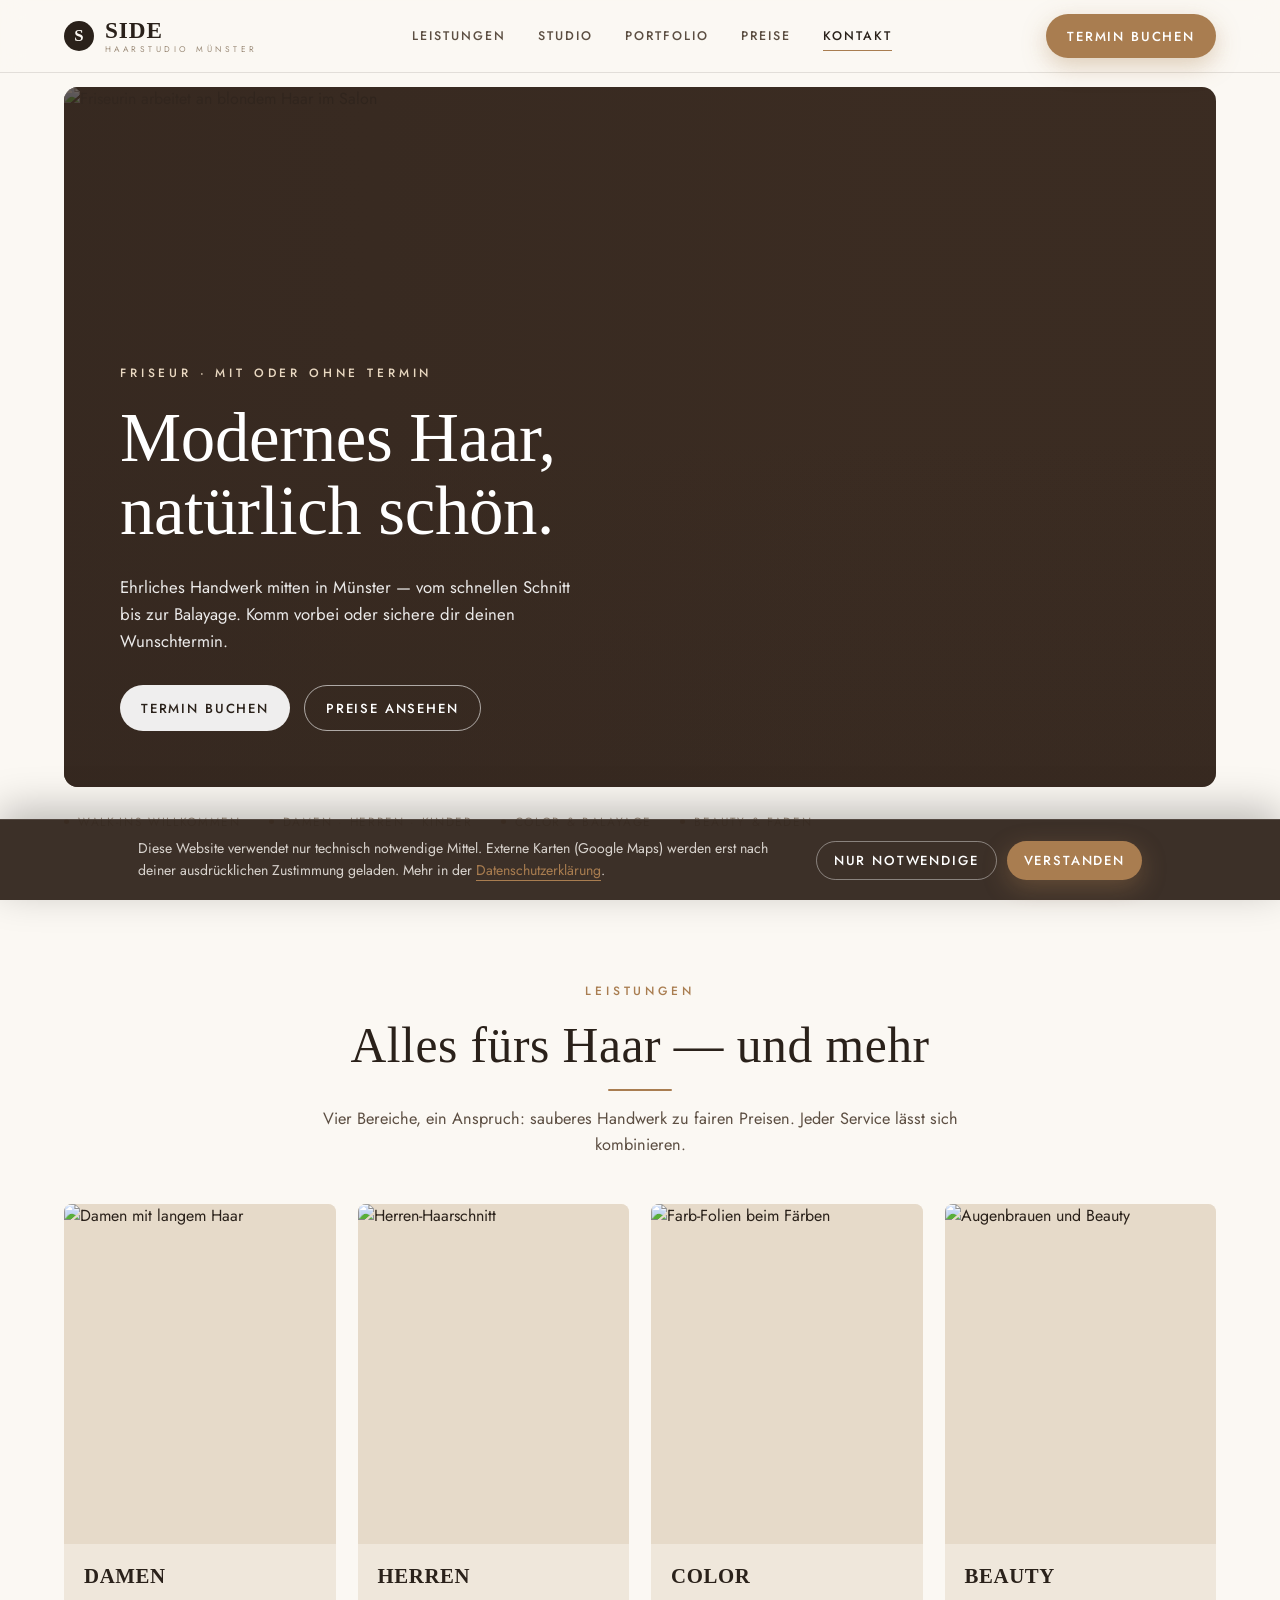
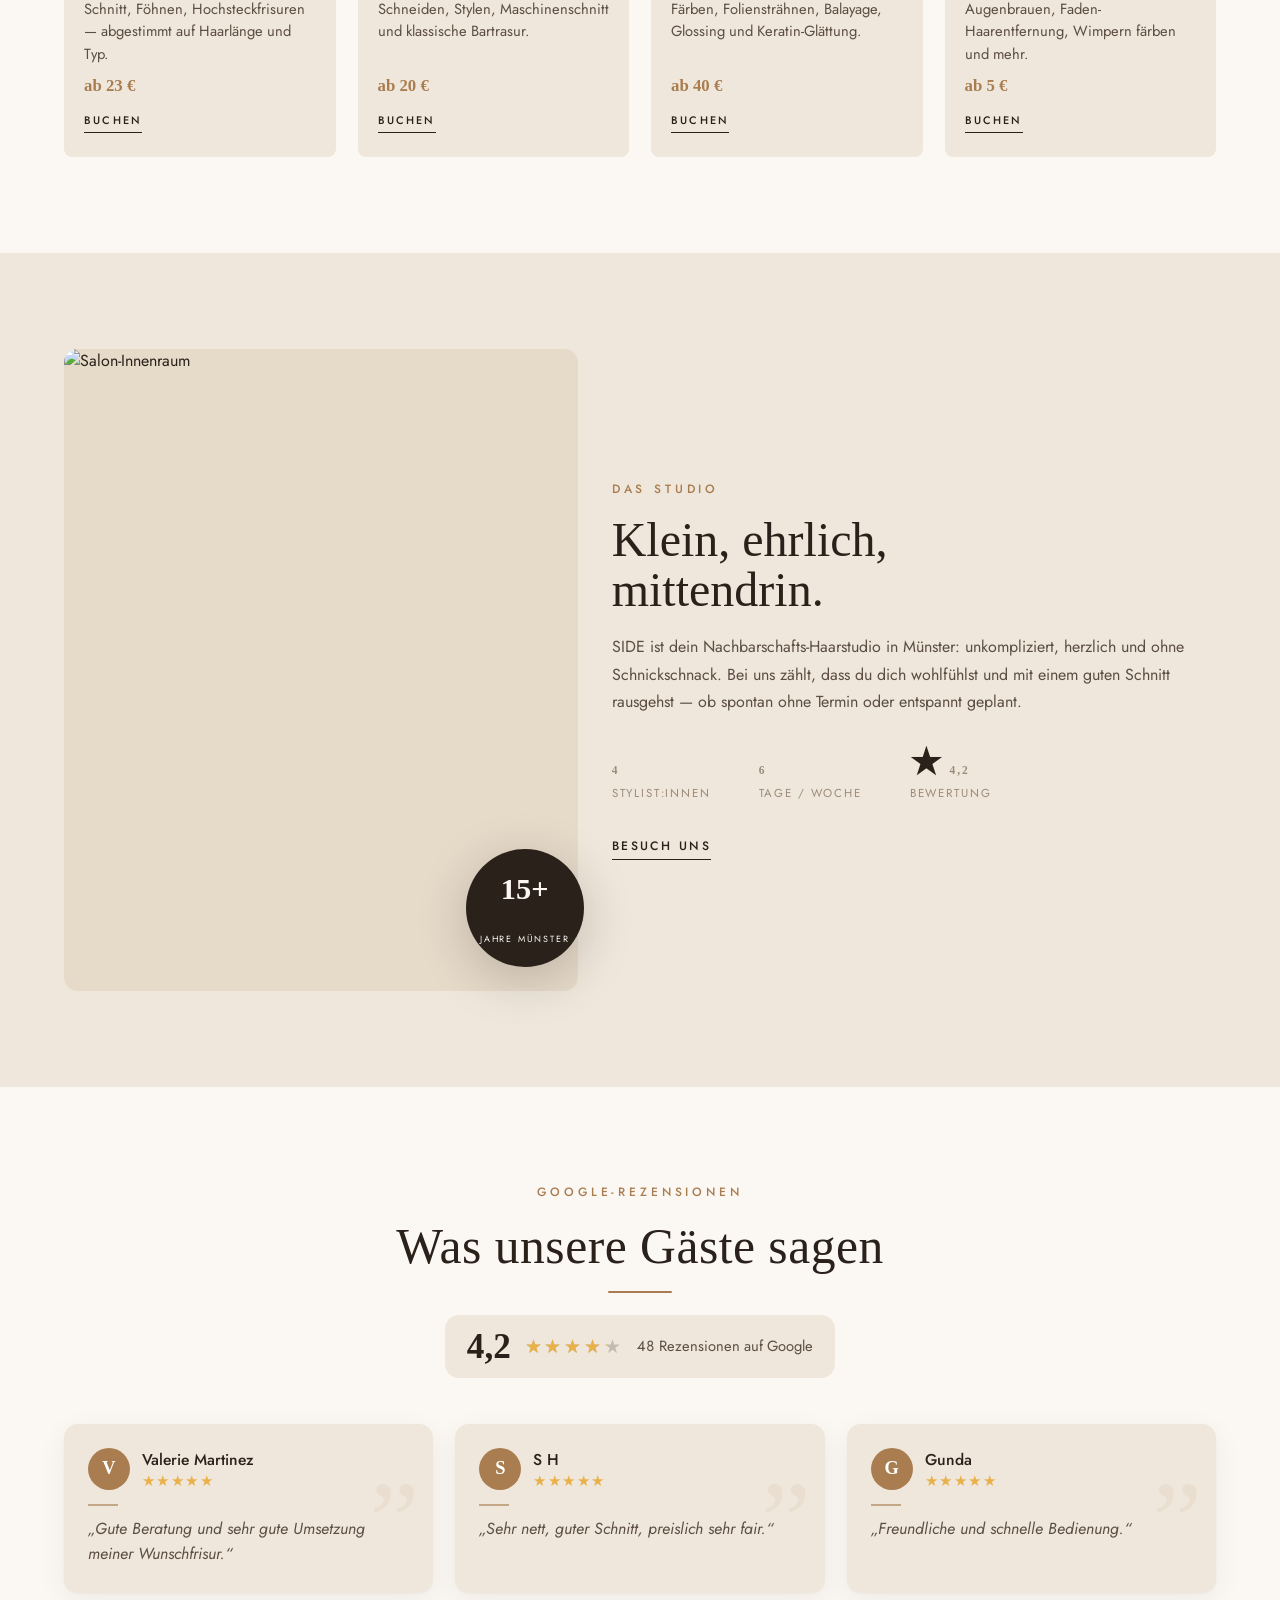
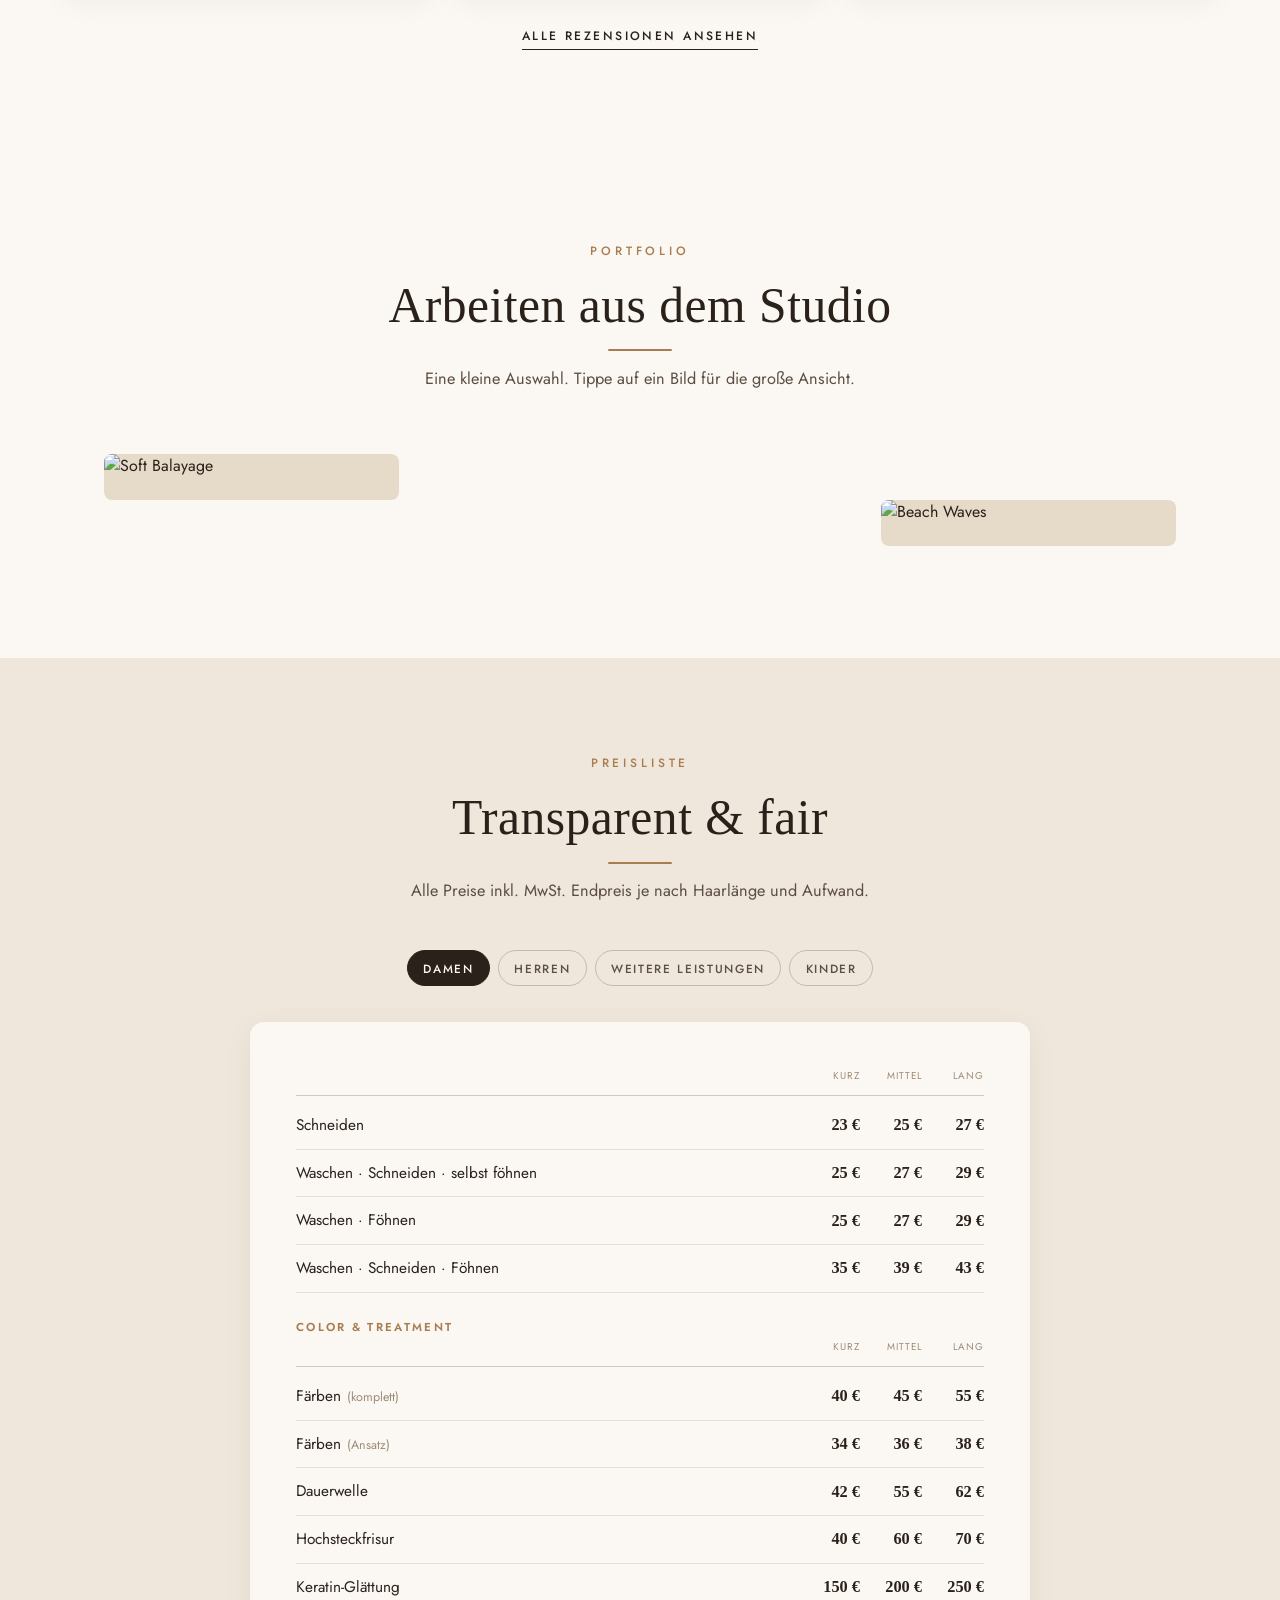
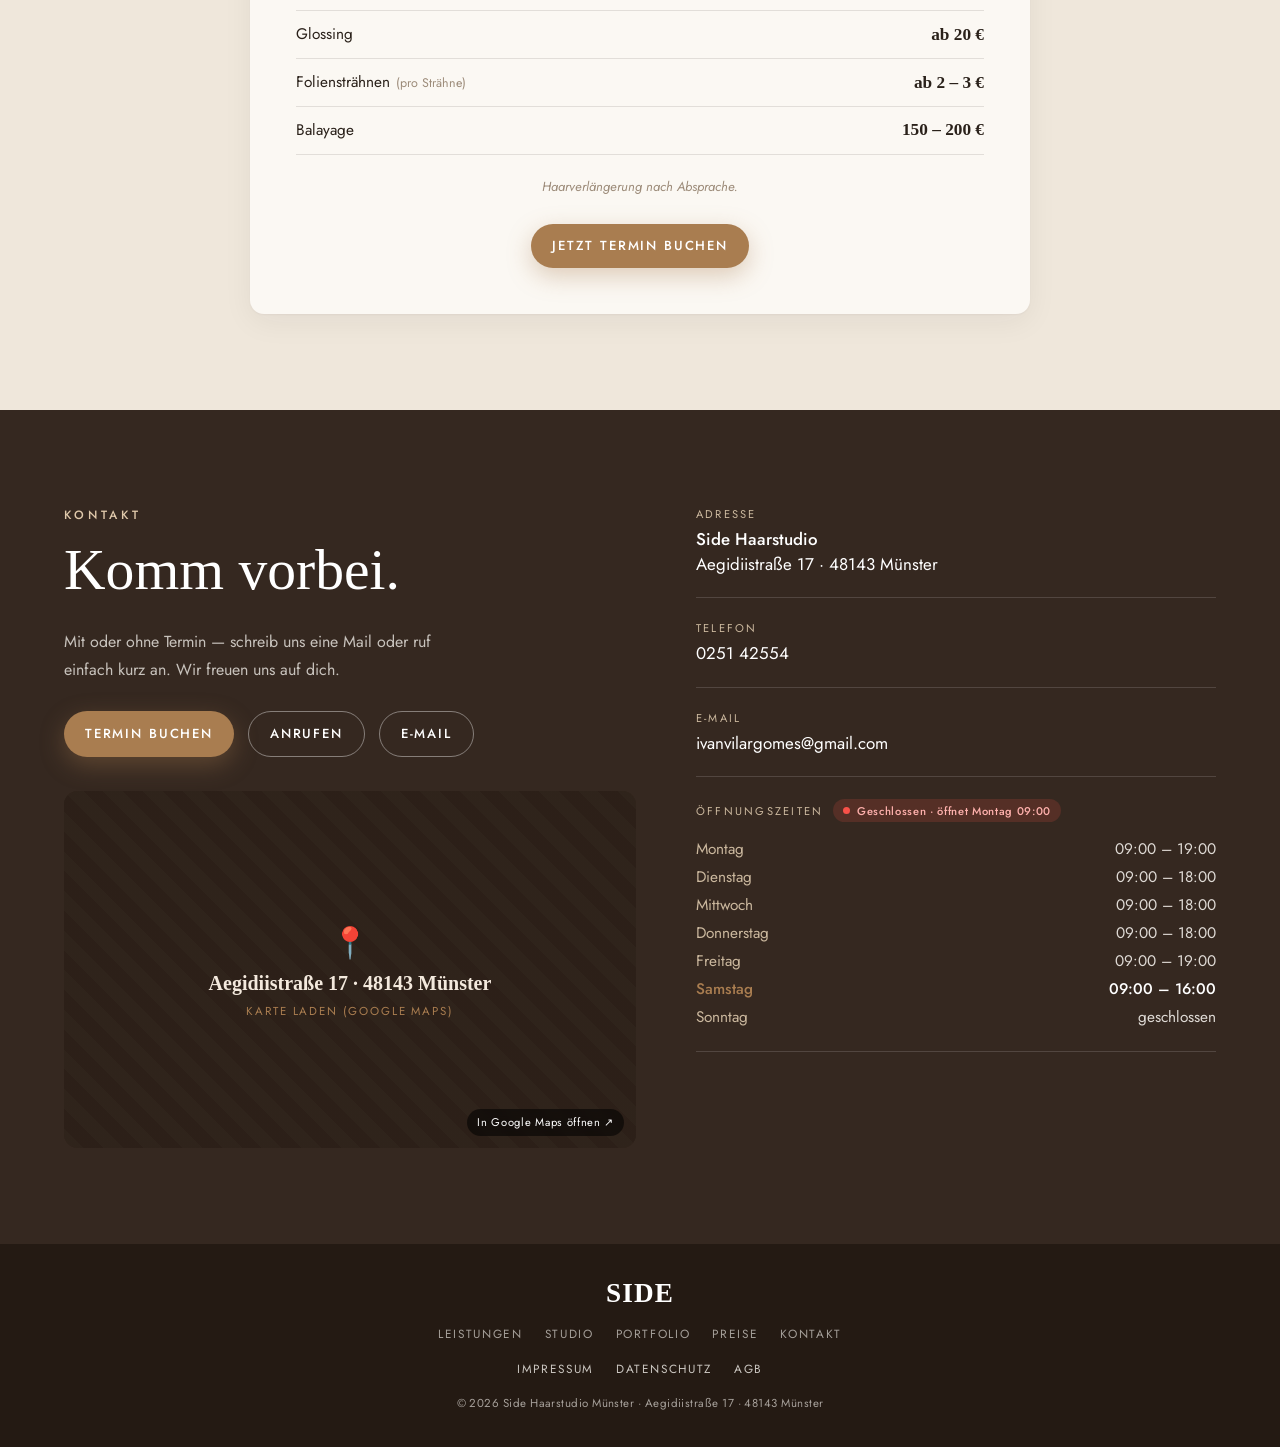
==== index.html @ 624b102f "Add AGB page, link it in footer, sharpen AVV note in privacy policy - New agb.html (Allgemeine Gesch" ====
<!DOCTYPE html>
<html lang="de">
<head>
<meta charset="UTF-8">
<meta name="viewport" content="width=device-width, initial-scale=1.0">
<title>SIDE Haarstudio Münster — Friseur mit oder ohne Termin</title>
<meta name="description" content="SIDE Haarstudio Münster — ehrliches Friseurhandwerk mitten in Münster. Damen, Herren, Kinder, Color & Balayage, Beauty & Faden. Mit oder ohne Termin.">
<link rel="icon" href="favicon.svg" type="image/svg+xml">
<link rel="apple-touch-icon" href="favicon.svg">
<!-- Schriften via Bunny Fonts (DSGVO-konform, EU, kein Tracking / keine IP-Protokollierung – Google-Fonts-Ersatz) -->
<link rel="preconnect" href="https://fonts.bunny.net" crossorigin>
<link rel="stylesheet" href="https://fonts.bunny.net/css?family=cormorant-garamond:400,500,600,700|jost:300,400,500,600">
<link rel="stylesheet" href="styles.css">
<link rel="stylesheet" href="booking.css">
</head>
<body>
<div class="scroller" id="scroller">

  <!-- ============================ HEADER ============================ -->
  <header class="site-header">
    <div class="wrap header-inner">
      <a class="brand" href="#top">
        <span class="brand-mark">S</span>
        <span class="brand-name">SIDE<small>Haarstudio Münster</small></span>
      </a>
      <nav class="nav" id="nav">
        <a href="#leistungen" data-nav="leistungen">Leistungen</a>
        <a href="#studio" data-nav="studio">Studio</a>
        <a href="#portfolio" data-nav="portfolio">Portfolio</a>
        <a href="#preise" data-nav="preise">Preise</a>
        <a href="#kontakt" data-nav="kontakt">Kontakt</a>
      </nav>
      <button class="btn btn-solid header-cta" data-book>Termin buchen</button>
      <button class="burger" id="burger" aria-label="Menü" aria-expanded="false">
        <span></span><span></span><span></span>
      </button>
    </div>
    <div class="mobile-menu" id="mobileMenu" hidden>
      <a href="#leistungen">Leistungen</a>
      <a href="#studio">Studio</a>
      <a href="#portfolio">Portfolio</a>
      <a href="#preise">Preise</a>
      <a href="#kontakt">Kontakt</a>
      <button class="btn btn-solid" data-book>Termin buchen</button>
    </div>
  </header>

  <main>

    <!-- ============================ HERO ============================ -->
    <section class="hero" data-layout="image" id="top">
      <div class="wrap">
        <div class="hero-stage">
          <div class="hero-media">
            <img src="https://images.unsplash.com/photo-1560869713-7d0a29430803?auto=format&fit=crop&w=1600&h=1300&q=80" alt="Friseurin arbeitet an blondem Haar im Salon">
            <div class="hero-copy">
              <div class="eyebrow">Friseur · mit oder ohne Termin</div>
              <h1>Modernes Haar,<br>natürlich&nbsp;schön.</h1>
              <p class="hero-sub">
                Ehrliches Handwerk mitten in Münster — vom schnellen Schnitt bis zur
                Balayage. Komm vorbei oder sichere dir deinen Wunschtermin.
              </p>
              <div class="hero-actions">
                <button class="btn btn-light" data-book>Termin buchen</button>
                <a class="btn btn-ghost" href="#preise">Preise ansehen</a>
              </div>
            </div>
          </div>
        </div>
        <div class="hero-strip">
          <span>Walk-ins willkommen</span>
          <span>Damen · Herren · Kinder</span>
          <span>Color &amp; Balayage</span>
          <span>Beauty &amp; Faden</span>
        </div>
      </div>
    </section>

    <!-- ============================ SERVICES ============================ -->
    <section class="section services" id="leistungen">
      <div class="wrap">
        <div class="section-head reveal">
          <div class="eyebrow">Leistungen</div>
          <h2 class="section-title">Alles fürs Haar — und mehr</h2>
          <p>Vier Bereiche, ein Anspruch: sauberes Handwerk zu fairen Preisen.
             Jeder Service lässt sich kombinieren.</p>
        </div>
        <div class="svc-grid">

          <article class="svc-card reveal" data-book>
            <div class="media"><img src="https://images.unsplash.com/photo-1522337360788-8b13dee7a37e?auto=format&fit=crop&w=700&h=900&q=80" alt="Damen mit langem Haar"></div>
            <div class="svc-body">
              <h3>Damen</h3>
              <p>Schnitt, Föhnen, Hochsteckfrisuren — abgestimmt auf Haarlänge und Typ.</p>
              <span class="svc-price">ab 23 €</span>
              <span class="link-underline">Buchen</span>
            </div>
          </article>

          <article class="svc-card reveal" data-book>
            <div class="media"><img src="https://images.unsplash.com/photo-1599351431202-1e0f0137899a?auto=format&fit=crop&w=700&h=900&q=80" alt="Herren-Haarschnitt"></div>
            <div class="svc-body">
              <h3>Herren</h3>
              <p>Schneiden, Stylen, Maschinenschnitt und klassische Bartrasur.</p>
              <span class="svc-price">ab 20 €</span>
              <span class="link-underline">Buchen</span>
            </div>
          </article>

          <article class="svc-card reveal" data-book>
            <div class="media"><img src="https://images.unsplash.com/photo-1605497788044-5a32c7078486?auto=format&fit=crop&w=700&h=900&q=80" alt="Farb-Folien beim Färben"></div>
            <div class="svc-body">
              <h3>Color</h3>
              <p>Färben, Foliensträhnen, Balayage, Glossing und Keratin-Glättung.</p>
              <span class="svc-price">ab 40 €</span>
              <span class="link-underline">Buchen</span>
            </div>
          </article>

          <article class="svc-card reveal" data-book>
            <div class="media"><img src="https://images.unsplash.com/photo-1571646034647-52e6ea84b28c?auto=format&fit=crop&w=700&h=900&q=80" alt="Augenbrauen und Beauty"></div>
            <div class="svc-body">
              <h3>Beauty</h3>
              <p>Augenbrauen, Faden-Haarentfernung, Wimpern färben und mehr.</p>
              <span class="svc-price">ab 5 €</span>
              <span class="link-underline">Buchen</span>
            </div>
          </article>

        </div>
      </div>
    </section>

    <!-- ============================ STUDIO ============================ -->
    <section class="section studio" id="studio">
      <div class="wrap">
        <div class="studio-grid">
          <div class="studio-media reveal">
            <div class="media"><img src="https://images.unsplash.com/photo-1521590832167-7bcbfaa6381f?auto=format&fit=crop&w=900&h=1100&q=80" alt="Salon-Innenraum"></div>
            <div class="badge"><b><span data-counter="15" data-counter-suffix="+">15+</span></b><small>Jahre Münster</small></div>
          </div>
          <div class="studio-copy reveal">
            <div class="eyebrow">Das Studio</div>
            <h2>Klein, ehrlich,<br>mittendrin.</h2>
            <p>
              SIDE ist dein Nachbarschafts-Haarstudio in Münster: unkompliziert,
              herzlich und ohne Schnickschnack. Bei uns zählt, dass du dich wohlfühlst
              und mit einem guten Schnitt rausgehst — ob spontan ohne Termin oder
              entspannt geplant.
            </p>
            <div class="studio-stats">
              <div><b><span data-counter="4">4</span></b><span>Stylist:innen</span></div>
              <div><b><span data-counter="6">6</span></b><span>Tage / Woche</span></div>
              <div><b>★ <span data-counter="4.2">4,2</span></b><span>Bewertung</span></div>
            </div>
            <a class="link-underline" href="#kontakt">Besuch uns</a>
          </div>
        </div>
      </div>
    </section>

    <!-- ============================ REVIEWS ============================ -->
    <section class="section reviews" id="rezensionen">
      <div class="wrap">
        <div class="section-head reveal">
          <div class="eyebrow">Google-Rezensionen</div>
          <h2 class="section-title">Was unsere Gäste sagen</h2>
          <div class="rv-summary">
            <span class="rv-score"><span data-counter="4.2">4,2</span></span>
            <span class="rv-stars" aria-label="4,2 von 5 Sternen">
              <span class="rv-stars-bg">★★★★★</span>
              <span class="rv-stars-fg" style="--fill:84%">★★★★★</span>
            </span>
            <span class="rv-count"><span data-counter="48">48</span> Rezensionen auf Google</span>
          </div>
        </div>
        <div class="rv-grid" id="rvGrid"><!-- populated by app.js --></div>
        <div class="rv-cta reveal">
          <a class="link-underline" href="https://www.google.com/search?q=Side+Haarstudio+M%C3%BCnster+Bewertungen" target="_blank" rel="noopener">Alle Rezensionen ansehen</a>
        </div>
      </div>
    </section>

    <!-- ============================ PORTFOLIO ============================ -->
    <section class="section portfolio" id="portfolio">
      <div class="wrap">
        <div class="section-head reveal">
          <div class="eyebrow">Portfolio</div>
          <h2 class="section-title">Arbeiten aus dem Studio</h2>
          <p>Eine kleine Auswahl. Tippe auf ein Bild für die große Ansicht.</p>
        </div>
        <div class="pf-grid" id="pfGrid"><!-- populated by app.js --></div>
      </div>
    </section>

    <!-- ============================ PRICES ============================ -->
    <section class="section prices" id="preise">
      <div class="wrap">
        <div class="section-head reveal">
          <div class="eyebrow">Preisliste</div>
          <h2 class="section-title">Transparent &amp; fair</h2>
          <p>Alle Preise inkl. MwSt. Endpreis je nach Haarlänge und Aufwand.</p>
        </div>
        <div class="price-tabs reveal" id="priceTabs"><!-- populated by app.js --></div>
        <div class="price-panel" id="pricePanel"><!-- populated by app.js --></div>
      </div>
    </section>

    <!-- ============================ CONTACT ============================ -->
    <section class="section contact" id="kontakt">
      <div class="wrap">
        <div class="contact-grid">
          <div class="reveal">
            <div class="eyebrow">Kontakt</div>
            <h2>Komm vorbei.</h2>
            <p class="contact-lede">
              Mit oder ohne Termin — schreib uns eine Mail oder ruf einfach kurz an.
              Wir freuen uns auf dich.
            </p>
            <div class="contact-actions">
              <button class="btn btn-solid" data-book>Termin buchen</button>
              <a class="btn btn-line" href="tel:+4925142554">Anrufen</a>
              <a class="btn btn-line" href="mailto:ivanvilargomes@gmail.com">E-Mail</a>
            </div>
            <div class="contact-map" id="mapBox" style="margin-top:34px">
              <button type="button" class="map-load" id="mapLoad" aria-label="Google Maps laden">
                <span class="map-pin" aria-hidden="true">📍</span>
                <span class="map-load-title">Aegidiistraße 17 · 48143 Münster</span>
                <span class="map-load-hint">Karte laden (Google&nbsp;Maps)</span>
              </button>
              <a class="map-open" href="https://www.google.com/maps/search/?api=1&query=Side+Haarstudio+Aegidiistra%C3%9Fe+17+48143+M%C3%BCnster" target="_blank" rel="noopener">In Google Maps öffnen ↗</a>
            </div>
          </div>
          <div class="info-list reveal">
            <div class="info-item">
              <span class="k">Adresse</span>
              <span class="v"><b>Side Haarstudio</b><br>Aegidiistraße 17 · 48143 Münster</span>
            </div>
            <div class="info-item">
              <span class="k">Telefon</span>
              <span class="v"><a href="tel:+4925142554">0251 42554</a></span>
            </div>
            <div class="info-item">
              <span class="k">E-Mail</span>
              <span class="v"><a href="mailto:ivanvilargomes@gmail.com">ivanvilargomes@gmail.com</a></span>
            </div>
            <div class="info-item">
              <div class="hours-head">
                <span class="k">Öffnungszeiten</span>
                <span class="status-pill" id="statusPill" aria-live="polite">…</span>
              </div>
              <div class="hours-list" id="hoursList"><!-- populated by app.js --></div>
            </div>
          </div>
        </div>
      </div>
    </section>

  </main>

  <!-- ============================ FOOTER ============================ -->
  <footer class="site-footer">
    <div class="wrap footer-inner">
      <span class="brand-name" style="font-size:1.7rem">SIDE</span>
      <div class="footer-links">
        <a href="#leistungen">Leistungen</a>
        <a href="#studio">Studio</a>
        <a href="#portfolio">Portfolio</a>
        <a href="#preise">Preise</a>
        <a href="#kontakt">Kontakt</a>
      </div>
      <div class="footer-legal">
        <a href="impressum.html">Impressum</a>
        <a href="datenschutz.html">Datenschutz</a>
        <a href="agb.html">AGB</a>
      </div>
      <div class="footer-fine">© <span id="year"></span> Side Haarstudio Münster · Aegidiistraße 17 · 48143 Münster</div>
    </div>
  </footer>

</div>

<!-- booking modal + lightbox get mounted here by app.js -->
<div id="booking-root"></div>
<div id="lightbox-root"></div>

<!-- Cookie / Consent banner -->
<div class="cookie-banner" id="cookieBanner" hidden>
  <div class="cookie-inner">
    <p>Diese Website verwendet nur technisch notwendige Mittel. Externe Karten (Google&nbsp;Maps) werden
       erst nach deiner ausdrücklichen Zustimmung geladen. Mehr in der
       <a href="datenschutz.html">Datenschutzerklärung</a>.</p>
    <div class="cookie-actions">
      <button class="btn btn-ghost" id="cookieDecline">Nur notwendige</button>
      <button class="btn btn-solid" id="cookieAccept">Verstanden</button>
    </div>
  </div>
</div>

<script src="data.js"></script>
<script src="app.js"></script>
</body>
</html>
---- styles.css ----
/* ============================================================
   SIDE Haarstudio Münster — Design System
   Warm brown / cream luxury salon. Serif display + geometric sans.
   Layout is container-query driven so the same markup reflows for
   wide desktop and narrow phone widths.
   ============================================================ */

:root{
  /* warm neutral palette */
  --cream:    #EFE7DB;
  --paper:    #FBF8F3;
  --sand:     #E6DAC9;
  --ink:      #2A211A;
  --ink-soft: #5C4E42;
  --muted:    #9C8B79;
  --brown:    #6E5848;
  --espresso: #352820;
  --line:     rgba(42,33,26,.12);
  --line-strong: rgba(42,33,26,.22);

  --accent:   #A97D50;
  --space:    1;          /* density multiplier */

  --r-sm: 4px;
  --r-md: 8px;
  --r-lg: 14px;

  --shadow-card: 0 1px 2px rgba(42,33,26,.04), 0 8px 30px rgba(42,33,26,.06);
  --shadow-pop:  0 12px 50px rgba(42,33,26,.22);

  --serif: "Cormorant Garamond", Georgia, "Times New Roman", serif;
  --sans:  "Jost", "Helvetica Neue", Helvetica, Arial, sans-serif;

  --ease: cubic-bezier(.22,.61,.36,1);
}

*{ box-sizing:border-box; }
html{ scroll-behavior:smooth; scroll-padding-top:84px; }
html,body{ margin:0; }
/* Scrollbar ausblenden (Funktion bleibt erhalten) */
html{ scrollbar-width:none; -ms-overflow-style:none; }
html::-webkit-scrollbar, body::-webkit-scrollbar{ width:0; height:0; display:none; }
body{
  font-family:var(--sans);
  color:var(--ink);
  background:var(--paper);
  -webkit-font-smoothing:antialiased;
  text-rendering:optimizeLegibility;
}
button{ font-family:inherit; cursor:pointer; }
a{ color:inherit; text-decoration:none; }
img{ display:block; max-width:100%; }

/* ---------- page container (drives container queries) ---------- */
.scroller{
  position:relative;
  width:100%;
  background:var(--paper);
  container-type:inline-size;
  container-name:site;
}

/* ---------- shared type / layout ---------- */
.wrap{ width:100%; max-width:1520px; margin-inline:auto; padding-inline:clamp(20px, 5vw, 96px); }
/* Long-form text stays readable even on a very wide layout */
.section-head, .contact-lede, .hero-sub{ }
.section{ padding-block:calc(64px * var(--space)); }
.eyebrow{
  font-family:var(--sans); font-weight:500;
  font-size:12px; letter-spacing:.32em; text-transform:uppercase;
  color:var(--accent);
}
.section-title{
  font-family:var(--serif); font-weight:500;
  font-size:clamp(2rem, 7cqi, 3.1rem); line-height:1.04; letter-spacing:.01em;
  margin:.4em 0 0; color:var(--ink);
}
.section-head{ text-align:center; max-width:640px; margin-inline:auto; margin-bottom:calc(46px*var(--space)); }
.section-head p{ color:var(--ink-soft); font-size:1.02rem; line-height:1.6; margin:.9em 0 0; }
.lede{ color:var(--ink-soft); font-size:1.04rem; line-height:1.65; }

.btn{
  display:inline-flex; align-items:center; gap:.6em;
  padding:.95em 1.6em; border:none; border-radius:999px;
  font-family:var(--sans); font-weight:500; font-size:.82rem;
  letter-spacing:.14em; text-transform:uppercase;
  transition:transform .35s var(--ease), background .3s, color .3s, box-shadow .3s;
}
.btn-solid{ background:var(--accent); color:#fff; box-shadow:0 8px 24px color-mix(in srgb, var(--accent) 36%, transparent); }
.btn-solid:hover{ transform:translateY(-2px); box-shadow:0 12px 30px color-mix(in srgb, var(--accent) 46%, transparent); }
.btn-ghost{ background:transparent; color:var(--ink); border:1px solid var(--line-strong); }
.btn-ghost:hover{ border-color:var(--ink); transform:translateY(-2px); }
.btn-light{ background:rgba(255,255,255,.92); color:var(--ink); }
.btn-light:hover{ background:#fff; transform:translateY(-2px); }

.link-underline{
  display:inline-flex; align-items:center; gap:.5em;
  font-size:.76rem; letter-spacing:.2em; text-transform:uppercase; font-weight:500;
  color:var(--ink); padding-bottom:4px; border-bottom:1px solid var(--ink);
  transition:gap .3s var(--ease), color .3s, border-color .3s; cursor:pointer;
}
.link-underline:hover{ gap:.9em; color:var(--accent); border-color:var(--accent); }

/* media frames (plain imgs that fill their box) */
.media{ position:relative; overflow:hidden; background:var(--sand); }
.media img{ position:absolute; inset:0; width:100%; height:100%; object-fit:cover; }
.hero-media img, .contact-map img{ position:absolute; inset:0; width:100%; height:100%; object-fit:cover; }

/* ============================================================
   HEADER
   ============================================================ */
.site-header{
  position:sticky; top:0; z-index:40;
  background:color-mix(in srgb, var(--paper) 86%, transparent);
  backdrop-filter:blur(12px); -webkit-backdrop-filter:blur(12px);
  border-bottom:1px solid var(--line);
}
.header-inner{ display:flex; align-items:center; justify-content:space-between; gap:24px; height:72px; }
.brand{ display:flex; align-items:center; gap:11px; }
.brand-mark{
  width:30px; height:30px; flex:none; border-radius:50%;
  background:var(--ink); color:var(--paper);
  display:grid; place-items:center; font-family:var(--serif); font-weight:600; font-size:1.05rem;
}
.brand-name{ font-family:var(--serif); font-weight:600; font-size:1.45rem; letter-spacing:.04em; line-height:1; }
.brand-name small{ display:block; font-family:var(--sans); font-weight:400; font-size:.52rem; letter-spacing:.42em; text-transform:uppercase; color:var(--muted); margin-top:3px; }
.nav{ display:none; align-items:center; gap:32px; }
.nav a{ font-size:.78rem; letter-spacing:.16em; text-transform:uppercase; font-weight:500; color:var(--ink-soft); position:relative; padding:6px 0; transition:color .25s; }
.nav a::after{ content:""; position:absolute; left:0; bottom:0; height:1px; width:0; background:var(--accent); transition:width .3s var(--ease); }
.nav a:hover{ color:var(--ink); }
.nav a:hover::after, .nav a.active::after{ width:100%; }
.nav a.active{ color:var(--ink); }
.header-cta{ display:none; }
.burger{
  display:inline-flex; flex-direction:column; gap:5px; justify-content:center;
  width:42px; height:42px; border:1px solid var(--line-strong); border-radius:50%;
  background:transparent; align-items:center;
}
.burger span{ width:16px; height:1.5px; background:var(--ink); transition:.3s var(--ease); }
.burger.open span:nth-child(1){ transform:translateY(6.5px) rotate(45deg); }
.burger.open span:nth-child(2){ opacity:0; }
.burger.open span:nth-child(3){ transform:translateY(-6.5px) rotate(-45deg); }

/* mobile slide-down menu — only shown when the burger toggles `hidden=false`.
   The [hidden] attribute selector beats the base rule, so the menu stays
   collapsed by default; container-query also forces it off on desktop. */
.mobile-menu{
  position:absolute; top:72px; left:0; right:0; z-index:39;
  background:var(--paper); border-bottom:1px solid var(--line);
  padding:8px 0 18px;
  transform-origin:top;
  display:flex; flex-direction:column;
  animation:menuDrop .28s var(--ease);
}
.mobile-menu[hidden]{ display:none; }
/* Never show the slide-down menu on desktop — container query for the
   viewport-width container, plus a viewport media query as a safety net. */
@container site (min-width:1024px){ .mobile-menu, .burger{ display:none !important; } }
@media (min-width:1024px){ .mobile-menu, .burger{ display:none !important; } }
@keyframes menuDrop{ from{ opacity:0; transform:translateY(-8px); } to{ opacity:1; transform:none; } }
.mobile-menu a{ padding:14px clamp(20px,6cqi,64px); font-family:var(--serif); font-size:1.5rem; color:var(--ink); border-bottom:1px solid var(--line); }
.mobile-menu .btn{ margin:18px clamp(20px,6cqi,64px) 0; justify-content:center; }

/* ============================================================
   HERO
   ============================================================ */
.hero{ padding:calc(14px*var(--space)) 0 calc(56px*var(--space)); }
.hero-stage{ position:relative; }

/* Variant: image (full-bleed image w/ overlay text) — DEFAULT.
   max-height caps the hero so the whole section (header + image + strip)
   fits the first viewport — no scrolling needed to see the CTA.
   200px buffer covers the sticky header (~72px), the trust strip and
   the section padding. min-height keeps it usable on very short windows. */
.hero[data-layout="image"] .hero-media{
  position:relative; width:100%; aspect-ratio:16/13; border-radius:var(--r-lg); overflow:hidden;
  background:#3b2c22;
  max-height:calc(100svh - 200px);
  min-height:360px;
}
.hero[data-layout="image"] .hero-media::after{
  content:""; position:absolute; inset:0; z-index:1;
  background:linear-gradient(90deg, rgba(53,40,32,.74) 0%, rgba(53,40,32,.36) 42%, rgba(53,40,32,.05) 70%),
             linear-gradient(0deg, rgba(53,40,32,.5), rgba(53,40,32,0) 50%);
}
.hero[data-layout="image"] .hero-copy{
  position:absolute; left:0; bottom:0; z-index:2;
  padding:clamp(24px,5cqi,56px); max-width:900px; color:#fff;
}
.hero[data-layout="image"] .hero-copy .eyebrow{ color:#e9d8c1; }
.hero[data-layout="image"] .hero-copy h1{ color:#fff; }
.hero[data-layout="image"] .hero-actions .btn-ghost{ color:#fff; border-color:rgba(255,255,255,.6); }
.hero[data-layout="image"] .hero-actions .btn-ghost:hover{ border-color:#fff; background:rgba(255,255,255,.1); }

.hero h1{
  font-family:var(--serif); font-weight:500;
  font-size:clamp(2.3rem, 8.2cqi, 4.3rem); line-height:1.07; letter-spacing:-.005em;
  margin:.28em 0 0;
}
.hero .hero-sub{ font-size:1.05rem; line-height:1.6; margin:1.5em 0 0; max-width:46ch; color:rgba(255,255,255,.9); }
.hero-actions{ display:flex; flex-wrap:wrap; gap:14px; margin-top:1.9em; }

/* trust strip under hero */
.hero-strip{ display:flex; flex-wrap:wrap; gap:10px 28px; margin-top:26px; align-items:center; justify-content:flex-start; }
.hero-strip span{ font-size:.74rem; letter-spacing:.14em; text-transform:uppercase; color:var(--muted); display:inline-flex; align-items:center; gap:9px; }
.hero-strip span::before{ content:""; width:5px; height:5px; border-radius:50%; background:var(--accent); }

/* On short viewports the hero image is cropped via max-height, which would
   clip the overlay copy (overflow:hidden). Scale the copy down step by step
   so the eyebrow, headline and CTAs always stay visible. */
@media (max-height: 720px){
  .hero[data-layout="image"] .hero-copy{ padding:clamp(18px, 3.5cqi, 36px); }
  .hero[data-layout="image"] .hero h1{ font-size:clamp(1.7rem, 5.5cqi, 2.7rem); line-height:1.05; }
  .hero[data-layout="image"] .hero .hero-sub{ font-size:.94rem; line-height:1.5; margin-top:.9em; max-width:42ch; }
  .hero[data-layout="image"] .hero-actions{ margin-top:1.1em; gap:10px; }
}
@media (max-height: 560px){
  .hero[data-layout="image"] .hero-copy{ padding:14px 20px; }
  .hero[data-layout="image"] .hero .eyebrow{ font-size:10px; letter-spacing:.28em; }
  .hero[data-layout="image"] .hero h1{ font-size:clamp(1.4rem, 5cqi, 1.9rem); margin:.2em 0 0; }
  .hero[data-layout="image"] .hero .hero-sub{ display:none; }
  .hero[data-layout="image"] .hero-actions{ margin-top:.8em; }
  .hero[data-layout="image"] .hero-actions .btn{ padding:.7em 1.2em; font-size:.74rem; }
}

/* Mobile (portrait phones): on narrow screens the overlay copy doesn't fit
   inside the image and gets clipped. Stop overlaying — put the image on top
   and the full copy in a dark panel right below it, so the eyebrow, headline,
   subtext AND both CTAs are always completely visible (no cropping). */
@media (max-width: 600px){
  .hero[data-layout="image"] .hero-media{
    display:block; aspect-ratio:auto; max-height:none; min-height:0;
    overflow:visible; background:transparent;
  }
  .hero[data-layout="image"] .hero-media img{
    position:static; inset:auto; width:100%; height:auto;
    aspect-ratio:4/3; object-fit:cover;
    border-radius:var(--r-lg) var(--r-lg) 0 0;
  }
  .hero[data-layout="image"] .hero-media::after{ display:none; }
  .hero[data-layout="image"] .hero-copy{
    position:static; max-width:none; padding:22px 20px 26px;
    background:#352820; border-radius:0 0 var(--r-lg) var(--r-lg);
  }
  .hero[data-layout="image"] .hero .eyebrow{ font-size:11px; letter-spacing:.24em; }
  .hero[data-layout="image"] .hero h1{ font-size:clamp(1.9rem, 9cqi, 2.6rem); margin:.25em 0 0; }
  .hero[data-layout="image"] .hero .hero-sub{
    display:block; font-size:.95rem; line-height:1.55; margin-top:.9em; max-width:none;
  }
  .hero[data-layout="image"] .hero-actions{ margin-top:1.3em; gap:12px; }
  .hero[data-layout="image"] .hero-actions .btn{ flex:1 1 auto; justify-content:center; }
}

/* ============================================================
   SERVICES
   ============================================================ */
.services{ background:var(--paper); }
.svc-grid{ display:grid; grid-template-columns:1fr; gap:calc(22px*var(--space)); }
.svc-card{
  background:var(--cream); border-radius:var(--r-md); overflow:hidden;
  display:flex; flex-direction:column; cursor:pointer;
  transition:transform .4s var(--ease), box-shadow .4s var(--ease);
}
.svc-card:hover{ transform:translateY(-6px); box-shadow:var(--shadow-card); }
.svc-card .media{ aspect-ratio:4/5; }
.svc-card .svc-body{ padding:20px 20px 24px; display:flex; flex-direction:column; gap:10px; flex:1; }
.svc-card h3{ font-family:var(--serif); font-weight:600; font-size:1.3rem; letter-spacing:.03em; text-transform:uppercase; margin:0; }
.svc-card p{ color:var(--ink-soft); font-size:.92rem; line-height:1.55; margin:0; flex:1; }
.svc-price{ font-family:var(--serif); font-size:1.05rem; color:var(--accent); font-weight:600; }
.svc-card .link-underline{ margin-top:6px; align-self:flex-start; font-size:.68rem; }

/* ============================================================
   STUDIO
   ============================================================ */
.studio{ background:var(--cream); }
.studio-grid{ display:grid; grid-template-columns:1fr; gap:calc(34px*var(--space)); align-items:center; }
.studio-media{ position:relative; }
.studio-media .media{ aspect-ratio:4/5; border-radius:var(--r-lg); }
.studio-media .badge{
  position:absolute; right:-6px; bottom:24px; background:var(--ink); color:var(--paper);
  border-radius:50%; width:118px; height:118px; display:grid; place-items:center; text-align:center;
  font-family:var(--serif); padding:10px; line-height:1.1; box-shadow:var(--shadow-pop);
}
.studio-media .badge b{ display:block; font-size:1.9rem; font-weight:600; }
.studio-media .badge small{ font-family:var(--sans); font-size:.56rem; letter-spacing:.2em; text-transform:uppercase; }
.studio-copy h2{ font-family:var(--serif); font-weight:500; font-size:clamp(2rem,7cqi,3rem); line-height:1.05; margin:.35em 0 0; }
.studio-copy p{ color:var(--ink-soft); line-height:1.7; margin:1.1em 0 0; }
.studio-stats{ display:flex; gap:36px; margin:30px 0; flex-wrap:wrap; }
.studio-stats div b{ font-family:var(--serif); font-size:2.2rem; font-weight:600; color:var(--ink); display:block; line-height:1; }
.studio-stats div span{ font-size:.72rem; letter-spacing:.16em; text-transform:uppercase; color:var(--muted); }

/* ============================================================
   PORTFOLIO
   ============================================================ */
.portfolio{ background:var(--paper); }
.pf-grid{ display:grid; grid-template-columns:repeat(2,1fr); gap:calc(14px*var(--space)); }
.pf-item{ position:relative; overflow:hidden; border-radius:var(--r-md); cursor:pointer; }
.pf-item .media{ width:100%; height:100%; transition:transform .6s var(--ease); }
.pf-item:hover .media{ transform:scale(1.05); }
.pf-item::after{
  content:"⤢"; position:absolute; inset:0; display:flex; align-items:flex-end; padding:14px;
  color:#fff; font-size:1.1rem; background:linear-gradient(0deg, rgba(53,40,32,.45), transparent 55%);
  opacity:0; transition:opacity .35s; pointer-events:none;
}
.pf-item:hover::after{ opacity:1; }
.pf-item.tall{ grid-row:span 2; }

/* lightbox */
.lightbox{ position:fixed; inset:0; z-index:120; background:rgba(28,22,17,.92); display:flex; align-items:center; justify-content:center; padding:24px; }
.lightbox .lb-stage{ position:relative; width:min(560px,92vw); max-height:86vh; }
.lightbox .media{ width:100%; aspect-ratio:4/5; border-radius:var(--r-md); max-height:86vh; }
.lb-close{ position:absolute; top:-46px; right:0; width:40px; height:40px; border-radius:50%; background:rgba(255,255,255,.14); color:#fff; border:none; font-size:1.1rem; }
.lb-nav{ position:absolute; top:50%; transform:translateY(-50%); width:46px; height:46px; border-radius:50%; background:rgba(255,255,255,.14); color:#fff; border:none; font-size:1.3rem; display:grid; place-items:center; }
.lb-prev{ left:-62px; } .lb-next{ right:-62px; }
.lb-count{ position:absolute; bottom:-40px; left:50%; transform:translateX(-50%); color:rgba(255,255,255,.7); font-size:.78rem; letter-spacing:.2em; }
@media (max-width:720px){
  .lb-prev{ left:8px; } .lb-next{ right:8px; }
}

/* ============================================================
   PRICES
   ============================================================ */
.prices{ background:var(--cream); }
.price-tabs{ display:flex; flex-wrap:wrap; gap:8px; justify-content:center; margin-bottom:calc(36px*var(--space)); }
.price-tab{
  padding:.7em 1.3em; border-radius:999px; border:1px solid var(--line-strong); background:transparent;
  font-size:.74rem; letter-spacing:.14em; text-transform:uppercase; font-weight:500; color:var(--ink-soft);
  transition:.25s var(--ease);
}
.price-tab:hover{ border-color:var(--ink); color:var(--ink); }
.price-tab.active{ background:var(--ink); color:var(--paper); border-color:var(--ink); }
.price-panel{ max-width:780px; margin-inline:auto; background:var(--paper); border-radius:var(--r-lg); padding:clamp(18px,5cqi,46px); box-shadow:var(--shadow-card); overflow:hidden; }
.price-colhead{ display:grid; grid-template-columns:minmax(0,1fr) auto; gap:14px; align-items:end; padding-bottom:12px; margin-bottom:6px; border-bottom:1px solid var(--line-strong); }
.price-colhead .cols{ display:grid; grid-template-columns:repeat(var(--pc,3), minmax(34px, 54px)); gap:8px; text-align:right; }
.price-colhead .cols span{ font-size:.62rem; letter-spacing:.1em; text-transform:uppercase; color:var(--muted); }
.price-row{ display:grid; grid-template-columns:minmax(0,1fr) auto; gap:14px; align-items:center; padding:13px 0; border-bottom:1px solid var(--line); transition:background .2s; }
.price-row:hover{ background:color-mix(in srgb, var(--accent) 7%, transparent); }
.price-row .name{ font-size:.96rem; color:var(--ink); min-width:0; line-height:1.35; }
.price-row .name em{ font-style:normal; color:var(--muted); font-size:.78rem; margin-left:6px; display:inline-block; }
.price-row .vals{ display:grid; grid-template-columns:repeat(var(--pc,3), minmax(34px, 54px)); gap:8px; text-align:right; }
.price-row .vals span{ font-family:var(--serif); font-size:1.02rem; font-weight:600; color:var(--ink); white-space:nowrap; }
.price-row .vals span.single{ grid-column:1 / -1; white-space:nowrap; font-size:1.08rem; }
/* Single-price rows: the matrix column caps at 54px, which is too narrow
   for ranges like "150 – 200 €" — let the column size to the content. */
.price-row .vals:has(.single){ grid-template-columns:auto; }
@container site (max-width:520px){
  .price-row .vals span.single{ white-space:normal; }
}
.price-sub{ font-family:var(--sans); font-weight:600; font-size:.72rem; letter-spacing:.2em; text-transform:uppercase; color:var(--accent); margin:26px 0 4px; }
.price-note{ text-align:center; color:var(--muted); font-size:.82rem; margin-top:22px; font-style:italic; }

/* ============================================================
   CONTACT
   ============================================================ */
.contact{ background:var(--espresso); color:var(--paper); }
.contact .eyebrow{ color:#e0c9ab; }
.contact-grid{ display:grid; grid-template-columns:1fr; gap:calc(40px*var(--space)); align-items:start; }
.contact h2{ font-family:var(--serif); font-weight:500; font-size:clamp(2.2rem,8cqi,3.6rem); line-height:1.02; margin:.3em 0 .5em; color:#fff; }
.contact-lede{ color:rgba(251,248,243,.74); line-height:1.7; max-width:42ch; }
.contact-actions{ display:flex; flex-wrap:wrap; gap:14px; margin-top:28px; }
.contact-actions .btn-line{ background:transparent; border:1px solid rgba(255,255,255,.4); color:#fff; }
.contact-actions .btn-line:hover{ background:rgba(255,255,255,.1); border-color:#fff; transform:translateY(-2px); }
.info-list{ display:flex; flex-direction:column; gap:22px; }
.info-list .info-item{ display:flex; flex-direction:column; gap:5px; padding-bottom:20px; border-bottom:1px solid rgba(255,255,255,.14); }
.info-item .k{ font-size:.7rem; letter-spacing:.2em; text-transform:uppercase; color:#cbb89e; }
.info-item .v{ font-size:1.06rem; color:#fff; line-height:1.5; }
.info-item .v b{ font-weight:500; }
.hours-row{ display:flex; justify-content:space-between; gap:18px; font-size:.96rem; color:rgba(251,248,243,.86); padding:3px 0; }
.hours-row .day{ color:#cbb89e; }
.contact-map{ position:relative; aspect-ratio:16/10; border-radius:var(--r-lg); overflow:hidden; margin-top:6px; }

/* footer */
.site-footer{ background:#241a13; color:rgba(251,248,243,.6); padding:36px 0; }
.footer-inner{ display:flex; flex-direction:column; gap:18px; align-items:center; text-align:center; }
.footer-inner .brand-name{ color:#fff; }
.footer-links{ display:flex; gap:22px; flex-wrap:wrap; justify-content:center; }
.footer-links a{ font-size:.74rem; letter-spacing:.14em; text-transform:uppercase; transition:color .2s; }
.footer-links a:hover{ color:#fff; }
.footer-fine{ font-size:.72rem; letter-spacing:.04em; }

/* ============================================================
   CONTAINER QUERY BREAKPOINTS (tablet ≥720, desktop ≥1024)
   ============================================================ */
@container site (min-width:720px){
  .svc-grid{ grid-template-columns:repeat(2,1fr); }
  .pf-grid{ grid-template-columns:repeat(3,1fr); grid-auto-rows:1fr; }
  .studio-grid{ grid-template-columns:0.85fr 1fr; }
  .contact-grid{ grid-template-columns:1.1fr 1fr; gap:60px; }
}
@container site (min-width:1024px){
  .nav{ display:flex; }
  .header-cta{ display:inline-flex; }
  .burger{ display:none; }
  .section{ padding-block:calc(96px*var(--space)); }
  .svc-grid{ grid-template-columns:repeat(4,1fr); }
  .studio-stats{ gap:48px; }
}
/* viewport-based safety net so the desktop header is correct even if the
   container context is ever unavailable */
@media (min-width:1024px){
  .nav{ display:flex; }
  .header-cta{ display:inline-flex; }
}

/* reveal on scroll */
.reveal{ opacity:0; transform:translateY(24px); transition:opacity .8s var(--ease), transform .8s var(--ease); }
.reveal.in{ opacity:1; transform:none; }

/* refined reveal — slight scale + slower easing */
.reveal{ transform:translateY(28px) scale(.985); transition:opacity .85s var(--ease), transform .85s var(--ease); }

/* ============================================================
   STATUS PILL + HIGHLIGHTED "TODAY" ROW IN OPENING HOURS
   ============================================================ */
.hours-head{ display:flex; align-items:center; gap:10px; flex-wrap:wrap; }
.status-pill{
  display:inline-flex; align-items:center; gap:7px;
  padding:.32em .85em; border-radius:999px;
  font-size:.7rem; letter-spacing:.06em; font-weight:500;
  background:rgba(255,255,255,.08); color:rgba(255,255,255,.85);
}
.status-pill::before{
  content:""; width:7px; height:7px; border-radius:50%; background:#9C8B79; flex:none;
}
.status-pill.open{ background:rgba(46,160,67,.18); color:#a7e8b6; }
.status-pill.open::before{ background:#3fb950; animation:statusPulse 2s ease-in-out infinite; }
.status-pill.closed{ background:rgba(248,81,73,.16); color:#ffb1ad; }
.status-pill.closed::before{ background:#f85149; }
@keyframes statusPulse{
  0%, 100% { box-shadow:0 0 0 0 rgba(63,185,80,.55); }
  70%      { box-shadow:0 0 0 8px rgba(63,185,80,0); }
}
.hours-list{ display:flex; flex-direction:column; margin-top:8px; }
.hours-row.today{ color:#fff; font-weight:500; }
.hours-row.today .day{ color:var(--accent); }

/* ============================================================
   REVIEWS (Google)
   ============================================================ */
.reviews{ background:var(--paper); }
.rv-summary{
  display:inline-flex; align-items:center; gap:14px; flex-wrap:wrap; justify-content:center;
  margin-top:22px; padding:14px 22px; border-radius:14px;
  background:var(--cream);
}
.rv-score{
  font-family:var(--serif); font-size:2.2rem; font-weight:600; line-height:1; color:var(--ink);
  font-variant-numeric:tabular-nums;
}
.rv-stars{
  position:relative; display:inline-block;
  font-size:1.2rem; letter-spacing:.14em; line-height:1;
  color:var(--line-strong);
}
.rv-stars-bg, .rv-stars-fg{ display:block; }
.rv-stars-fg{
  position:absolute; left:0; top:0; overflow:hidden;
  width:var(--fill,0%); white-space:nowrap; color:#E8B14A;
  transition:width 1.2s var(--ease);
}
.rv-count{ color:var(--ink-soft); font-size:.92rem; font-variant-numeric:tabular-nums; }
.rv-grid{ display:grid; grid-template-columns:1fr; gap:18px; }
.rv-card{
  background:var(--cream); border-radius:14px; padding:24px 24px 26px;
  box-shadow:var(--shadow-card);
  display:flex; flex-direction:column; gap:14px;
  transition:transform .35s var(--ease), box-shadow .35s var(--ease);
  position:relative; overflow:hidden;
}
.rv-card::after{
  content:"\201E"; position:absolute; top:-22px; right:14px;
  font-family:var(--serif); font-size:7rem; color:var(--accent); opacity:.08; line-height:1;
}
.rv-card:hover{ transform:translateY(-5px); box-shadow:0 18px 50px rgba(42,33,26,.10); }
.rv-card-head{ display:flex; align-items:center; gap:12px; }
.rv-avatar{
  width:42px; height:42px; flex:none; border-radius:50%;
  background:var(--accent); color:#fff;
  display:grid; place-items:center;
  font-family:var(--serif); font-weight:600; font-size:1.15rem;
}
.rv-name{ font-weight:500; font-size:.98rem; color:var(--ink); }
.rv-stars-row{ color:#E8B14A; letter-spacing:.1em; font-size:.92rem; line-height:1; margin-top:3px; }
.rv-quote{ color:var(--ink-soft); line-height:1.6; font-size:1rem; margin:0; font-style:italic; position:relative; z-index:1; }
.rv-quote::before{ content:""; display:block; width:30px; height:2px; background:var(--accent); margin-bottom:10px; opacity:.6; }
.rv-cta{ text-align:center; margin-top:30px; }
@container site (min-width:720px){
  .rv-grid{ grid-template-columns:repeat(3,1fr); gap:22px; }
}

/* ============================================================
   ANIMATIONS — kleine Bewegung, viel Wirkung
   ============================================================ */
/* Hero: slow ken-burns zoom of the background image */
@keyframes kenBurns{
  0%   { transform:scale(1.02) translate(0,0); }
  100% { transform:scale(1.10) translate(-1.5%, -2%); }
}
.hero[data-layout="image"] .hero-media img{
  animation:kenBurns 26s var(--ease) infinite alternate;
}
@media (prefers-reduced-motion: reduce){
  .hero[data-layout="image"] .hero-media img{ animation:none; }
}

/* Service card image zoom on hover */
.svc-card .media img{ transition:transform .9s var(--ease); }
.svc-card:hover .media img{ transform:scale(1.07); }

/* Studio badge gentle float + slight tilt */
@keyframes badgeFloat{
  0%, 100% { transform:translateY(0)    rotate(-2deg); }
  50%      { transform:translateY(-7px) rotate(3deg); }
}
.studio-media .badge{ animation:badgeFloat 5s ease-in-out infinite; }
@media (prefers-reduced-motion: reduce){
  .studio-media .badge{ animation:none; }
}

/* Section title — animated underline that draws in on reveal */
.section-head .section-title{ position:relative; }
.section-head .section-title::after{
  content:""; display:block; width:0; height:2px;
  background:var(--accent); margin:18px auto 0; border-radius:2px;
  transition:width 1s var(--ease) .15s;
}
.section-head.in .section-title::after{ width:64px; }

/* Portfolio item subtle lift */
.pf-item{ transition:transform .5s var(--ease), box-shadow .5s var(--ease); }
.pf-item:hover{ transform:translateY(-4px); box-shadow:0 18px 40px rgba(42,33,26,.18); }

/* Brand mark + nav links small life on hover */
.brand-mark{ transition:transform .3s var(--ease); }
.brand:hover .brand-mark{ transform:scale(1.08) rotate(-6deg); }

/* Active section indicator — small dot pulse */
.nav a.active::after{ box-shadow:0 0 0 0 var(--accent); animation:linkPulse 2.5s ease-in-out infinite; }
@keyframes linkPulse{
  0%, 100% { box-shadow:0 0 0 0 color-mix(in srgb, var(--accent) 55%, transparent); }
  70%      { box-shadow:0 0 0 6px transparent; }
}

/* ============================================================
   GOOGLE MAPS — click-to-load (kein Google-Request vor Zustimmung)
   ============================================================ */
.contact-map{ background:#2c2018; }
.contact-map iframe{ position:absolute; inset:0; width:100%; height:100%; border:0; display:block; }
.map-load{
  position:absolute; inset:0; width:100%; height:100%;
  display:flex; flex-direction:column; align-items:center; justify-content:center; gap:8px;
  border:none; background:
    linear-gradient(rgba(44,32,24,.55), rgba(44,32,24,.55)),
    repeating-linear-gradient(45deg, #34271e 0 14px, #2c2018 14px 28px);
  color:#f3e9dd; text-align:center; padding:20px; transition:background .3s var(--ease);
}
.map-load:hover{ background:
    linear-gradient(rgba(44,32,24,.42), rgba(44,32,24,.42)),
    repeating-linear-gradient(45deg, #3a2c22 0 14px, #2c2018 14px 28px); }
.map-pin{ font-size:1.9rem; }
.map-load-title{ font-family:var(--serif); font-size:1.25rem; font-weight:600; }
.map-load-hint{ font-size:.72rem; letter-spacing:.16em; text-transform:uppercase; color:var(--accent); }
.map-open{
  position:absolute; right:12px; bottom:12px; z-index:2;
  background:rgba(0,0,0,.55); color:#fff; font-size:.7rem; letter-spacing:.06em;
  padding:.5em .9em; border-radius:999px; backdrop-filter:blur(6px);
  transition:background .25s;
}
.map-open:hover{ background:rgba(0,0,0,.78); }

/* ============================================================
   FOOTER LEGAL + COOKIE BANNER
   ============================================================ */
.footer-legal{ display:flex; gap:22px; flex-wrap:wrap; justify-content:center; }
.footer-legal a{ font-size:.74rem; letter-spacing:.14em; text-transform:uppercase; color:rgba(251,248,243,.78); transition:color .2s; }
.footer-legal a:hover{ color:#fff; }

.cookie-banner{
  position:fixed; left:0; right:0; bottom:0; z-index:400;
  background:color-mix(in srgb, var(--espresso) 96%, transparent);
  color:var(--paper); border-top:1px solid rgba(255,255,255,.12);
  box-shadow:0 -10px 40px rgba(0,0,0,.25);
  animation:cookieUp .45s var(--ease);
}
.cookie-banner[hidden]{ display:none; }
@keyframes cookieUp{ from{ transform:translateY(100%); } to{ transform:none; } }
.cookie-inner{
  max-width:1100px; margin-inline:auto; padding:18px clamp(20px,5vw,48px);
  display:flex; align-items:center; gap:20px; flex-wrap:wrap; justify-content:space-between;
}
.cookie-inner p{ margin:0; font-size:.88rem; line-height:1.55; color:rgba(251,248,243,.82); flex:1 1 320px; }
.cookie-inner a{ color:var(--accent); border-bottom:1px solid currentColor; }
.cookie-actions{ display:flex; gap:10px; flex-wrap:wrap; }
.cookie-banner .btn{ padding:.7em 1.3em; }
.cookie-banner .btn-ghost{ color:#fff; border-color:rgba(255,255,255,.4); }
.cookie-banner .btn-ghost:hover{ border-color:#fff; background:rgba(255,255,255,.08); }

/* ============================================================
   LEGAL PAGES (Impressum / Datenschutz)
   ============================================================ */
.legal-page{ background:var(--paper); min-height:100vh; }
.legal-wrap{ max-width:820px; margin-inline:auto; padding:clamp(40px,8vw,96px) clamp(20px,5vw,48px); }
.legal-back{ display:inline-flex; align-items:center; gap:.5em; font-size:.74rem; letter-spacing:.16em; text-transform:uppercase; color:var(--accent); margin-bottom:28px; }
.legal-back:hover{ gap:.9em; }
.legal-wrap h1{ font-family:var(--serif); font-weight:600; font-size:clamp(2.2rem,6vw,3rem); line-height:1.05; margin:0 0 .6em; color:var(--ink); }
.legal-wrap h2{ font-family:var(--serif); font-weight:600; font-size:1.4rem; margin:1.8em 0 .5em; color:var(--ink); }
.legal-wrap h3{ font-family:var(--sans); font-weight:600; font-size:1rem; margin:1.4em 0 .4em; color:var(--ink); }
.legal-wrap p, .legal-wrap li{ color:var(--ink-soft); line-height:1.7; font-size:1rem; }
.legal-wrap ul{ padding-left:1.2em; }
.legal-wrap li{ margin:.3em 0; }
.legal-wrap a{ color:var(--accent); border-bottom:1px solid currentColor; }
.legal-wrap .muted{ color:var(--muted); font-size:.86rem; }
.legal-wrap .todo{ background:#fff5e6; border:1px solid #e8c98a; color:#7a5a1e; padding:12px 16px; border-radius:10px; font-size:.9rem; margin:1em 0; }
.legal-header{ border-bottom:1px solid var(--line); }

@media (prefers-reduced-motion: reduce){
  .reveal{ opacity:1; transform:none; transition:none; }
  html{ scroll-behavior:auto; }
  .cookie-banner{ animation:none; }
}
---- booking.css ----
/* booking.css — Buchungs-Modal (Terminanfrage) */

.bk-overlay{
  position:fixed; inset:0; z-index:300;
  background:rgba(28,22,17,.55); backdrop-filter:blur(4px);
  display:flex; align-items:center; justify-content:center; padding:18px;
  animation:bkFade .3s ease;
}
@keyframes bkFade{ from{ opacity:0; } to{ opacity:1; } }
.bk-modal{
  position:relative; width:min(560px, 100%); max-height:92vh; overflow:auto;
  background:var(--paper); border-radius:18px; box-shadow:var(--shadow-pop);
  animation:bkRise .4s var(--ease);
}
@keyframes bkRise{ from{ opacity:0; transform:translateY(20px) scale(.98); } to{ opacity:1; transform:none; } }
.bk-close{
  position:absolute; top:16px; right:16px; z-index:2; width:34px; height:34px; border-radius:50%;
  border:none; background:rgba(42,33,26,.07); color:var(--ink); font-size:.95rem;
}
.bk-close:hover{ background:rgba(42,33,26,.14); }

.bk-head{ padding:30px 32px 18px; border-bottom:1px solid var(--line); }
.bk-eyebrow{ font-size:11px; letter-spacing:.28em; text-transform:uppercase; color:var(--accent); font-weight:500; }
.bk-title{ font-family:var(--serif); font-size:1.55rem; font-weight:600; margin-top:5px; }
.bk-steps{ display:flex; gap:6px; margin-top:20px; }
.bk-step{ display:flex; align-items:center; gap:8px; flex:1; color:var(--muted); font-size:.72rem; letter-spacing:.04em; }
.bk-step i{ width:24px; height:24px; flex:none; border-radius:50%; display:grid; place-items:center; font-size:.72rem; font-style:normal; background:rgba(42,33,26,.08); color:var(--ink-soft); transition:.25s; }
.bk-step span{ white-space:nowrap; overflow:hidden; text-overflow:ellipsis; }
.bk-step.active{ color:var(--ink); }
.bk-step.active i{ background:var(--accent); color:#fff; }
.bk-step.done i{ background:var(--ink); color:#fff; }

.bk-body{ padding:26px 32px; min-height:240px; }
.bk-pane{ animation:bkFade .35s ease; }
.bk-q{ font-family:var(--serif); font-size:1.4rem; font-weight:600; margin:0 0 18px; }

.bk-chips{ display:flex; flex-wrap:wrap; gap:9px; }
.bk-chip{ padding:.7em 1.05em; border-radius:999px; border:1px solid var(--line-strong); background:transparent; color:var(--ink-soft); font-size:.86rem; transition:.2s var(--ease); }
.bk-chip:hover{ border-color:var(--ink); color:var(--ink); }
.bk-chip.sel{ background:var(--ink); color:var(--paper); border-color:var(--ink); }

.bk-days{ display:grid; grid-template-columns:repeat(7, 1fr); gap:7px; }
.bk-day{ display:flex; flex-direction:column; align-items:center; gap:2px; padding:9px 2px; border-radius:10px; border:1px solid var(--line); background:transparent; color:var(--ink); transition:.18s var(--ease); }
.bk-day small{ font-size:.62rem; letter-spacing:.06em; color:var(--muted); text-transform:uppercase; }
.bk-day b{ font-family:var(--serif); font-size:1.2rem; }
.bk-day span{ font-size:.6rem; color:var(--muted); }
.bk-day:hover:not(:disabled){ border-color:var(--ink); }
.bk-day.sel{ background:var(--ink); border-color:var(--ink); }
.bk-day.sel small, .bk-day.sel span{ color:rgba(255,255,255,.7); }
.bk-day.sel b{ color:#fff; }
.bk-day:disabled{ opacity:.32; cursor:not-allowed; }
.bk-timelabel{ font-size:.7rem; letter-spacing:.18em; text-transform:uppercase; color:var(--muted); margin:22px 0 10px; }
.bk-times{ display:grid; grid-template-columns:repeat(4,1fr); gap:8px; }
.bk-time{ padding:.7em; border-radius:10px; border:1px solid var(--line-strong); background:transparent; font-family:var(--serif); font-size:1.02rem; color:var(--ink); transition:.18s var(--ease); }
.bk-time:hover:not(:disabled){ border-color:var(--ink); }
.bk-time.sel{ background:var(--accent); color:#fff; border-color:var(--accent); }
.bk-time:disabled{ opacity:.3; cursor:not-allowed; }

.bk-fields{ display:flex; flex-direction:column; gap:14px; }
.bk-helper{ color:var(--ink-soft); font-size:.92rem; line-height:1.55; margin:0 0 16px; }
.bk-summary-inline{ margin-top:18px; background:var(--cream); }
.bk-field{ display:flex; flex-direction:column; gap:7px; }
.bk-field span{ font-size:.72rem; letter-spacing:.14em; text-transform:uppercase; color:var(--ink-soft); font-weight:500; }
.bk-field span em{ font-style:normal; color:var(--muted); text-transform:none; letter-spacing:0; }
.bk-field input, .bk-field textarea{ font-family:var(--sans); font-size:1rem; color:var(--ink); padding:.8em 1em; border-radius:10px; border:1px solid var(--line-strong); background:#fff; resize:none; transition:border .2s; }
.bk-field input:focus, .bk-field textarea:focus{ outline:none; border-color:var(--accent); }

.bk-done{ text-align:center; padding-top:8px; }
.bk-check{ width:62px; height:62px; margin:0 auto 16px; border-radius:50%; background:var(--accent); color:#fff; display:grid; place-items:center; font-size:1.7rem; animation:bkPop .5s var(--ease); }
@keyframes bkPop{ 0%{ transform:scale(0); } 60%{ transform:scale(1.15); } 100%{ transform:scale(1); } }
.bk-done p{ color:var(--ink-soft); margin:0 auto 20px; max-width:36ch; line-height:1.6; }
.bk-summary{ text-align:left; background:var(--cream); border-radius:12px; padding:18px 20px; display:flex; flex-direction:column; gap:11px; }
.bk-summary div{ display:flex; justify-content:space-between; gap:16px; font-size:.92rem; border-bottom:1px solid var(--line); padding-bottom:11px; }
.bk-summary div:last-child{ border-bottom:none; padding-bottom:0; }
.bk-summary span{ color:var(--muted); }
.bk-summary b{ font-weight:500; text-align:right; }

.bk-foot{ display:flex; justify-content:flex-end; gap:10px; padding:18px 32px 26px; border-top:1px solid var(--line); }
.bk-foot .bk-back{ margin-right:auto; }
.bk-foot .btn:disabled{ opacity:.4; cursor:not-allowed; transform:none; box-shadow:none; }

@media (max-width:560px){
  .bk-head, .bk-body, .bk-foot{ padding-inline:20px; }
  .bk-days{ gap:4px; }
  .bk-day b{ font-size:1rem; }
  .bk-step span{ display:none; }
}
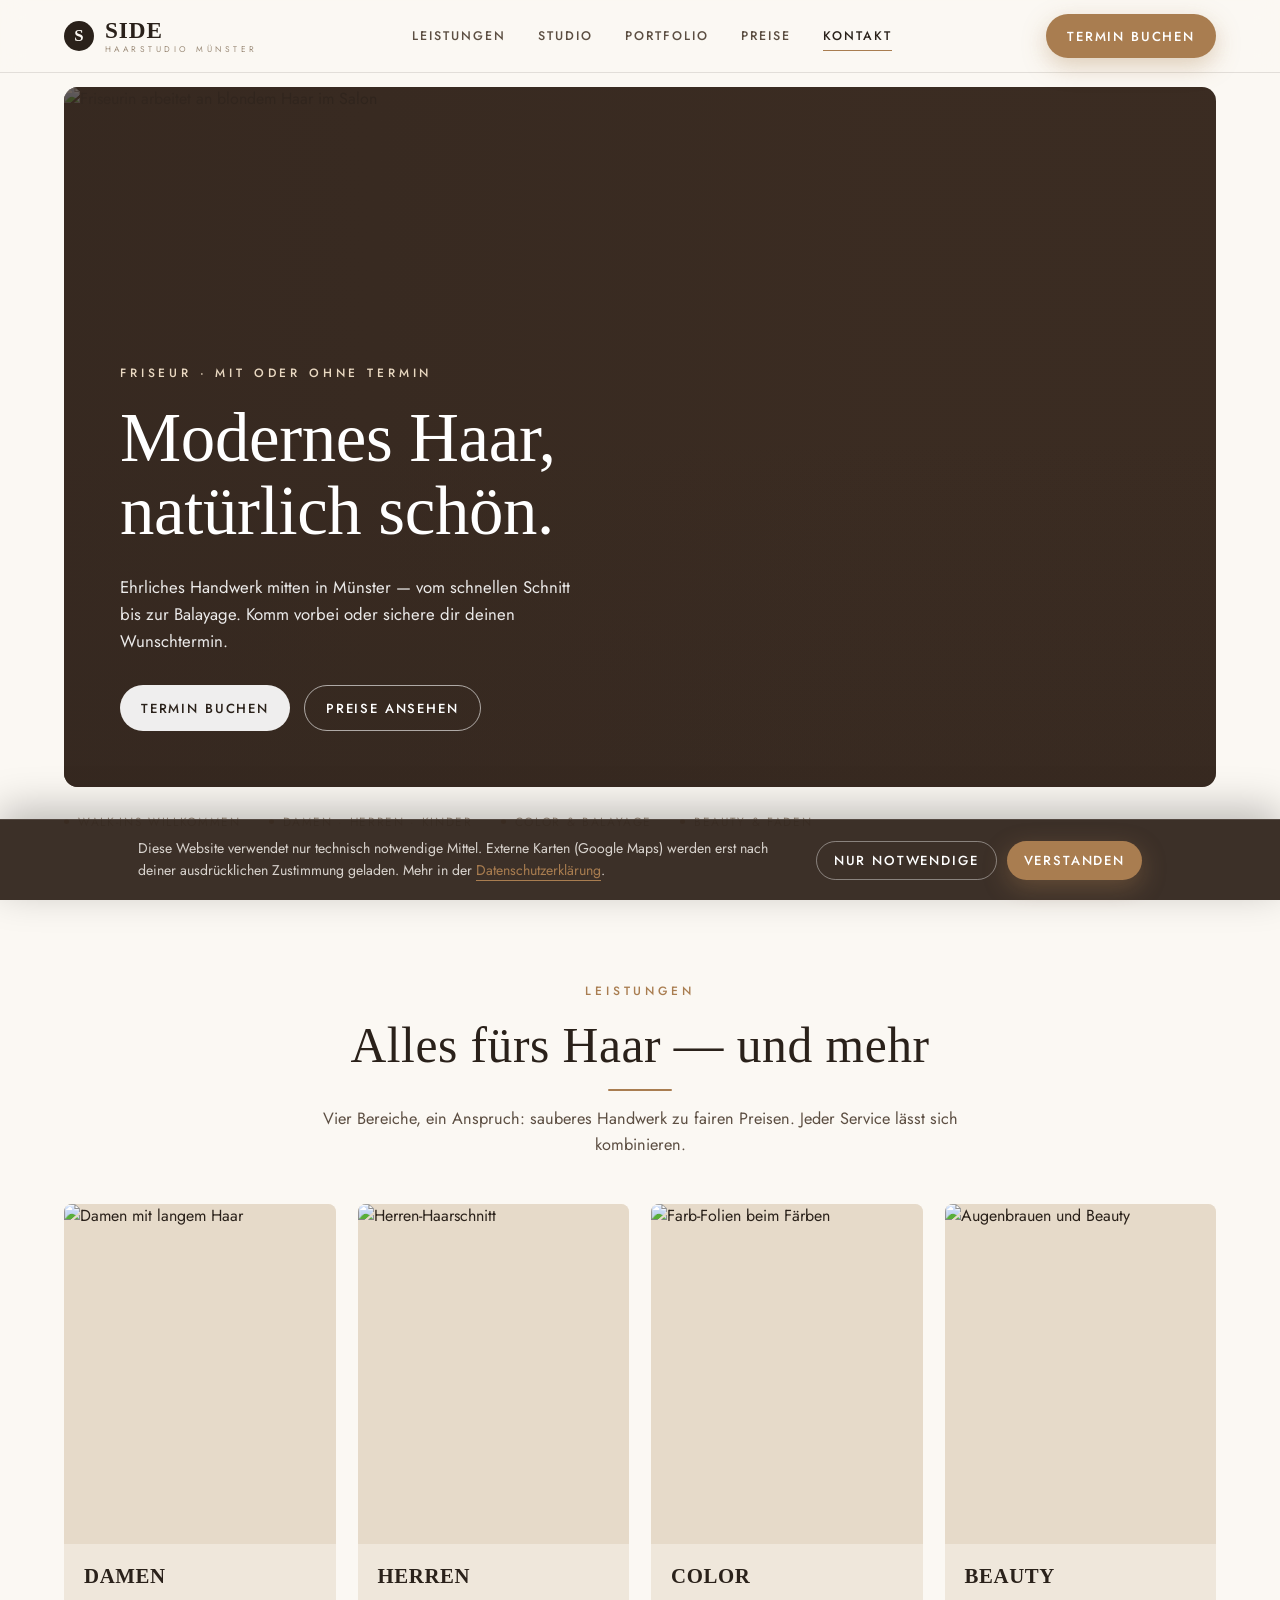
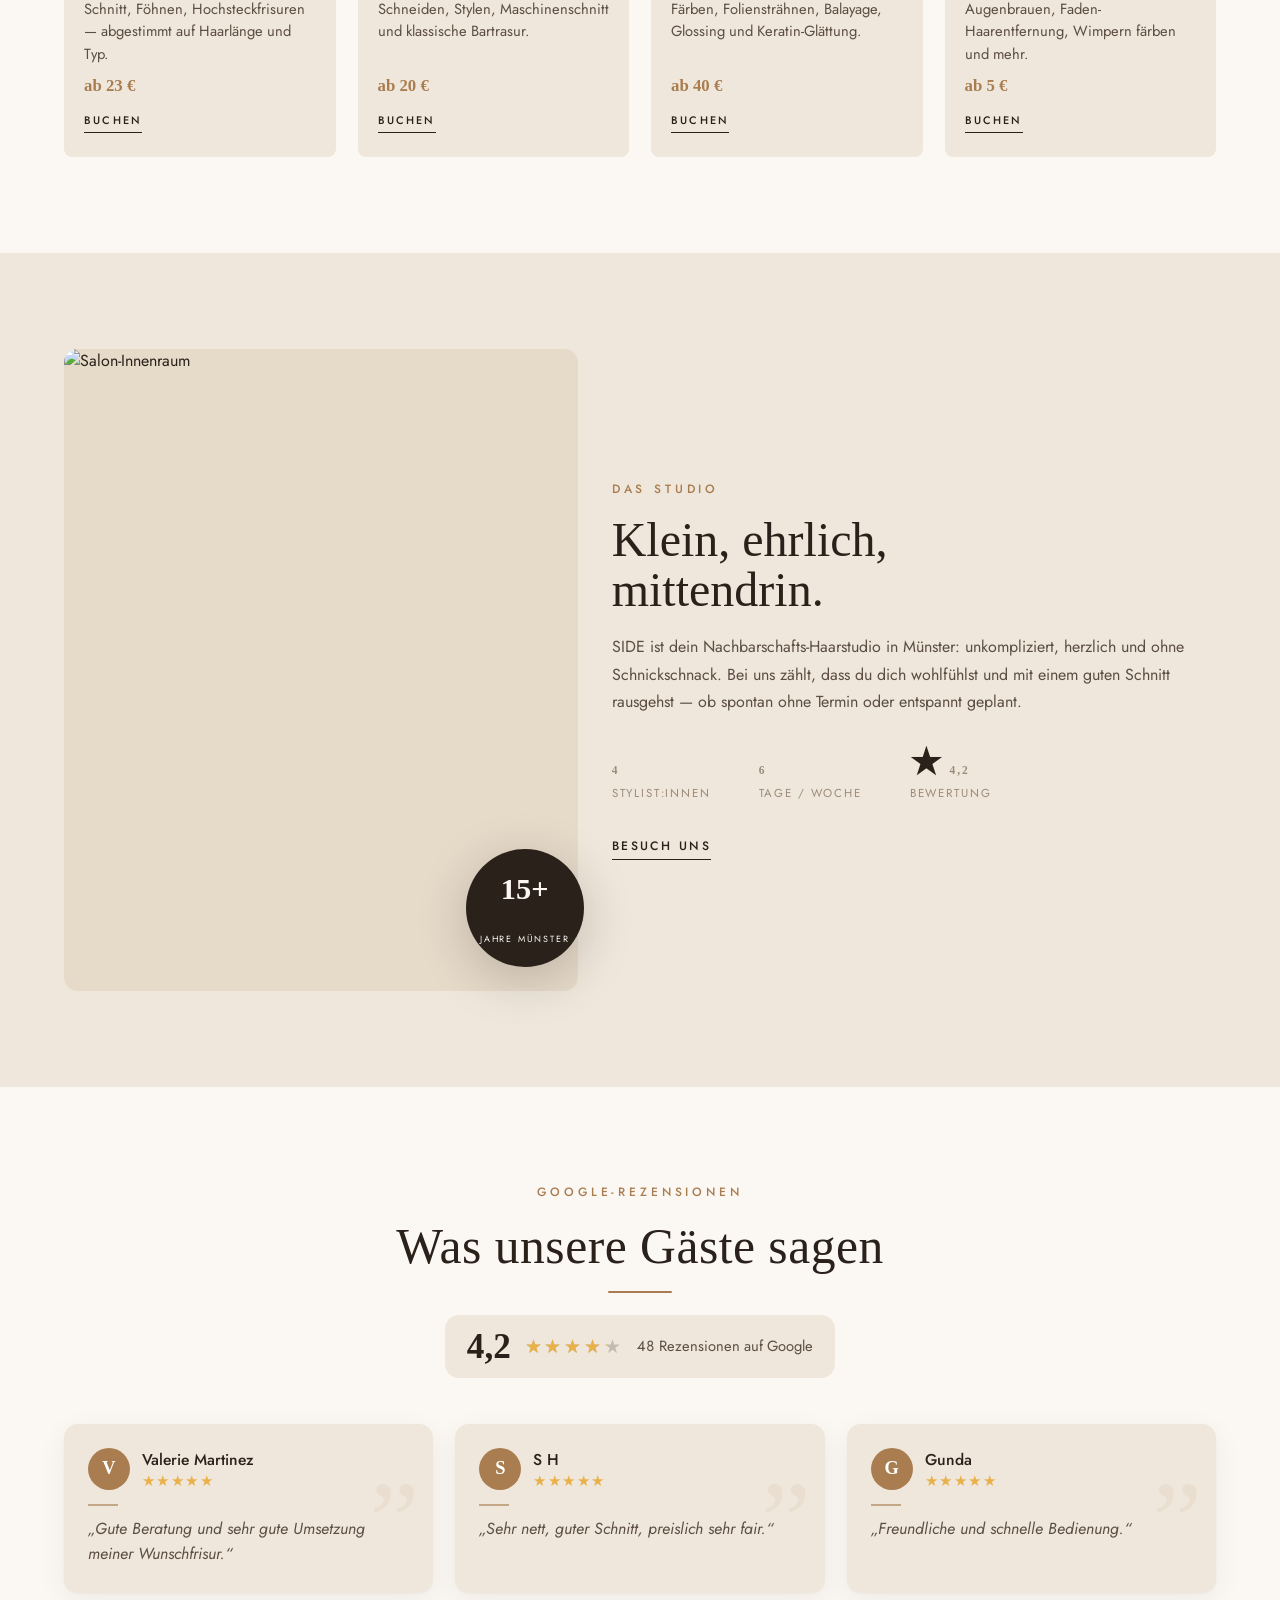
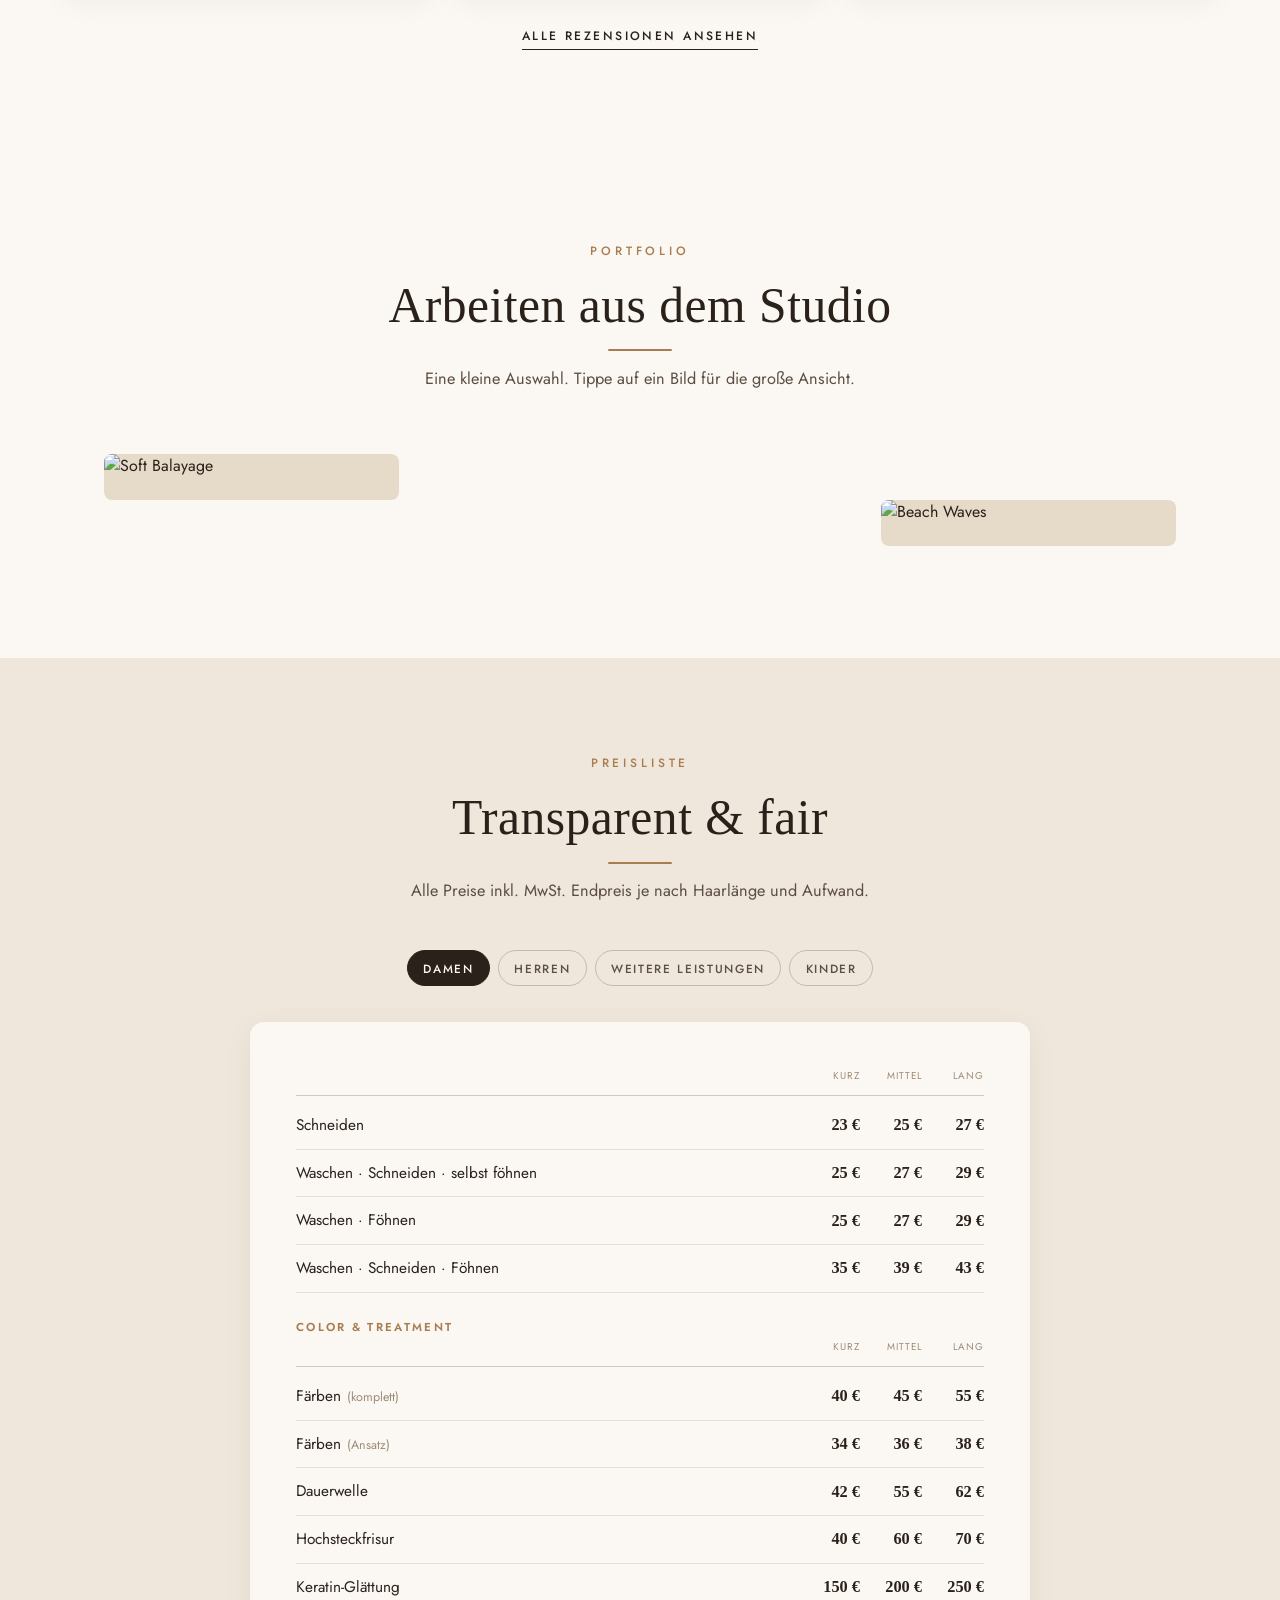
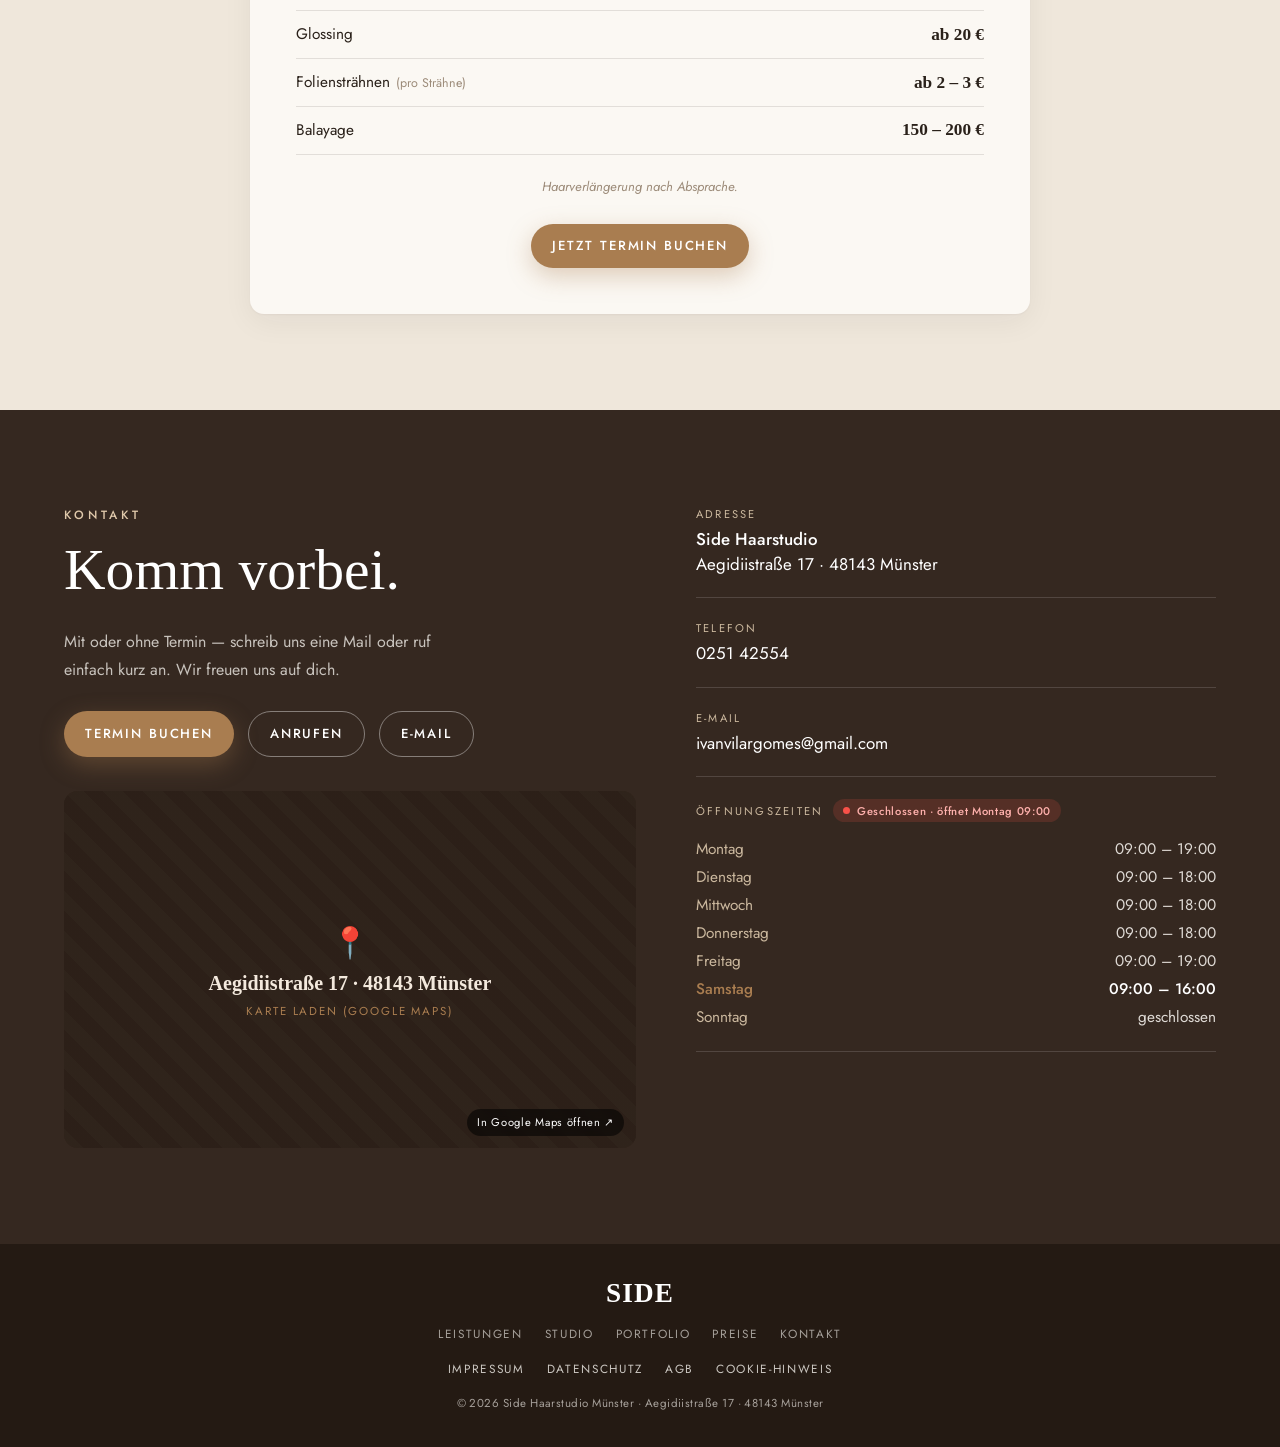
==== commit 3093b41f: "Add footer link to reopen/reset the cookie notice - New 'Cookie-Hinweis' button in the footer that c" ====
--- a/index.html
+++ b/index.html
@@ -273,6 +273,7 @@
         <a href="impressum.html">Impressum</a>
         <a href="datenschutz.html">Datenschutz</a>
         <a href="agb.html">AGB</a>
+        <button type="button" id="cookieReopen" class="footer-linkbtn">Cookie-Hinweis</button>
       </div>
       <div class="footer-fine">© <span id="year"></span> Side Haarstudio Münster · Aegidiistraße 17 · 48143 Münster</div>
     </div>
--- a/styles.css
+++ b/styles.css
@@ -572,8 +572,9 @@
    FOOTER LEGAL + COOKIE BANNER
    ============================================================ */
 .footer-legal{ display:flex; gap:22px; flex-wrap:wrap; justify-content:center; }
-.footer-legal a{ font-size:.74rem; letter-spacing:.14em; text-transform:uppercase; color:rgba(251,248,243,.78); transition:color .2s; }
-.footer-legal a:hover{ color:#fff; }
+.footer-legal a, .footer-linkbtn{ font-size:.74rem; letter-spacing:.14em; text-transform:uppercase; color:rgba(251,248,243,.78); transition:color .2s; }
+.footer-legal a:hover, .footer-linkbtn:hover{ color:#fff; }
+.footer-linkbtn{ background:none; border:0; padding:0; font-family:inherit; cursor:pointer; }
 
 .cookie-banner{
   position:fixed; left:0; right:0; bottom:0; z-index:400;
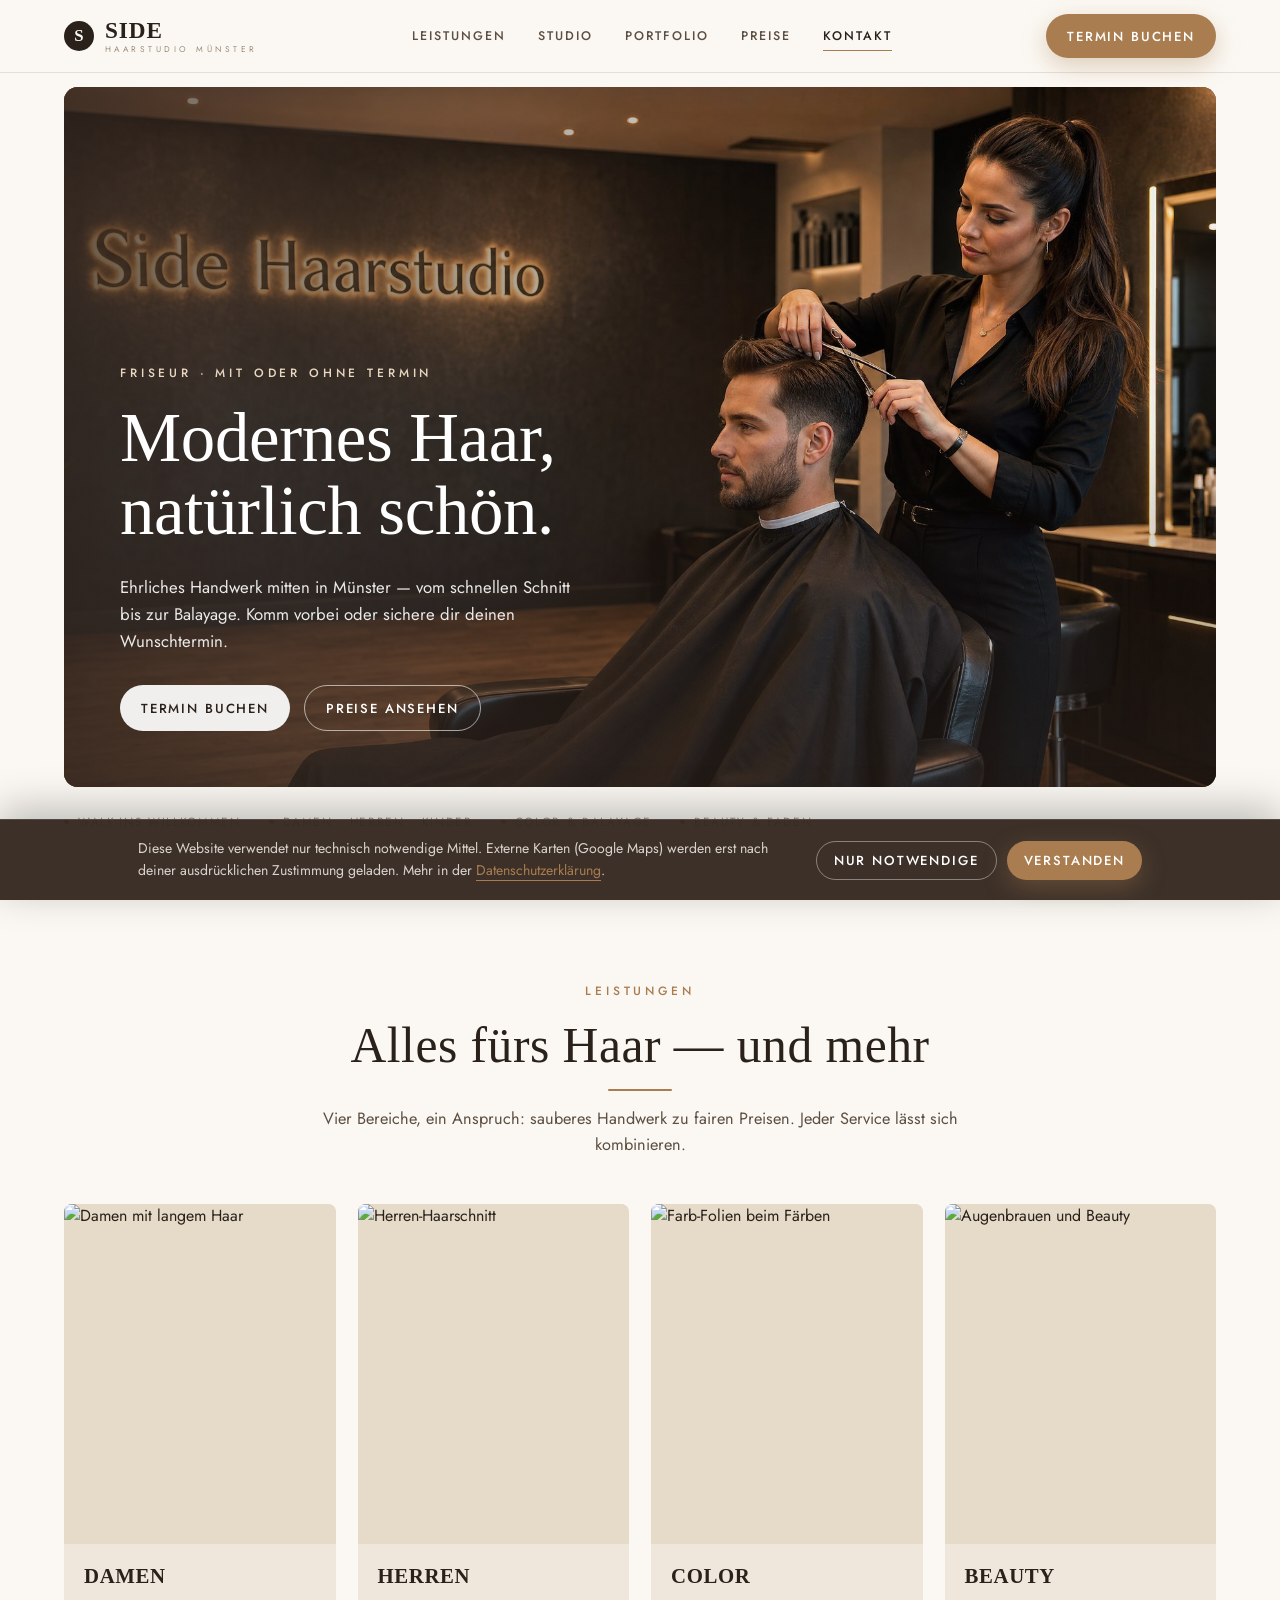
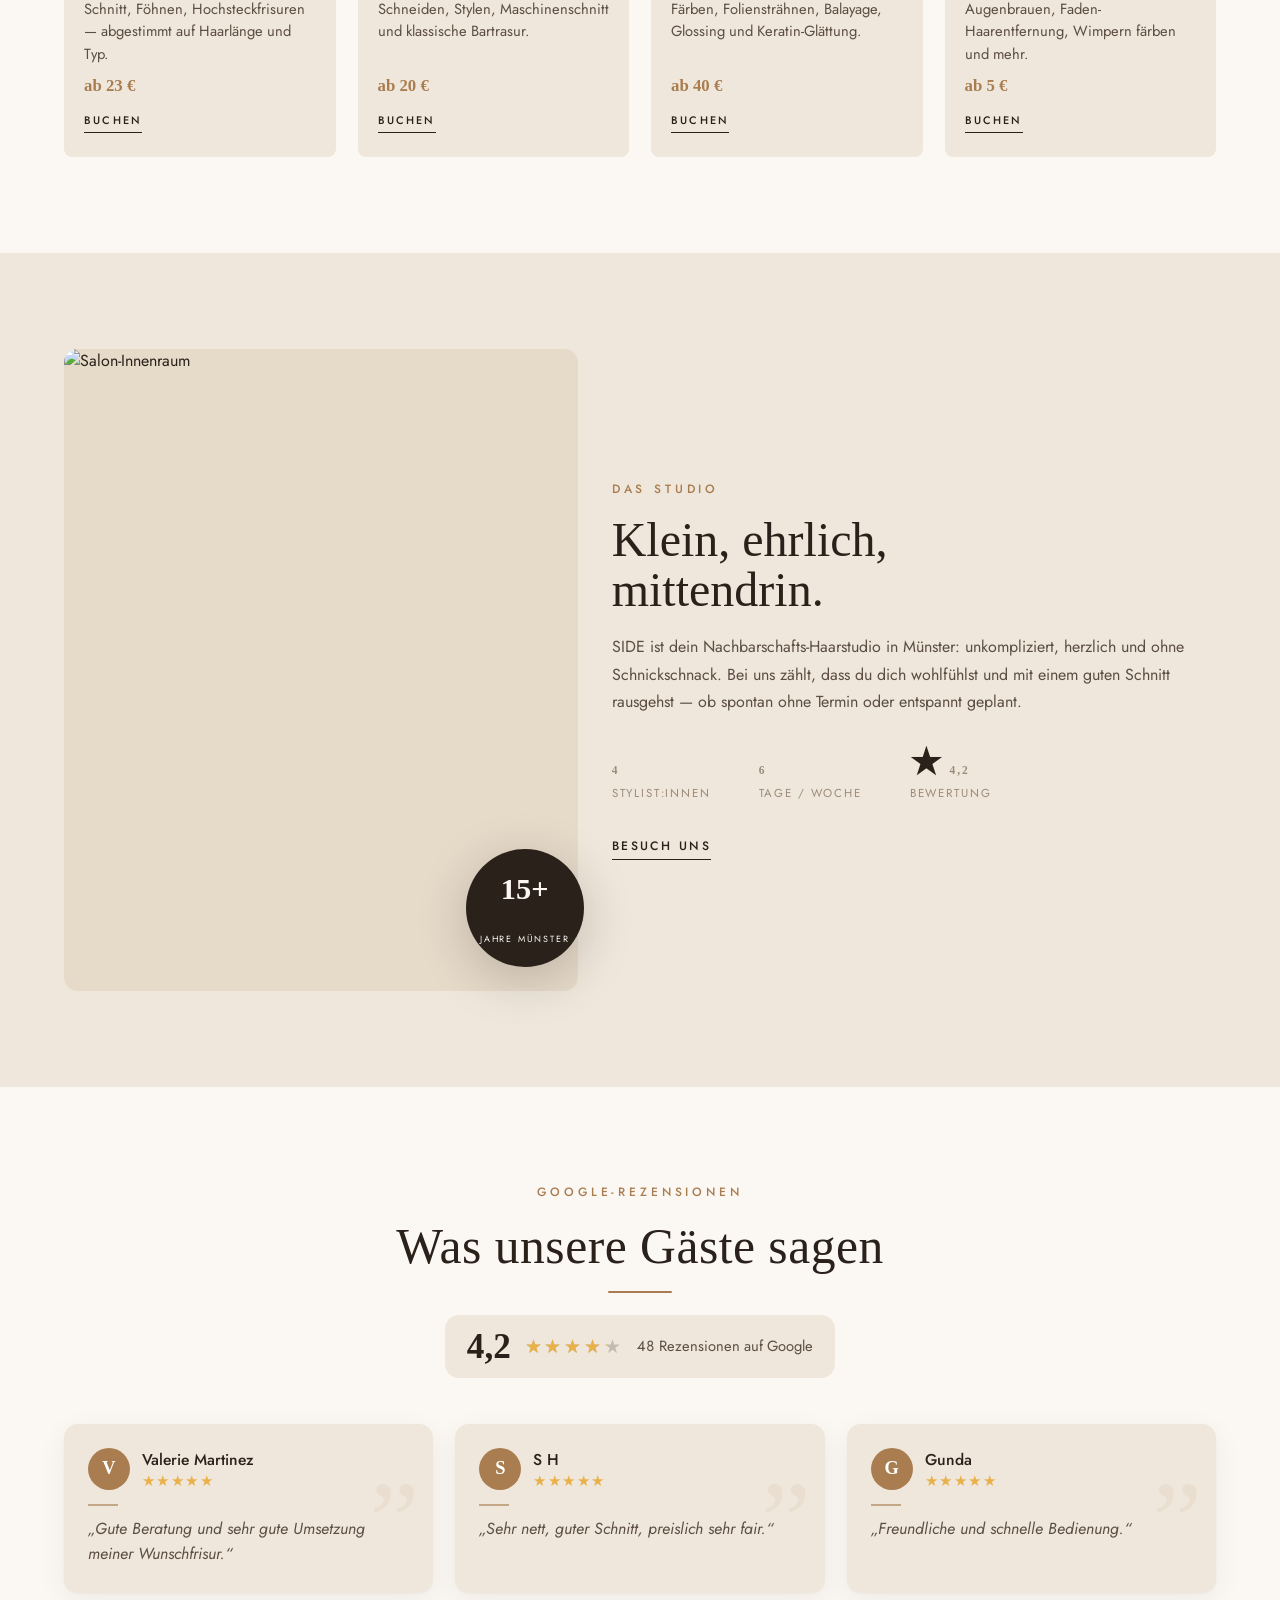
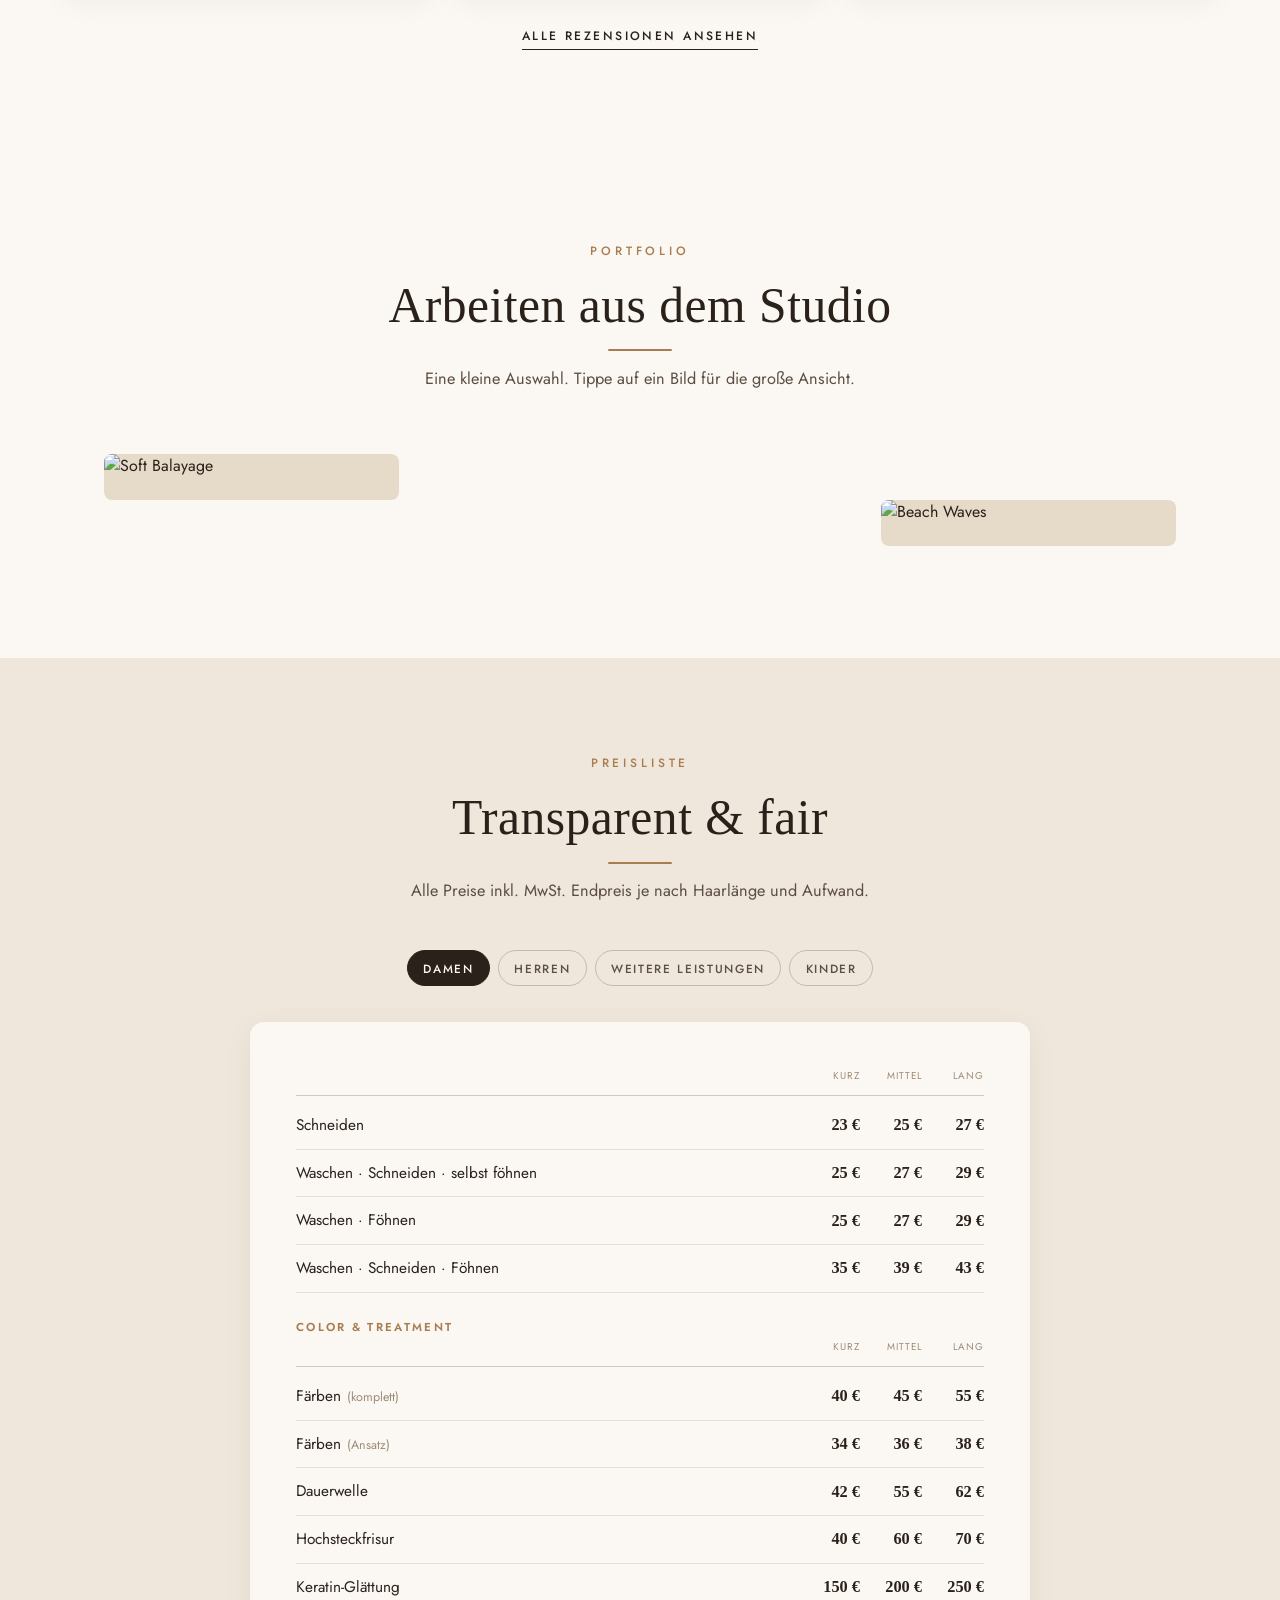
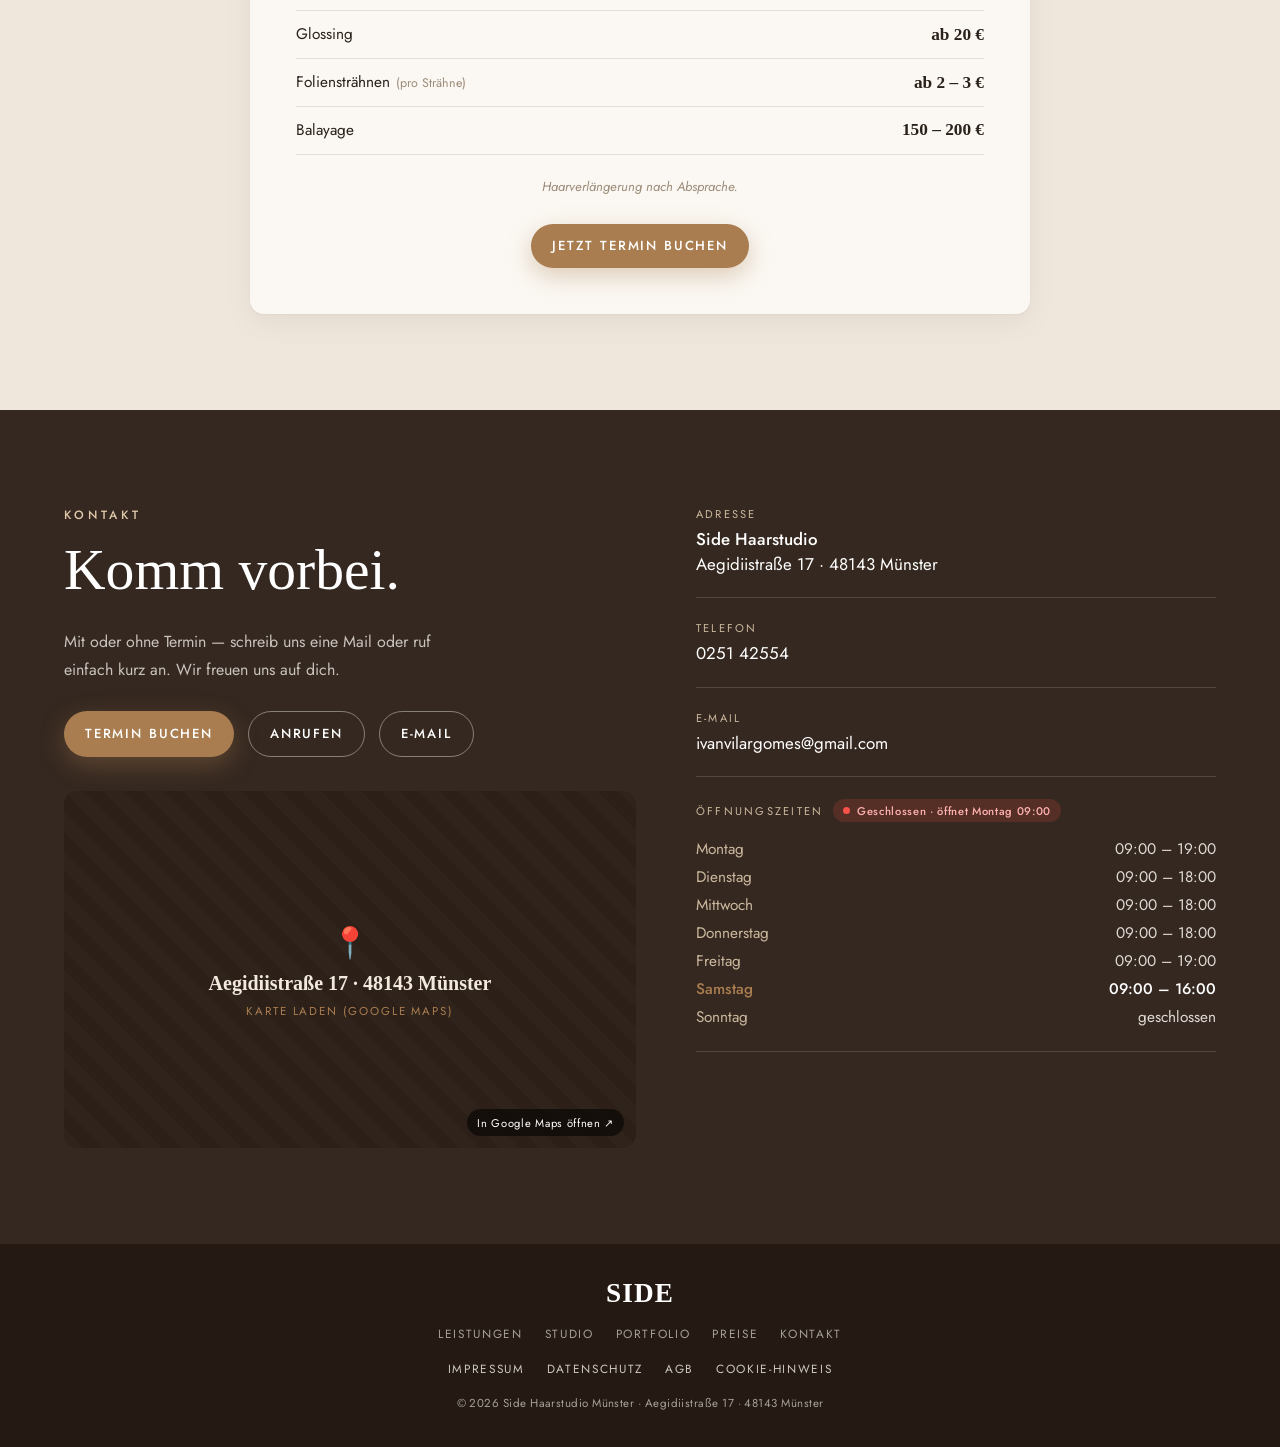
==== commit 29422e51: "Hero image: swap to real Side Haarstudio shot (optimized JPG) - Replace the Unsplash placeholder wit" ====
--- a/index.html
+++ b/index.html
@@ -52,7 +52,7 @@
       <div class="wrap">
         <div class="hero-stage">
           <div class="hero-media">
-            <img src="https://images.unsplash.com/photo-1560869713-7d0a29430803?auto=format&fit=crop&w=1600&h=1300&q=80" alt="Friseurin arbeitet an blondem Haar im Salon">
+            <img src="side.hero.bild.jpg" alt="Friseurin schneidet einem Kunden im Side Haarstudio Münster die Haare" width="1920" height="1086" fetchpriority="high">
             <div class="hero-copy">
               <div class="eyebrow">Friseur · mit oder ohne Termin</div>
               <h1>Modernes Haar,<br>natürlich&nbsp;schön.</h1>
--- a/styles.css
+++ b/styles.css
@@ -104,7 +104,7 @@
 /* media frames (plain imgs that fill their box) */
 .media{ position:relative; overflow:hidden; background:var(--sand); }
 .media img{ position:absolute; inset:0; width:100%; height:100%; object-fit:cover; }
-.hero-media img, .contact-map img{ position:absolute; inset:0; width:100%; height:100%; object-fit:cover; }
+.hero-media img, .contact-map img{ position:absolute; inset:0; width:100%; height:100%; object-fit:cover; object-position:center 35%; }
 
 /* ============================================================
    HEADER
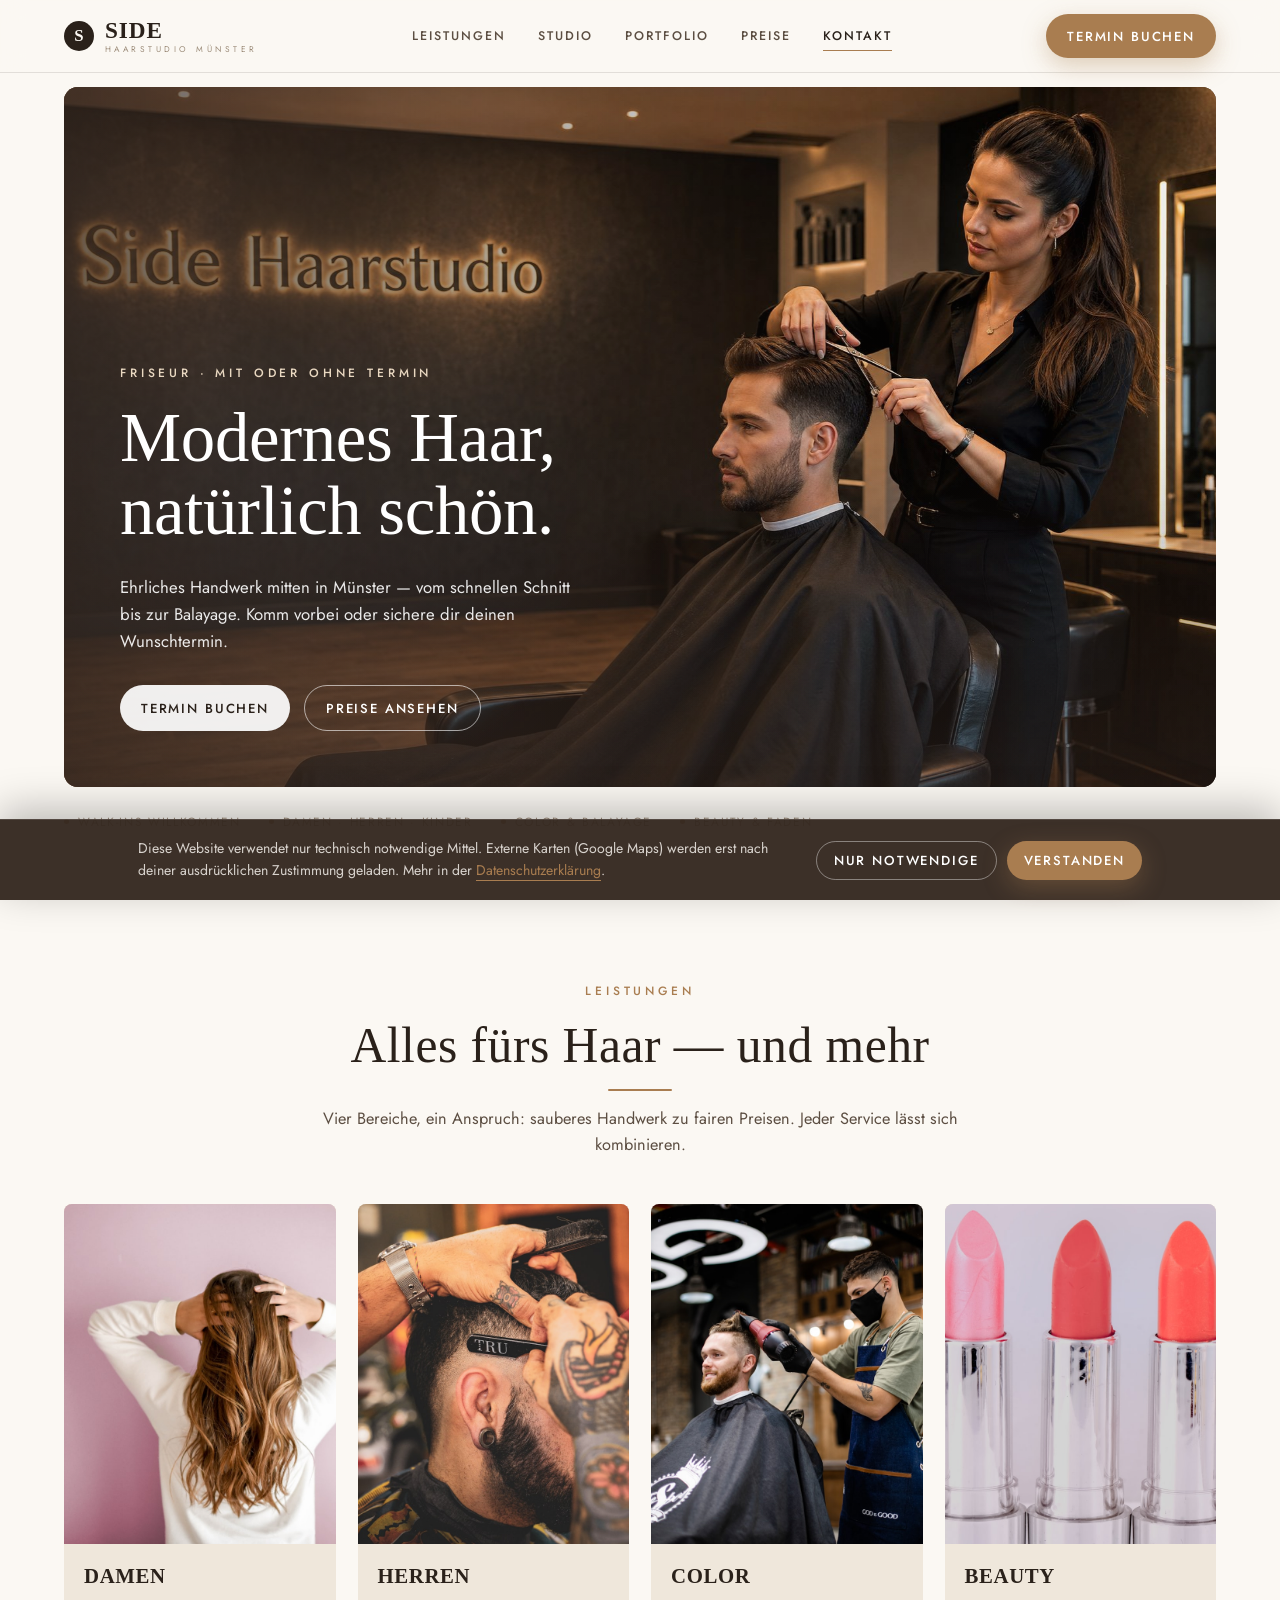
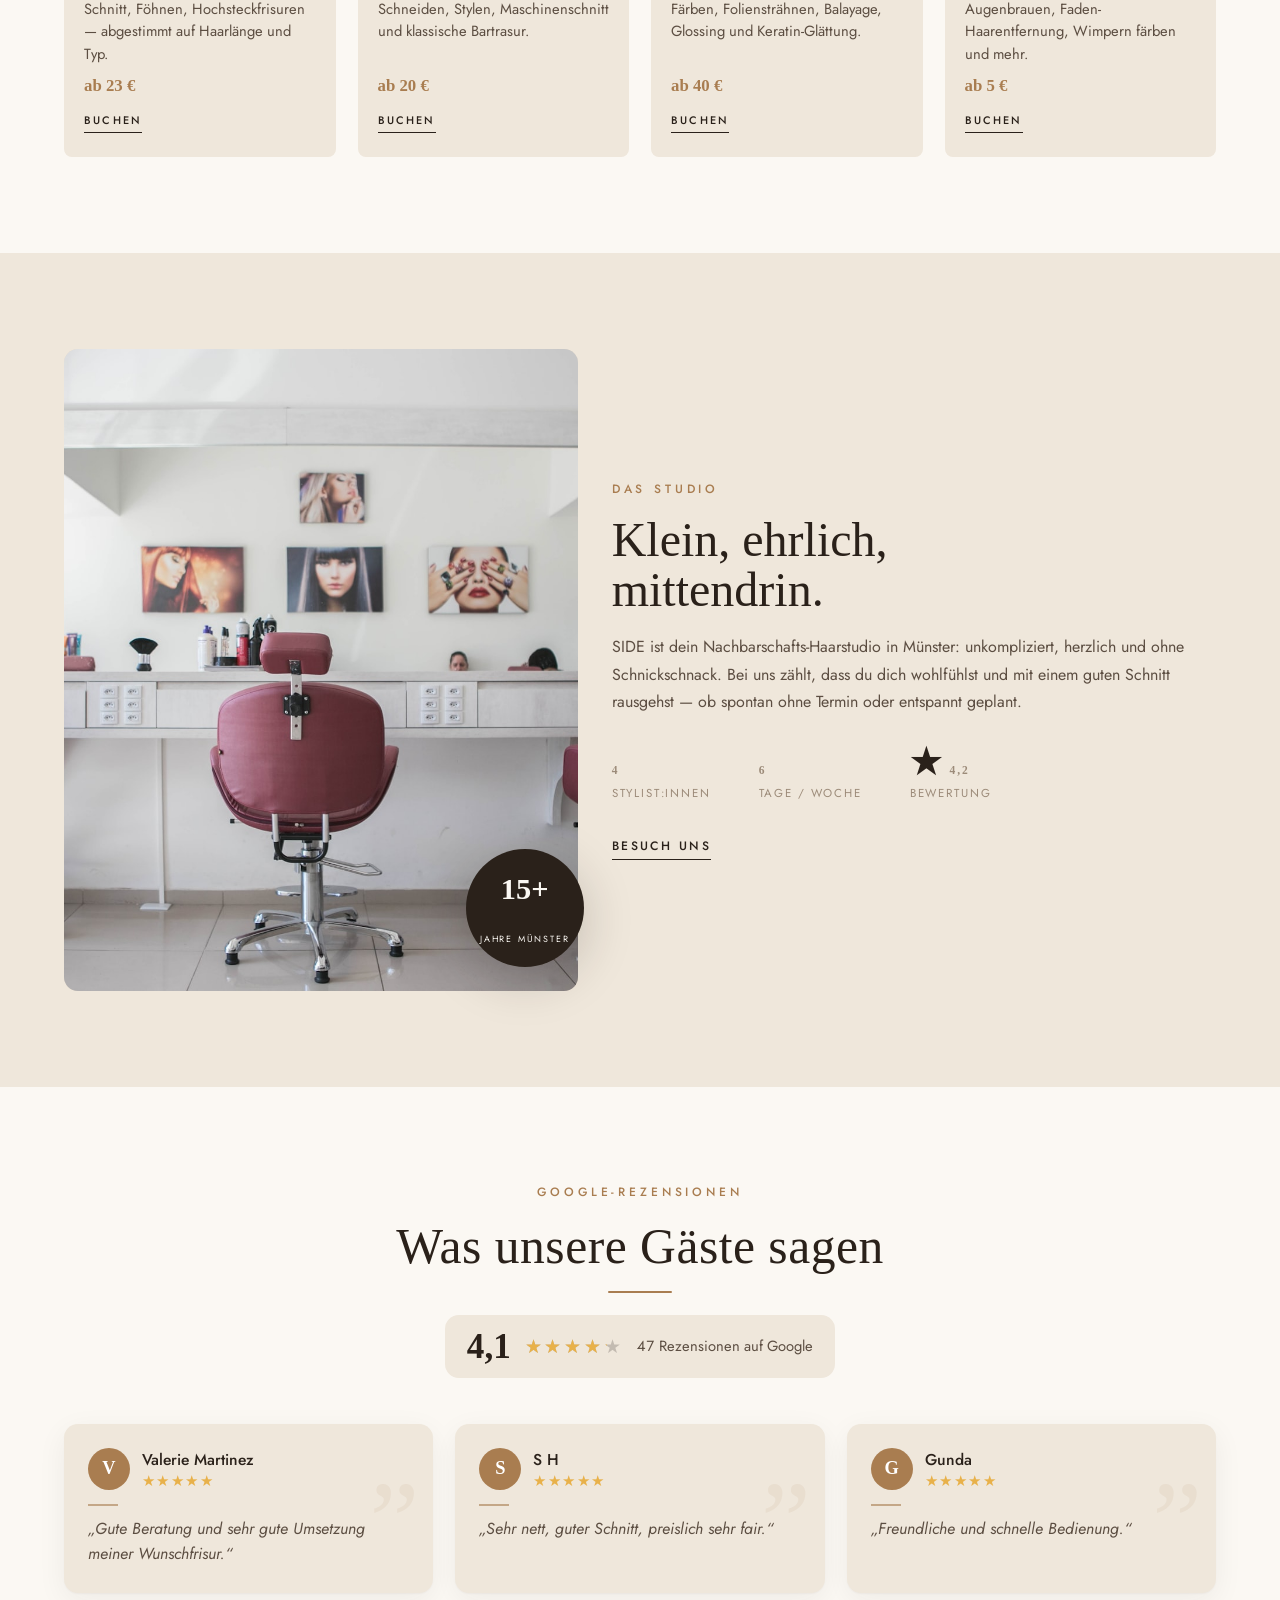
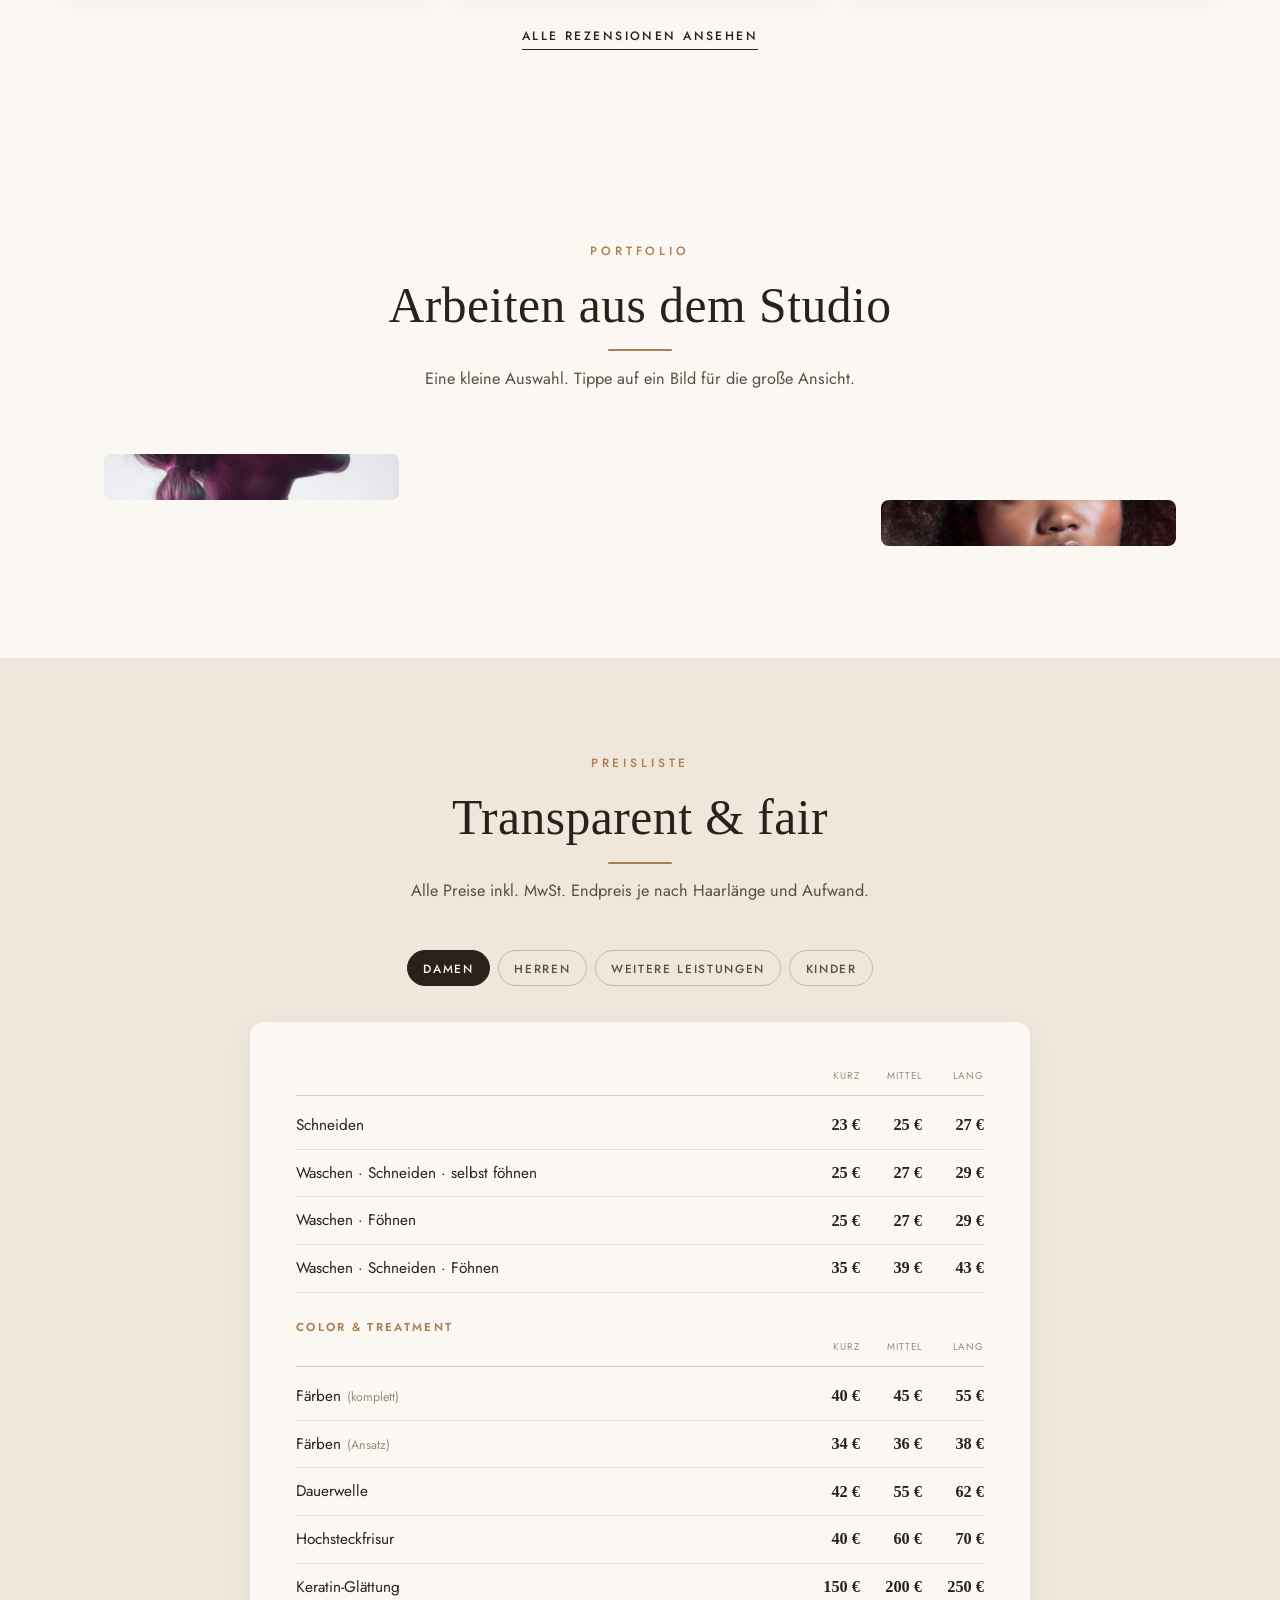
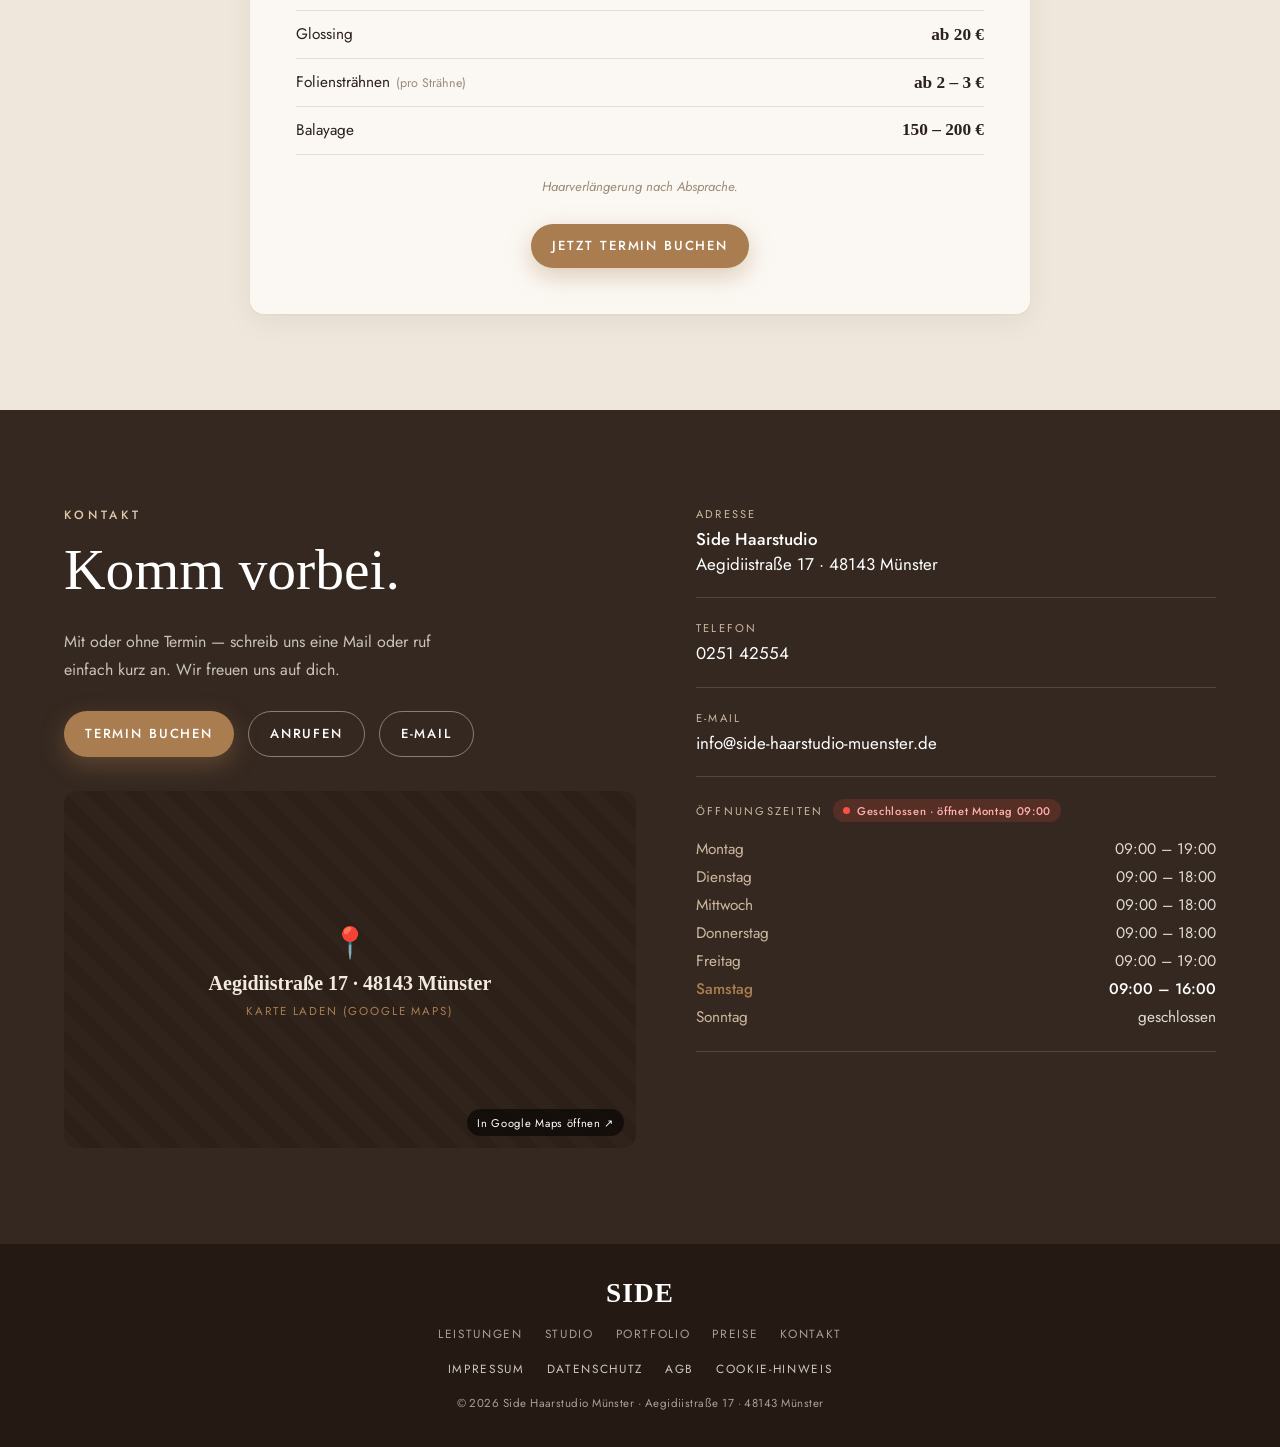
==== commit e74dc97c: "fix: DSGVO-Compliance (Drittland + private Mail entfernen) - 11 Unsplash-Bilder lokal nach images/ g" ====
--- a/index.html
+++ b/index.html
@@ -88,7 +88,7 @@
         <div class="svc-grid">
 
           <article class="svc-card reveal" data-book>
-            <div class="media"><img src="https://images.unsplash.com/photo-1522337360788-8b13dee7a37e?auto=format&fit=crop&w=700&h=900&q=80" alt="Damen mit langem Haar"></div>
+            <div class="media"><img src="images/service-damen.jpg" alt="Damen mit langem Haar"></div>
             <div class="svc-body">
               <h3>Damen</h3>
               <p>Schnitt, Föhnen, Hochsteckfrisuren — abgestimmt auf Haarlänge und Typ.</p>
@@ -98,7 +98,7 @@
           </article>
 
           <article class="svc-card reveal" data-book>
-            <div class="media"><img src="https://images.unsplash.com/photo-1599351431202-1e0f0137899a?auto=format&fit=crop&w=700&h=900&q=80" alt="Herren-Haarschnitt"></div>
+            <div class="media"><img src="images/service-herren.jpg" alt="Herren-Haarschnitt"></div>
             <div class="svc-body">
               <h3>Herren</h3>
               <p>Schneiden, Stylen, Maschinenschnitt und klassische Bartrasur.</p>
@@ -108,7 +108,7 @@
           </article>
 
           <article class="svc-card reveal" data-book>
-            <div class="media"><img src="https://images.unsplash.com/photo-1605497788044-5a32c7078486?auto=format&fit=crop&w=700&h=900&q=80" alt="Farb-Folien beim Färben"></div>
+            <div class="media"><img src="images/service-color.jpg" alt="Farb-Folien beim Färben"></div>
             <div class="svc-body">
               <h3>Color</h3>
               <p>Färben, Foliensträhnen, Balayage, Glossing und Keratin-Glättung.</p>
@@ -118,7 +118,7 @@
           </article>
 
           <article class="svc-card reveal" data-book>
-            <div class="media"><img src="https://images.unsplash.com/photo-1571646034647-52e6ea84b28c?auto=format&fit=crop&w=700&h=900&q=80" alt="Augenbrauen und Beauty"></div>
+            <div class="media"><img src="images/service-beauty.jpg" alt="Augenbrauen und Beauty"></div>
             <div class="svc-body">
               <h3>Beauty</h3>
               <p>Augenbrauen, Faden-Haarentfernung, Wimpern färben und mehr.</p>
@@ -136,7 +136,7 @@
       <div class="wrap">
         <div class="studio-grid">
           <div class="studio-media reveal">
-            <div class="media"><img src="https://images.unsplash.com/photo-1521590832167-7bcbfaa6381f?auto=format&fit=crop&w=900&h=1100&q=80" alt="Salon-Innenraum"></div>
+            <div class="media"><img src="images/studio-innenraum.jpg" alt="Salon-Innenraum"></div>
             <div class="badge"><b><span data-counter="15" data-counter-suffix="+">15+</span></b><small>Jahre Münster</small></div>
           </div>
           <div class="studio-copy reveal">
@@ -220,7 +220,7 @@
             <div class="contact-actions">
               <button class="btn btn-solid" data-book>Termin buchen</button>
               <a class="btn btn-line" href="tel:+4925142554">Anrufen</a>
-              <a class="btn btn-line" href="mailto:ivanvilargomes@gmail.com">E-Mail</a>
+              <a class="btn btn-line" href="mailto:info@side-haarstudio-muenster.de">E-Mail</a>
             </div>
             <div class="contact-map" id="mapBox" style="margin-top:34px">
               <button type="button" class="map-load" id="mapLoad" aria-label="Google Maps laden">
@@ -242,7 +242,7 @@
             </div>
             <div class="info-item">
               <span class="k">E-Mail</span>
-              <span class="v"><a href="mailto:ivanvilargomes@gmail.com">ivanvilargomes@gmail.com</a></span>
+              <span class="v"><a href="mailto:info@side-haarstudio-muenster.de">info@side-haarstudio-muenster.de</a></span>
             </div>
             <div class="info-item">
               <div class="hours-head">
--- a/styles.css
+++ b/styles.css
@@ -499,8 +499,41 @@
 .hero[data-layout="image"] .hero-media img{
   animation:kenBurns 26s var(--ease) infinite alternate;
 }
+
+/* Hero load-in: image fades up, copy staggers in from below.
+   animation-fill-mode: both keeps the initial (0%) state visible
+   before the delay elapses, so nothing flashes in. */
+@keyframes heroImgIn{
+  from{ opacity:0; transform:scale(1.06); }
+  to  { opacity:1; transform:scale(1.02); }
+}
+@keyframes heroOverlayIn{
+  from{ opacity:0; } to{ opacity:1; }
+}
+@keyframes heroCopyIn{
+  from{ opacity:0; transform:translateY(14px); }
+  to  { opacity:1; transform:translateY(0); }
+}
+.hero[data-layout="image"] .hero-media img{
+  animation:heroImgIn 1.1s var(--ease) both, kenBurns 26s var(--ease) 1.1s infinite alternate;
+}
+.hero[data-layout="image"] .hero-media::after{
+  animation:heroOverlayIn .9s var(--ease) .15s both;
+}
+.hero[data-layout="image"] .hero-copy .eyebrow{ animation:heroCopyIn .8s var(--ease) .35s both; }
+.hero[data-layout="image"] .hero-copy h1     { animation:heroCopyIn .9s var(--ease) .50s both; }
+.hero[data-layout="image"] .hero-copy .hero-sub{ animation:heroCopyIn .8s var(--ease) .70s both; }
+.hero[data-layout="image"] .hero-copy .hero-actions{ animation:heroCopyIn .8s var(--ease) .88s both; }
+.hero .hero-strip{ animation:heroCopyIn .8s var(--ease) 1.05s both; }
+
 @media (prefers-reduced-motion: reduce){
-  .hero[data-layout="image"] .hero-media img{ animation:none; }
+  .hero[data-layout="image"] .hero-media img,
+  .hero[data-layout="image"] .hero-media::after,
+  .hero[data-layout="image"] .hero-copy .eyebrow,
+  .hero[data-layout="image"] .hero-copy h1,
+  .hero[data-layout="image"] .hero-copy .hero-sub,
+  .hero[data-layout="image"] .hero-copy .hero-actions,
+  .hero .hero-strip{ animation:none; }
 }
 
 /* Service card image zoom on hover */
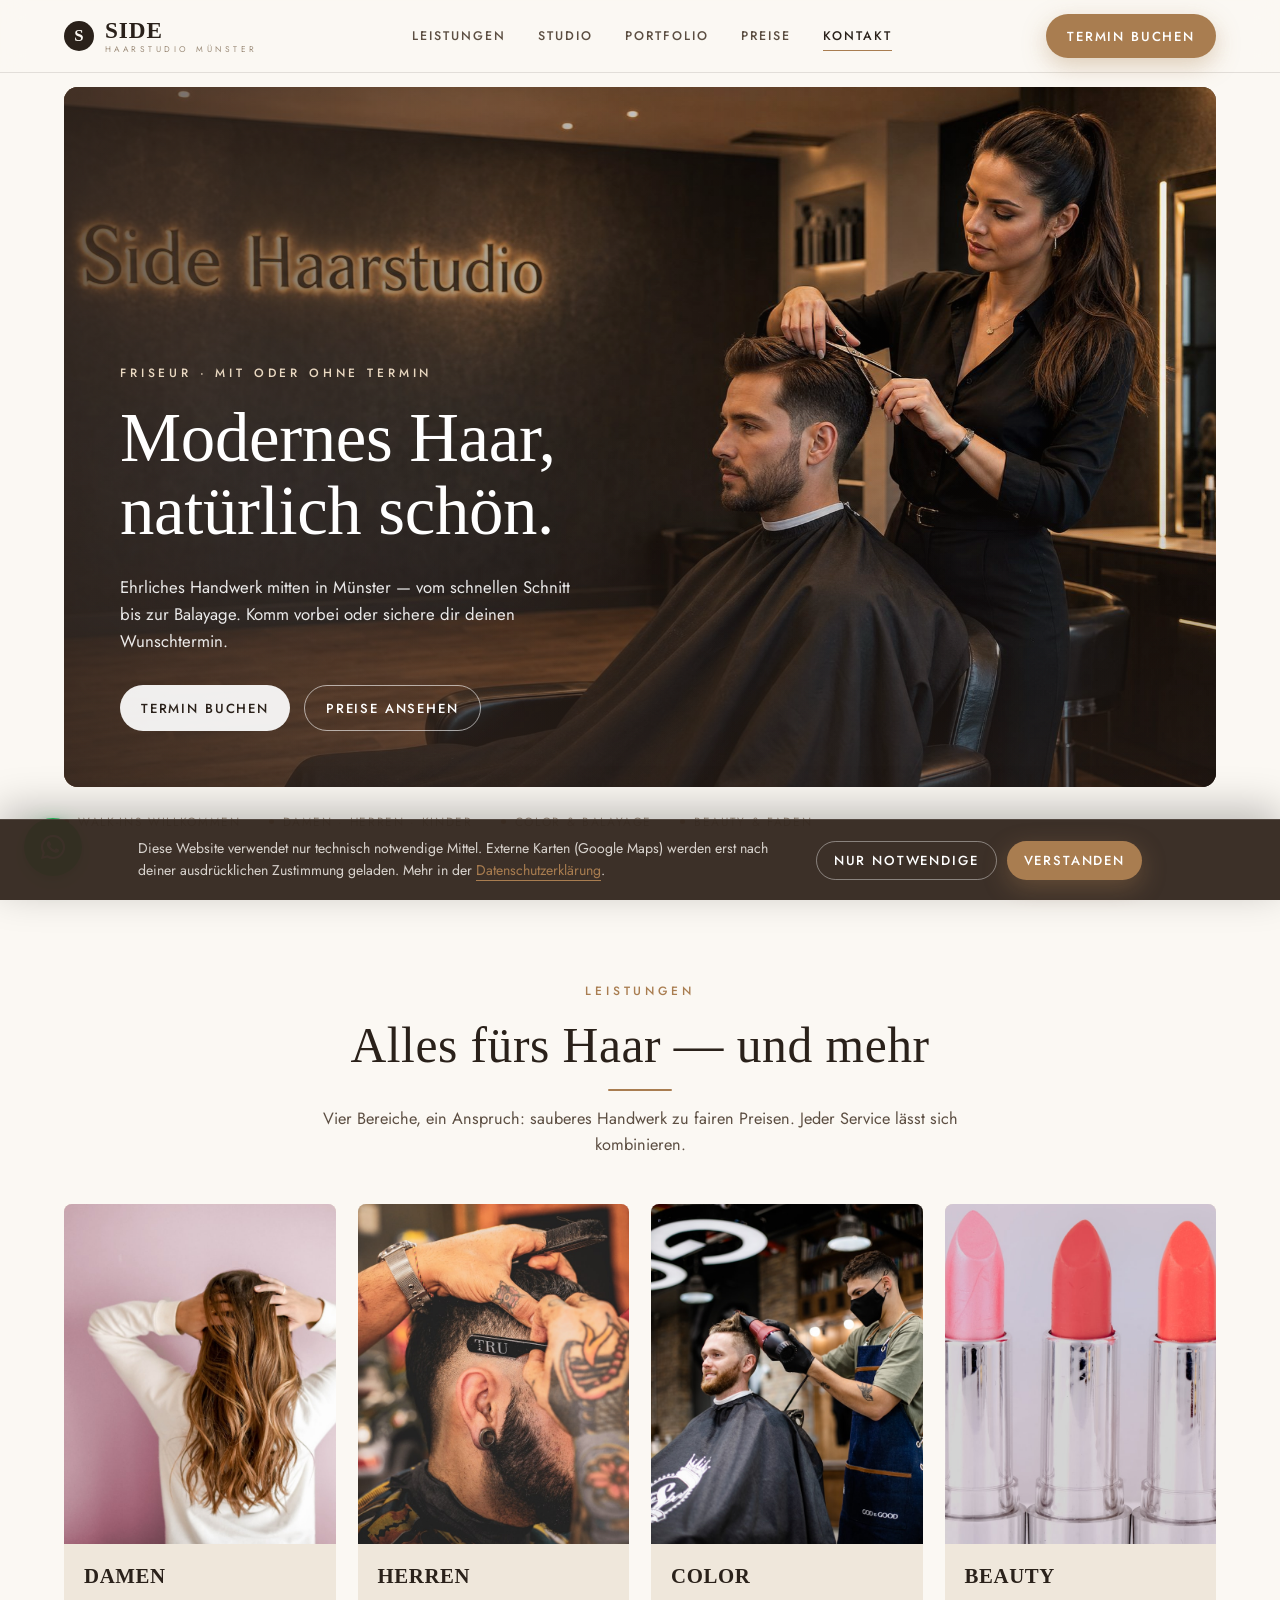
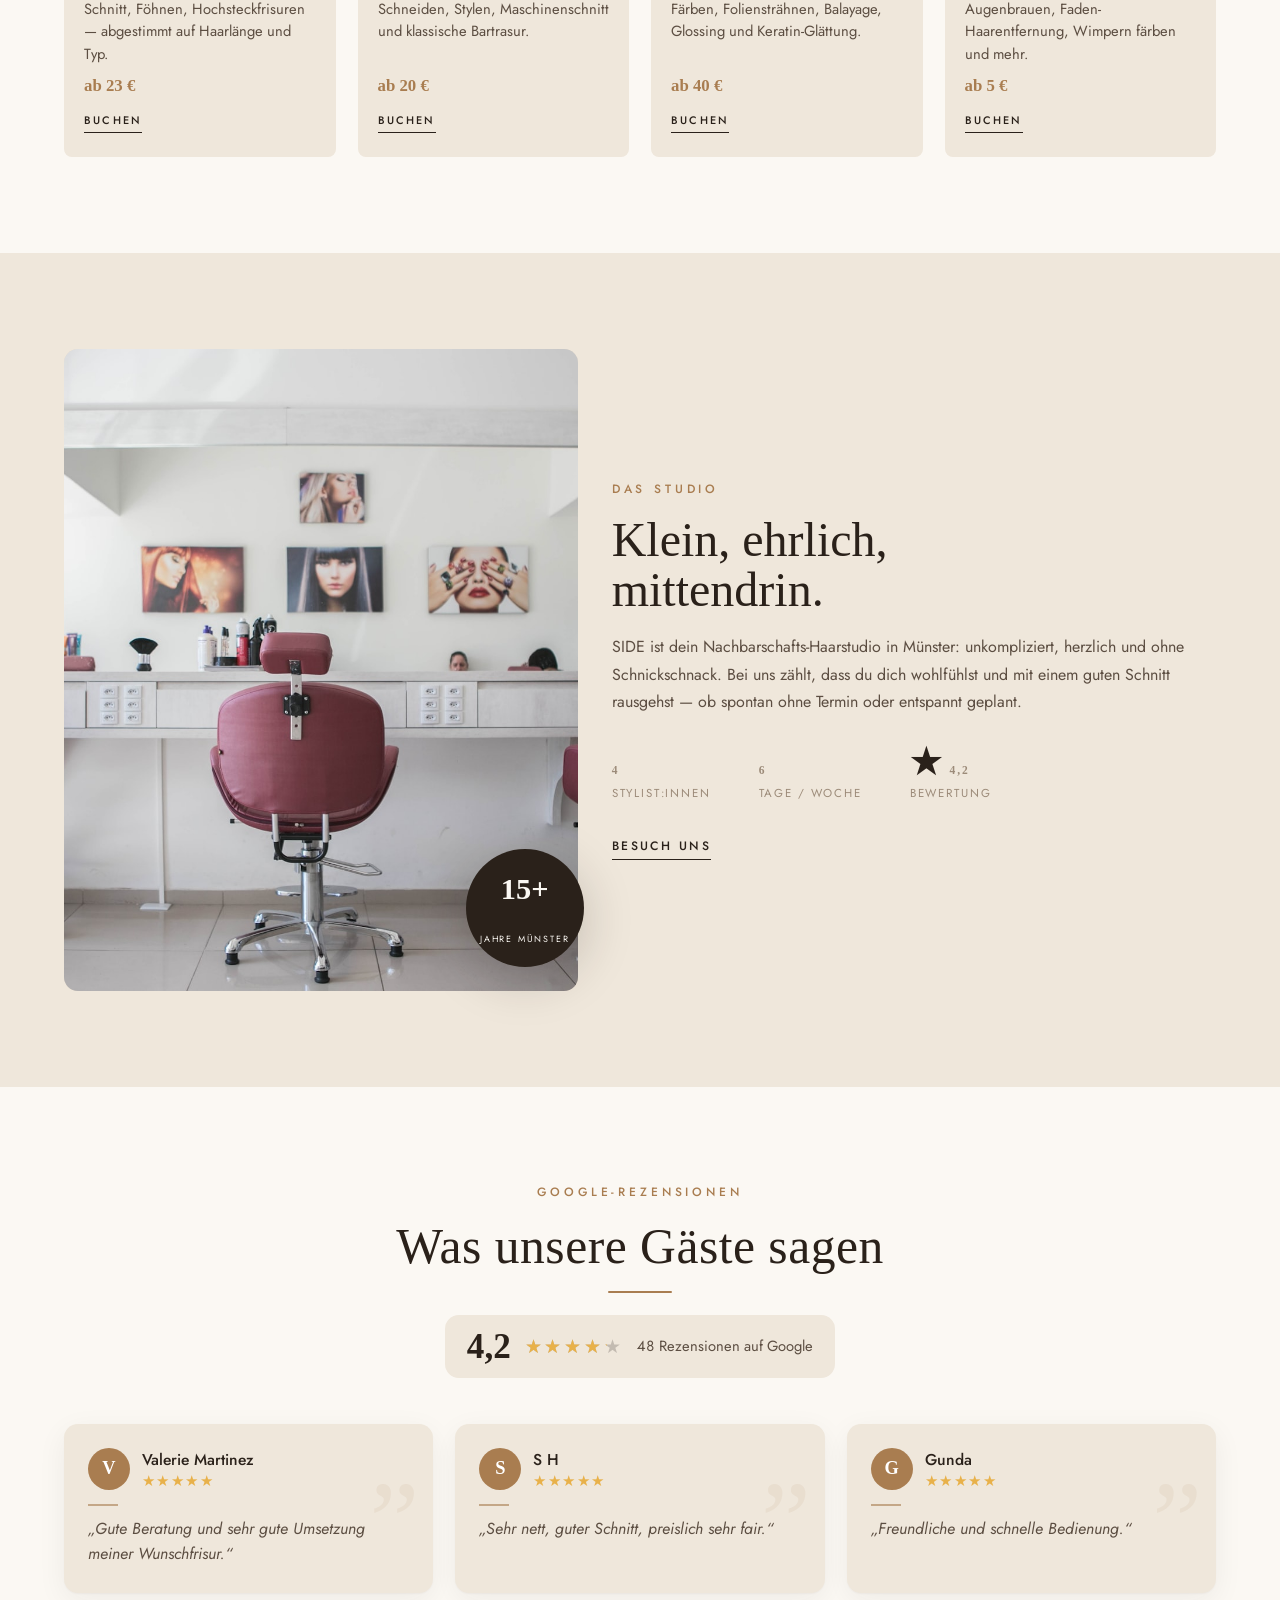
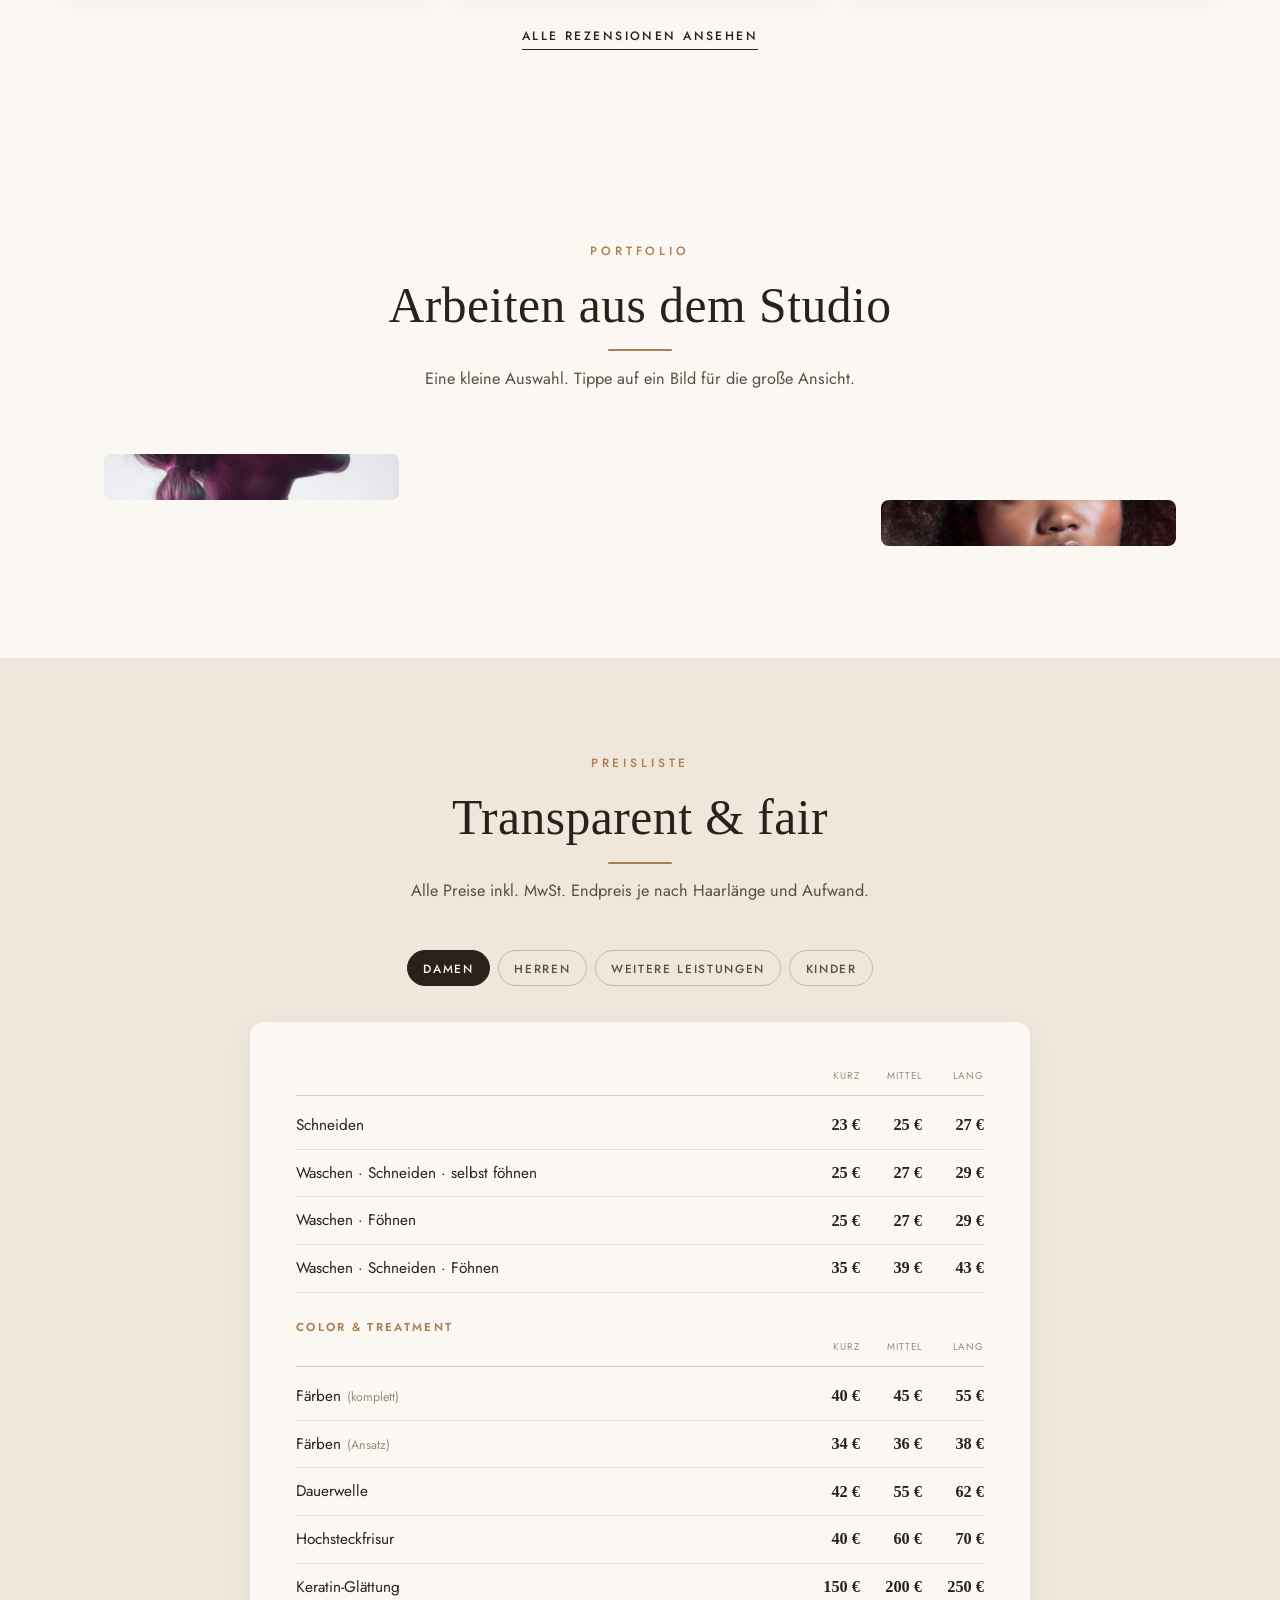
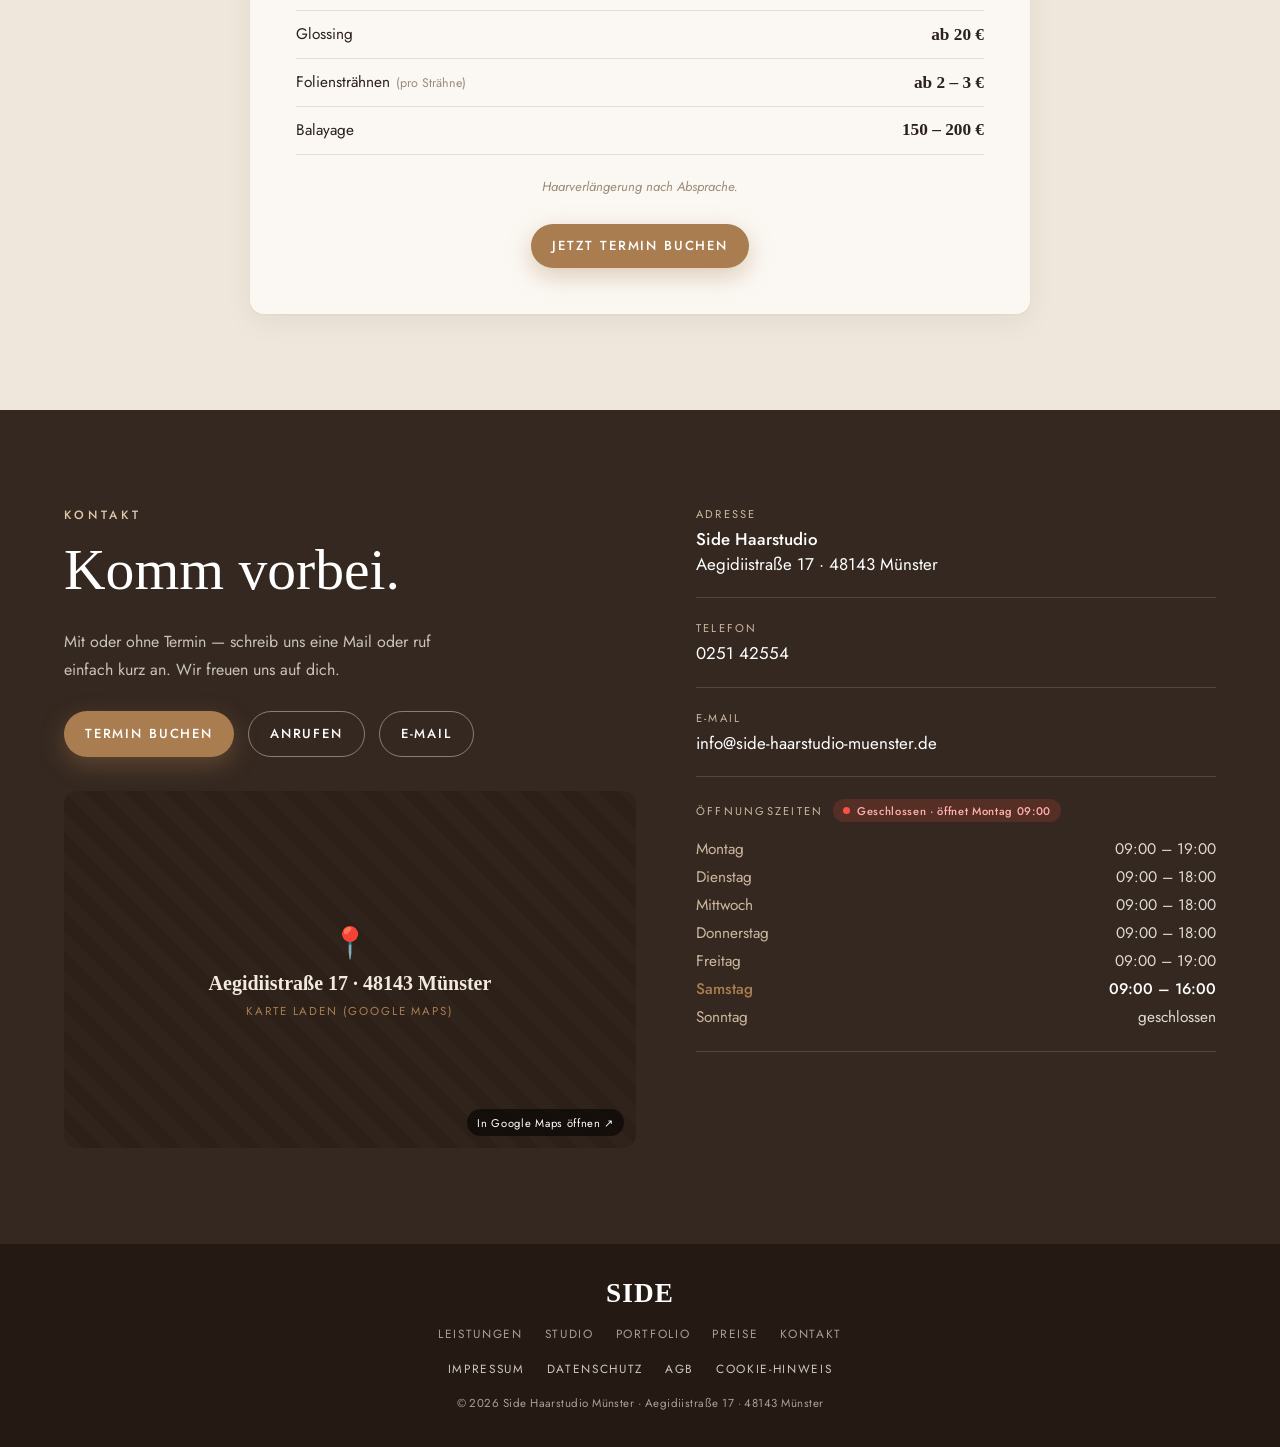
==== commit 689602e3: "Add green WhatsApp floating button (bottom-left) linking to chat" ====
--- a/index.html
+++ b/index.html
@@ -281,6 +281,16 @@
 
 </div>
 
+<!-- ============================ WHATSAPP-BUTTON ============================ -->
+<a class="whatsapp-fab"
+   href="https://wa.me/4917660847103?text=Hallo%20SIDE%20Haarstudio%2C%20ich%20h%C3%A4tte%20eine%20Frage."
+   target="_blank" rel="noopener"
+   aria-label="Schreib uns auf WhatsApp">
+  <svg viewBox="0 0 32 32" width="30" height="30" aria-hidden="true" focusable="false">
+    <path fill="currentColor" d="M16.001 3.2c-7.07 0-12.8 5.73-12.8 12.8 0 2.256.59 4.46 1.71 6.402L3.2 28.8l6.56-1.69a12.74 12.74 0 0 0 6.24 1.62h.005c7.07 0 12.8-5.73 12.8-12.8 0-3.42-1.332-6.635-3.752-9.055A12.71 12.71 0 0 0 16.001 3.2zm0 23.36h-.004a10.6 10.6 0 0 1-5.4-1.48l-.387-.23-4.013 1.034 1.07-3.91-.252-.4a10.56 10.56 0 0 1-1.62-5.634c0-5.87 4.78-10.65 10.66-10.65 2.846 0 5.52 1.11 7.532 3.124a10.59 10.59 0 0 1 3.12 7.534c0 5.87-4.78 10.65-10.654 10.65zm5.842-7.974c-.32-.16-1.894-.934-2.188-1.04-.293-.107-.507-.16-.72.16-.214.32-.826 1.04-1.013 1.254-.187.213-.373.24-.693.08-.32-.16-1.352-.498-2.574-1.588-.952-.848-1.594-1.896-1.78-2.216-.187-.32-.02-.493.14-.652.144-.143.32-.373.48-.56.16-.187.213-.32.32-.534.107-.213.054-.4-.027-.56-.08-.16-.72-1.736-.987-2.376-.26-.624-.524-.54-.72-.55l-.613-.01c-.213 0-.56.08-.853.4-.293.32-1.12 1.094-1.12 2.667 0 1.573 1.147 3.093 1.307 3.307.16.213 2.253 3.44 5.46 4.823.763.33 1.358.526 1.822.674.766.244 1.463.21 2.014.127.614-.092 1.894-.774 2.16-1.522.267-.747.267-1.387.187-1.52-.08-.133-.293-.213-.613-.373z"/>
+  </svg>
+</a>
+
 <!-- booking modal + lightbox get mounted here by app.js -->
 <div id="booking-root"></div>
 <div id="lightbox-root"></div>
--- a/styles.css
+++ b/styles.css
@@ -630,6 +630,32 @@
 .cookie-banner .btn-ghost:hover{ border-color:#fff; background:rgba(255,255,255,.08); }
 
 /* ============================================================
+   WHATSAPP FLOATING BUTTON (unten links)
+   ============================================================ */
+.whatsapp-fab{
+  position:fixed; left:24px; bottom:24px; z-index:300;
+  display:flex; align-items:center; justify-content:center;
+  width:58px; height:58px; border-radius:50%;
+  background:#25D366; color:#fff;
+  box-shadow:0 6px 20px rgba(37,211,102,.45), 0 2px 6px rgba(0,0,0,.18);
+  transition:transform .2s var(--ease), box-shadow .2s var(--ease);
+}
+.whatsapp-fab:hover{
+  transform:translateY(-3px) scale(1.05);
+  box-shadow:0 10px 28px rgba(37,211,102,.55), 0 4px 10px rgba(0,0,0,.2);
+}
+.whatsapp-fab:focus-visible{ outline:3px solid #fff; outline-offset:3px; }
+.whatsapp-fab svg{ display:block; }
+@media (max-width:640px){
+  .whatsapp-fab{ left:18px; bottom:18px; width:52px; height:52px; }
+  .whatsapp-fab svg{ width:27px; height:27px; }
+}
+@media (prefers-reduced-motion:reduce){
+  .whatsapp-fab{ transition:none; }
+  .whatsapp-fab:hover{ transform:none; }
+}
+
+/* ============================================================
    LEGAL PAGES (Impressum / Datenschutz)
    ============================================================ */
 .legal-page{ background:var(--paper); min-height:100vh; }
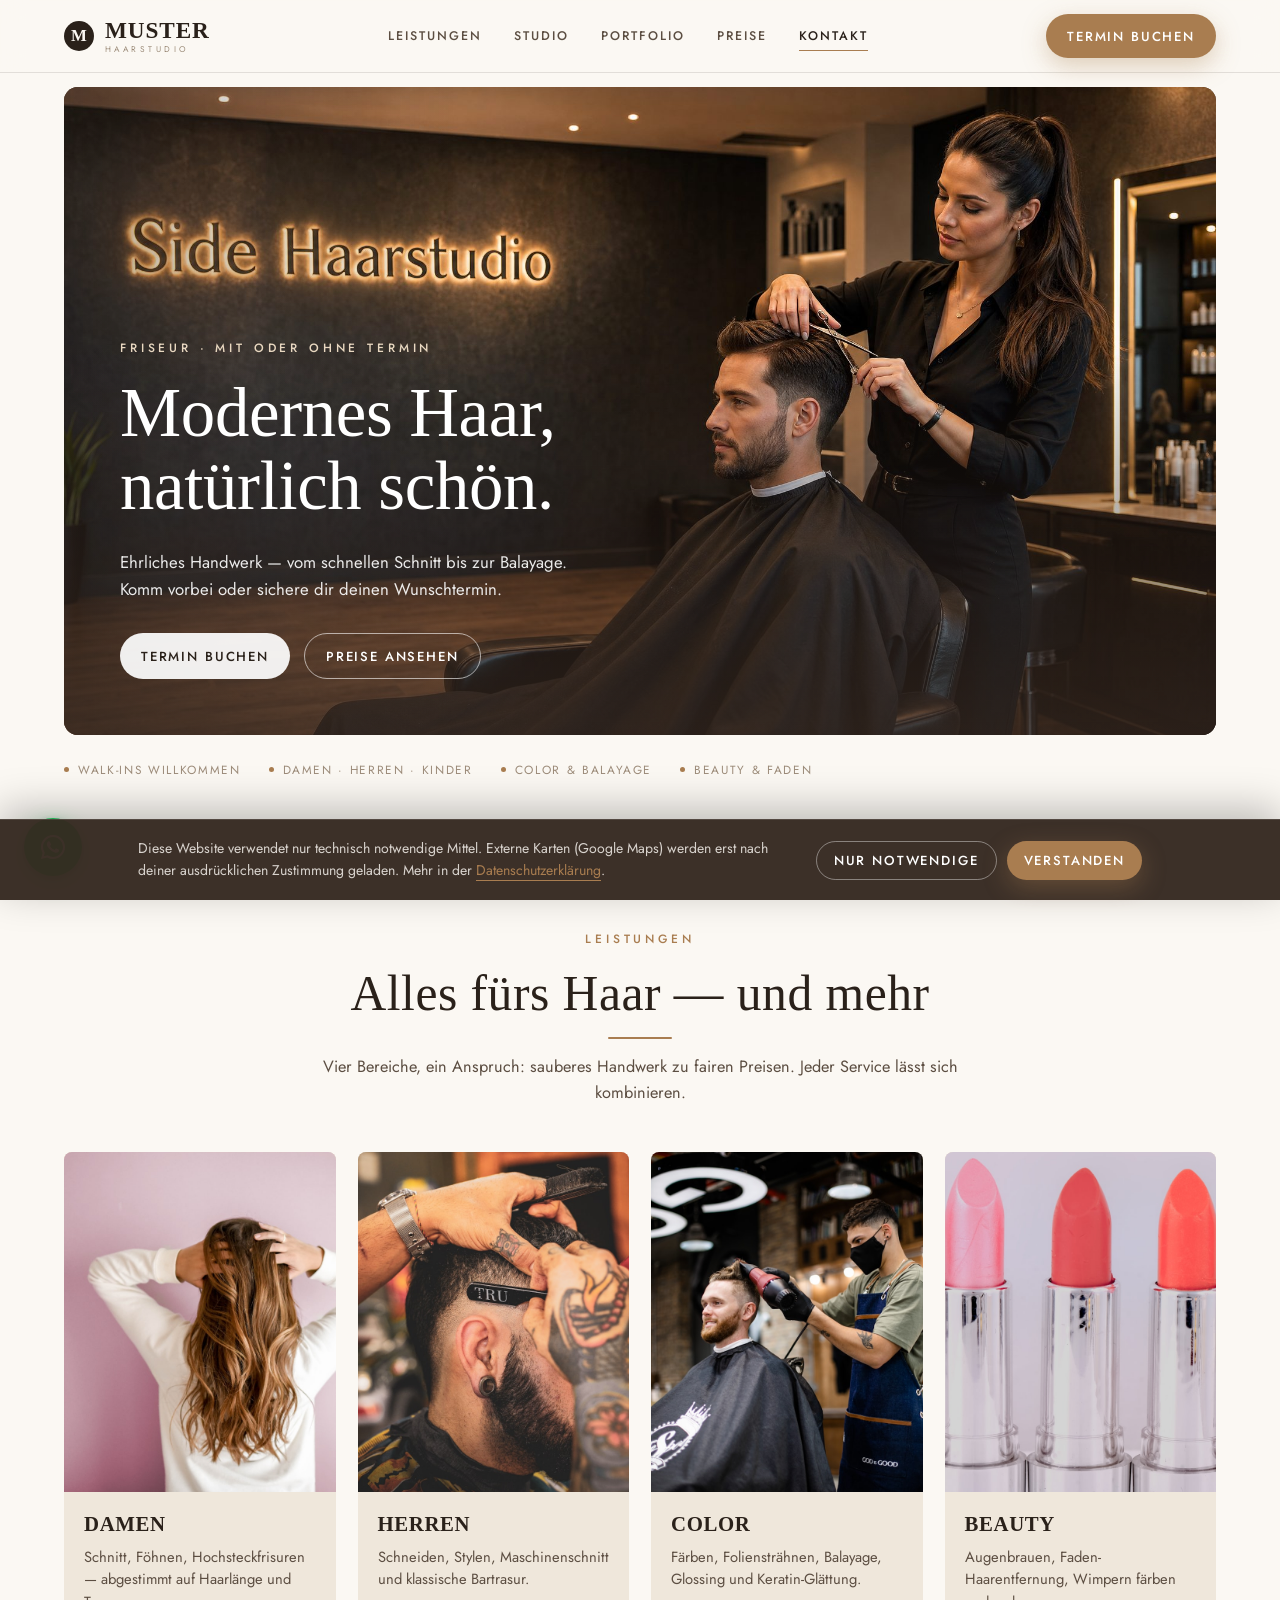
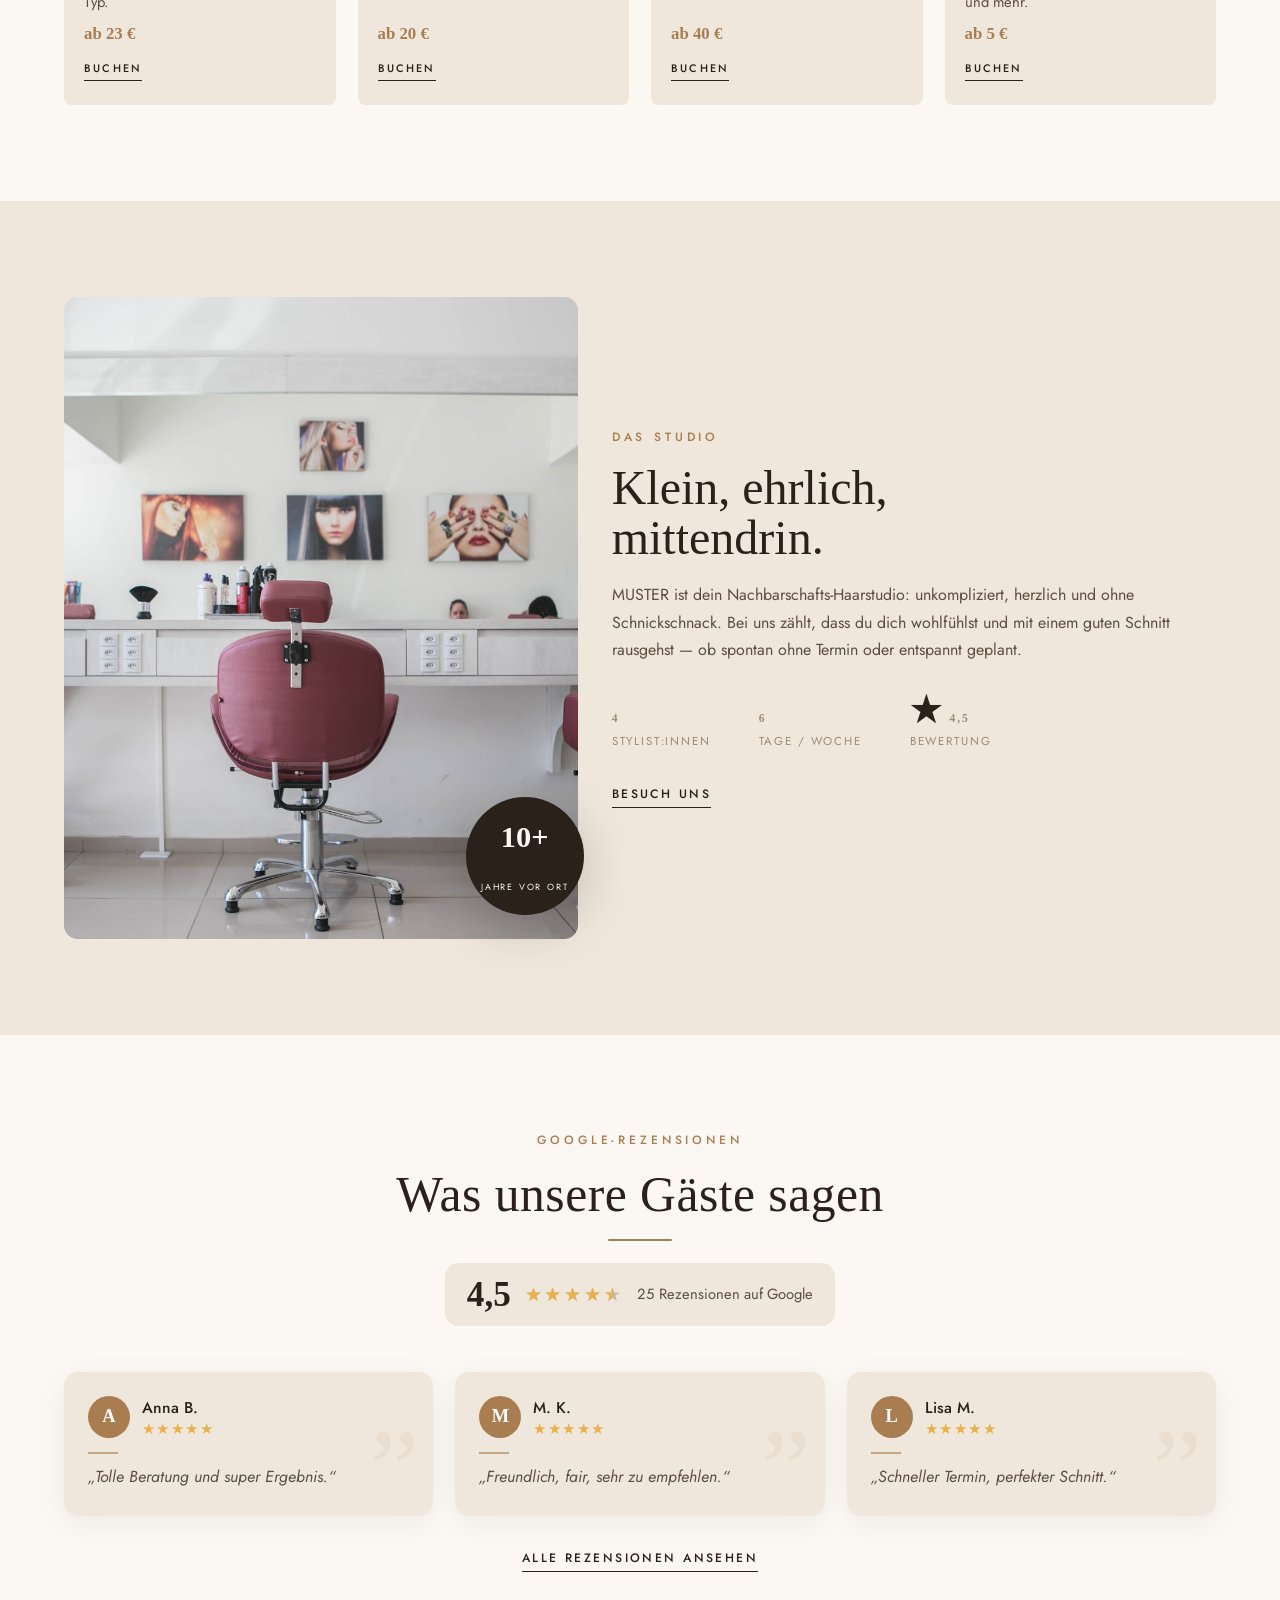
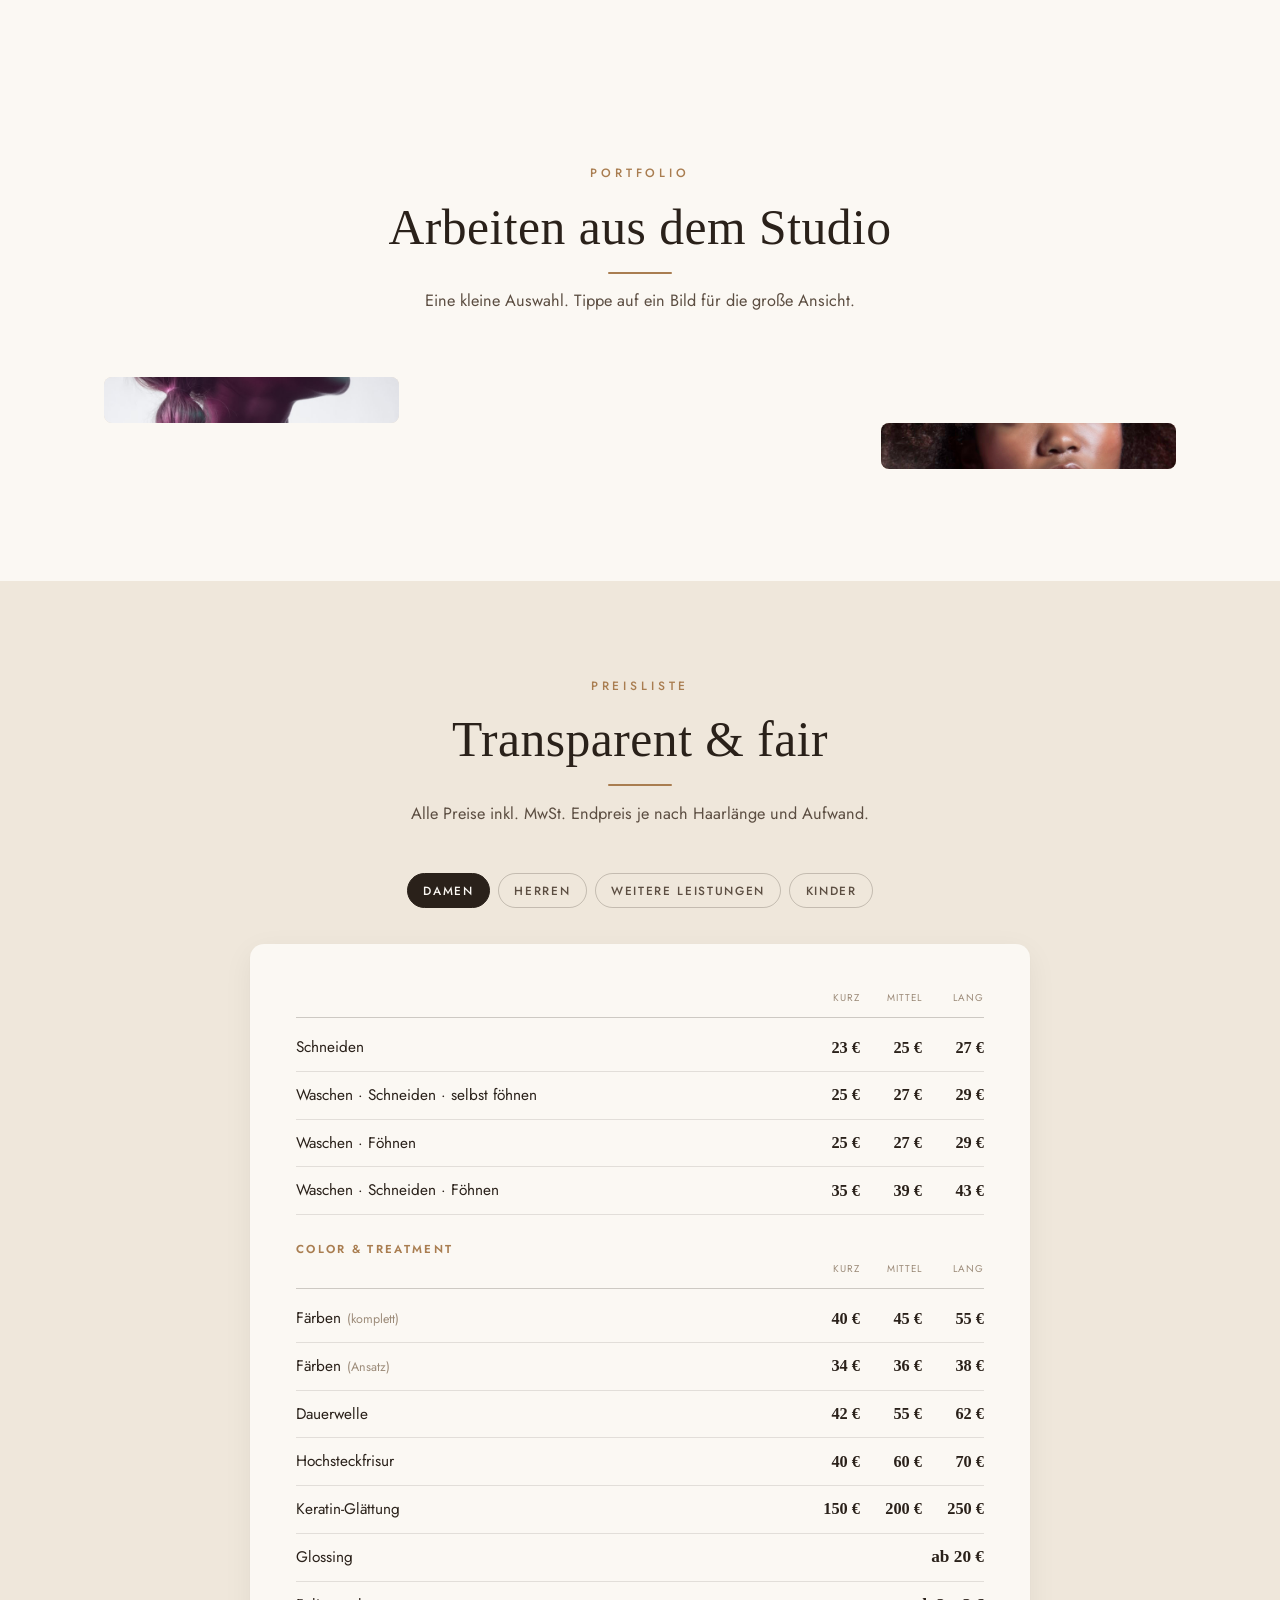
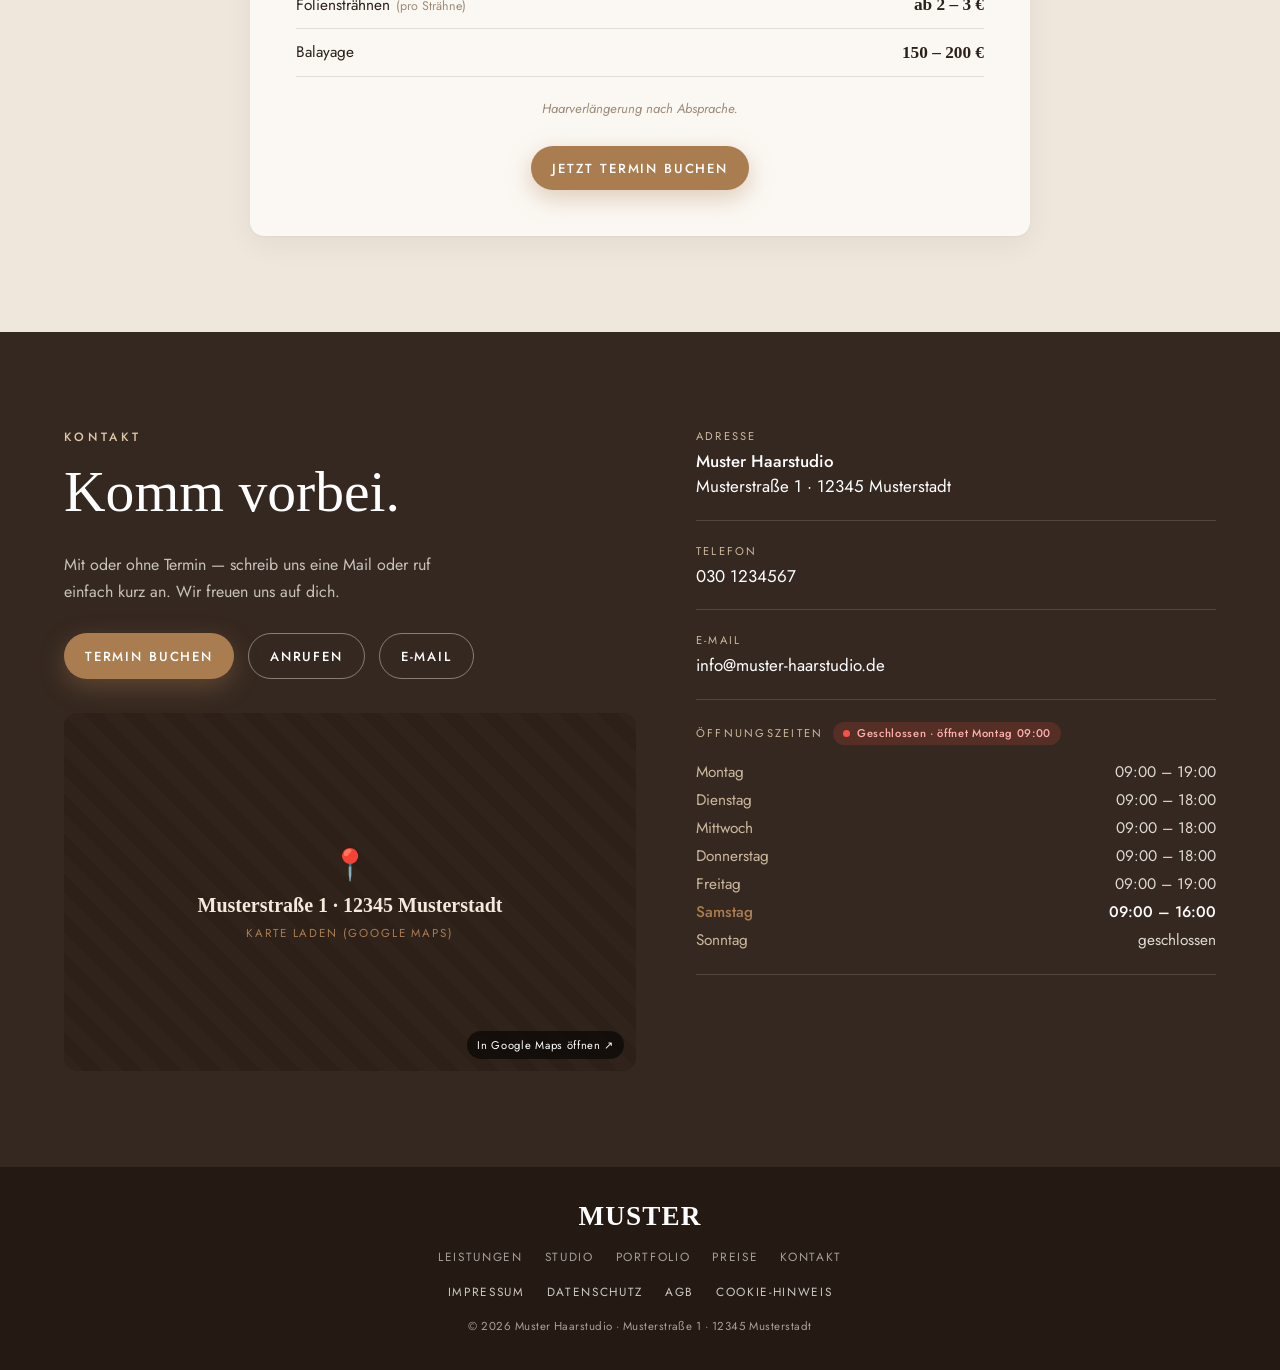
==== commit e23c8165: "Ersetze echte Unternehmensdaten durch Beispiel-Platzhalter Solange die Übernahme noch nicht final be" ====
--- a/index.html
+++ b/index.html
@@ -3,8 +3,40 @@
 <head>
 <meta charset="UTF-8">
 <meta name="viewport" content="width=device-width, initial-scale=1.0">
-<title>SIDE Haarstudio Münster — Friseur mit oder ohne Termin</title>
-<meta name="description" content="SIDE Haarstudio Münster — ehrliches Friseurhandwerk mitten in Münster. Damen, Herren, Kinder, Color & Balayage, Beauty & Faden. Mit oder ohne Termin.">
+<title>Muster Haarstudio — Friseur mit oder ohne Termin</title>
+<meta name="description" content="Muster Haarstudio — ehrliches Friseurhandwerk (Musterstraße 1, 12345 Musterstadt). Damen, Herren, Kinder, Color & Balayage, Beauty & Faden. Mit oder ohne Termin · ☎ 030 1234567.">
+<meta name="keywords" content="Friseur, Haarstudio, Balayage, Färben, Herrenfriseur, Damenfriseur, Walk-in Friseur">
+<meta name="author" content="Muster Haarstudio">
+<meta name="robots" content="index, follow, max-image-preview:large">
+
+<!-- Canonical (Domain anpassen, sobald die eigene Domain live ist) -->
+<link rel="canonical" href="https://www.muster-haarstudio.de/">
+
+<!-- Lokale Geo-Signale für die Suche (Beispielwerte) -->
+<meta name="geo.region" content="DE-BE">
+<meta name="geo.placename" content="Musterstadt">
+<meta name="geo.position" content="52.520;13.405">
+<meta name="ICBM" content="52.520, 13.405">
+
+<!-- Open Graph (Facebook, WhatsApp, LinkedIn …) -->
+<meta property="og:type" content="business.business">
+<meta property="og:site_name" content="Muster Haarstudio">
+<meta property="og:locale" content="de_DE">
+<meta property="og:title" content="Muster Haarstudio — Friseur mit oder ohne Termin">
+<meta property="og:description" content="Ehrliches Friseurhandwerk — vom schnellen Schnitt bis zur Balayage. Damen · Herren · Kinder · Color · Beauty. Walk-ins willkommen.">
+<meta property="og:url" content="https://www.muster-haarstudio.de/">
+<meta property="og:image" content="https://www.muster-haarstudio.de/side.hero.bild.jpg">
+<meta property="og:image:width" content="1920">
+<meta property="og:image:height" content="1086">
+<meta property="og:image:alt" content="Friseurin im Muster Haarstudio bei der Arbeit">
+
+<!-- Twitter / X Card -->
+<meta name="twitter:card" content="summary_large_image">
+<meta name="twitter:title" content="Muster Haarstudio — Friseur mit oder ohne Termin">
+<meta name="twitter:description" content="Ehrliches Friseurhandwerk — vom schnellen Schnitt bis zur Balayage. Walk-ins willkommen.">
+<meta name="twitter:image" content="https://www.muster-haarstudio.de/side.hero.bild.jpg">
+
+<meta name="theme-color" content="#3a2a1e">
 <link rel="icon" href="favicon.svg" type="image/svg+xml">
 <link rel="apple-touch-icon" href="favicon.svg">
 <!-- Schriften via Bunny Fonts (DSGVO-konform, EU, kein Tracking / keine IP-Protokollierung – Google-Fonts-Ersatz) -->
@@ -12,6 +44,86 @@
 <link rel="stylesheet" href="https://fonts.bunny.net/css?family=cormorant-garamond:400,500,600,700|jost:300,400,500,600">
 <link rel="stylesheet" href="styles.css">
 <link rel="stylesheet" href="booking.css">
+
+<!-- ============================ LOCAL BUSINESS SCHEMA (JSON-LD) ============================
+     Strukturierte Daten für Google. ACHTUNG: aktuell Beispieldaten (Platzhalter) —
+     vor Go-Live mit echten NAP-Daten (Name/Adresse/Telefon) befüllen, identisch
+     zu Impressum und Google-Unternehmensprofil. -->
+<script type="application/ld+json">
+{
+  "@context": "https://schema.org",
+  "@type": "HairSalon",
+  "@id": "https://www.muster-haarstudio.de/#salon",
+  "name": "Muster Haarstudio",
+  "description": "Friseur für Damen, Herren und Kinder — Schnitt, Color & Balayage, Beauty & Faden. Mit oder ohne Termin.",
+  "url": "https://www.muster-haarstudio.de/",
+  "image": "https://www.muster-haarstudio.de/side.hero.bild.jpg",
+  "logo": "https://www.muster-haarstudio.de/favicon.svg",
+  "telephone": "+49 30 1234567",
+  "email": "info@muster-haarstudio.de",
+  "priceRange": "€–€€",
+  "currenciesAccepted": "EUR",
+  "paymentAccepted": "Bargeld, EC-Karte",
+  "address": {
+    "@type": "PostalAddress",
+    "streetAddress": "Musterstraße 1",
+    "postalCode": "12345",
+    "addressLocality": "Musterstadt",
+    "addressRegion": "Musterland",
+    "addressCountry": "DE"
+  },
+  "geo": {
+    "@type": "GeoCoordinates",
+    "latitude": 52.520,
+    "longitude": 13.405
+  },
+  "hasMap": "https://www.google.com/maps/search/?api=1&query=Musterstra%C3%9Fe+1+12345+Musterstadt",
+  "areaServed": {
+    "@type": "City",
+    "name": "Musterstadt"
+  },
+  "openingHoursSpecification": [
+    {
+      "@type": "OpeningHoursSpecification",
+      "dayOfWeek": "Monday",
+      "opens": "09:00",
+      "closes": "19:00"
+    },
+    {
+      "@type": "OpeningHoursSpecification",
+      "dayOfWeek": ["Tuesday", "Wednesday", "Thursday"],
+      "opens": "09:00",
+      "closes": "18:00"
+    },
+    {
+      "@type": "OpeningHoursSpecification",
+      "dayOfWeek": "Friday",
+      "opens": "09:00",
+      "closes": "19:00"
+    },
+    {
+      "@type": "OpeningHoursSpecification",
+      "dayOfWeek": "Saturday",
+      "opens": "09:00",
+      "closes": "16:00"
+    }
+  ],
+  "aggregateRating": {
+    "@type": "AggregateRating",
+    "ratingValue": "4.5",
+    "reviewCount": "25",
+    "bestRating": "5",
+    "worstRating": "1"
+  },
+  "makesOffer": [
+    { "@type": "Offer", "itemOffered": { "@type": "Service", "name": "Damen — Schnitt, Föhnen, Hochsteckfrisur" } },
+    { "@type": "Offer", "itemOffered": { "@type": "Service", "name": "Herren — Schnitt, Stylen, Bartrasur" } },
+    { "@type": "Offer", "itemOffered": { "@type": "Service", "name": "Color — Färben, Foliensträhnen, Balayage, Glossing" } },
+    { "@type": "Offer", "itemOffered": { "@type": "Service", "name": "Beauty — Augenbrauen, Faden-Haarentfernung, Wimpern" } },
+    { "@type": "Offer", "itemOffered": { "@type": "Service", "name": "Kinder — Haarschnitt bis 10 Jahre" } }
+  ]
+}
+</script>
 </head>
 <body>
 <div class="scroller" id="scroller">
@@ -20,8 +132,8 @@
   <header class="site-header">
     <div class="wrap header-inner">
       <a class="brand" href="#top">
-        <span class="brand-mark">S</span>
-        <span class="brand-name">SIDE<small>Haarstudio Münster</small></span>
+        <span class="brand-mark">M</span>
+        <span class="brand-name">MUSTER<small>Haarstudio</small></span>
       </a>
       <nav class="nav" id="nav">
         <a href="#leistungen" data-nav="leistungen">Leistungen</a>
@@ -52,12 +164,12 @@
       <div class="wrap">
         <div class="hero-stage">
           <div class="hero-media">
-            <img src="side.hero.bild.jpg" alt="Friseurin schneidet einem Kunden im Side Haarstudio Münster die Haare" width="1920" height="1086" fetchpriority="high">
+            <img src="side.hero.bild.jpg" alt="Friseurin schneidet einem Kunden im Muster Haarstudio die Haare" width="1920" height="1086" fetchpriority="high">
             <div class="hero-copy">
               <div class="eyebrow">Friseur · mit oder ohne Termin</div>
               <h1>Modernes Haar,<br>natürlich&nbsp;schön.</h1>
               <p class="hero-sub">
-                Ehrliches Handwerk mitten in Münster — vom schnellen Schnitt bis zur
+                Ehrliches Handwerk — vom schnellen Schnitt bis zur
                 Balayage. Komm vorbei oder sichere dir deinen Wunschtermin.
               </p>
               <div class="hero-actions">
@@ -137,13 +249,13 @@
         <div class="studio-grid">
           <div class="studio-media reveal">
             <div class="media"><img src="images/studio-innenraum.jpg" alt="Salon-Innenraum"></div>
-            <div class="badge"><b><span data-counter="15" data-counter-suffix="+">15+</span></b><small>Jahre Münster</small></div>
+            <div class="badge"><b><span data-counter="10" data-counter-suffix="+">10+</span></b><small>Jahre vor Ort</small></div>
           </div>
           <div class="studio-copy reveal">
             <div class="eyebrow">Das Studio</div>
             <h2>Klein, ehrlich,<br>mittendrin.</h2>
             <p>
-              SIDE ist dein Nachbarschafts-Haarstudio in Münster: unkompliziert,
+              MUSTER ist dein Nachbarschafts-Haarstudio: unkompliziert,
               herzlich und ohne Schnickschnack. Bei uns zählt, dass du dich wohlfühlst
               und mit einem guten Schnitt rausgehst — ob spontan ohne Termin oder
               entspannt geplant.
@@ -151,7 +263,7 @@
             <div class="studio-stats">
               <div><b><span data-counter="4">4</span></b><span>Stylist:innen</span></div>
               <div><b><span data-counter="6">6</span></b><span>Tage / Woche</span></div>
-              <div><b>★ <span data-counter="4.2">4,2</span></b><span>Bewertung</span></div>
+              <div><b>★ <span data-counter="4.5">4,5</span></b><span>Bewertung</span></div>
             </div>
             <a class="link-underline" href="#kontakt">Besuch uns</a>
           </div>
@@ -166,17 +278,17 @@
           <div class="eyebrow">Google-Rezensionen</div>
           <h2 class="section-title">Was unsere Gäste sagen</h2>
           <div class="rv-summary">
-            <span class="rv-score"><span data-counter="4.2">4,2</span></span>
-            <span class="rv-stars" aria-label="4,2 von 5 Sternen">
+            <span class="rv-score"><span data-counter="4.5">4,5</span></span>
+            <span class="rv-stars" aria-label="4,5 von 5 Sternen">
               <span class="rv-stars-bg">★★★★★</span>
-              <span class="rv-stars-fg" style="--fill:84%">★★★★★</span>
+              <span class="rv-stars-fg" style="--fill:90%">★★★★★</span>
             </span>
-            <span class="rv-count"><span data-counter="48">48</span> Rezensionen auf Google</span>
+            <span class="rv-count"><span data-counter="25">25</span> Rezensionen auf Google</span>
           </div>
         </div>
         <div class="rv-grid" id="rvGrid"><!-- populated by app.js --></div>
         <div class="rv-cta reveal">
-          <a class="link-underline" href="https://www.google.com/search?q=Side+Haarstudio+M%C3%BCnster+Bewertungen" target="_blank" rel="noopener">Alle Rezensionen ansehen</a>
+          <a class="link-underline" href="https://www.google.com/search?q=Muster+Haarstudio+Bewertungen" target="_blank" rel="noopener">Alle Rezensionen ansehen</a>
         </div>
       </div>
     </section>
@@ -219,30 +331,30 @@
             </p>
             <div class="contact-actions">
               <button class="btn btn-solid" data-book>Termin buchen</button>
-              <a class="btn btn-line" href="tel:+4925142554">Anrufen</a>
-              <a class="btn btn-line" href="mailto:info@side-haarstudio-muenster.de">E-Mail</a>
+              <a class="btn btn-line" href="tel:+4930123456789">Anrufen</a>
+              <a class="btn btn-line" href="mailto:info@muster-haarstudio.de">E-Mail</a>
             </div>
             <div class="contact-map" id="mapBox" style="margin-top:34px">
               <button type="button" class="map-load" id="mapLoad" aria-label="Google Maps laden">
                 <span class="map-pin" aria-hidden="true">📍</span>
-                <span class="map-load-title">Aegidiistraße 17 · 48143 Münster</span>
+                <span class="map-load-title">Musterstraße 1 · 12345 Musterstadt</span>
                 <span class="map-load-hint">Karte laden (Google&nbsp;Maps)</span>
               </button>
-              <a class="map-open" href="https://www.google.com/maps/search/?api=1&query=Side+Haarstudio+Aegidiistra%C3%9Fe+17+48143+M%C3%BCnster" target="_blank" rel="noopener">In Google Maps öffnen ↗</a>
+              <a class="map-open" href="https://www.google.com/maps/search/?api=1&query=Musterstra%C3%9Fe+1+12345+Musterstadt" target="_blank" rel="noopener">In Google Maps öffnen ↗</a>
             </div>
           </div>
           <div class="info-list reveal">
             <div class="info-item">
               <span class="k">Adresse</span>
-              <span class="v"><b>Side Haarstudio</b><br>Aegidiistraße 17 · 48143 Münster</span>
+              <span class="v"><b>Muster Haarstudio</b><br>Musterstraße 1 · 12345 Musterstadt</span>
             </div>
             <div class="info-item">
               <span class="k">Telefon</span>
-              <span class="v"><a href="tel:+4925142554">0251 42554</a></span>
+              <span class="v"><a href="tel:+4930123456789">030 1234567</a></span>
             </div>
             <div class="info-item">
               <span class="k">E-Mail</span>
-              <span class="v"><a href="mailto:info@side-haarstudio-muenster.de">info@side-haarstudio-muenster.de</a></span>
+              <span class="v"><a href="mailto:info@muster-haarstudio.de">info@muster-haarstudio.de</a></span>
             </div>
             <div class="info-item">
               <div class="hours-head">
@@ -261,7 +373,7 @@
   <!-- ============================ FOOTER ============================ -->
   <footer class="site-footer">
     <div class="wrap footer-inner">
-      <span class="brand-name" style="font-size:1.7rem">SIDE</span>
+      <span class="brand-name" style="font-size:1.7rem">MUSTER</span>
       <div class="footer-links">
         <a href="#leistungen">Leistungen</a>
         <a href="#studio">Studio</a>
@@ -275,7 +387,7 @@
         <a href="agb.html">AGB</a>
         <button type="button" id="cookieReopen" class="footer-linkbtn">Cookie-Hinweis</button>
       </div>
-      <div class="footer-fine">© <span id="year"></span> Side Haarstudio Münster · Aegidiistraße 17 · 48143 Münster</div>
+      <div class="footer-fine">© <span id="year"></span> Muster Haarstudio · Musterstraße 1 · 12345 Musterstadt</div>
     </div>
   </footer>
 
@@ -283,7 +395,7 @@
 
 <!-- ============================ WHATSAPP-BUTTON ============================ -->
 <a class="whatsapp-fab"
-   href="https://wa.me/4917660847103?text=Hallo%20SIDE%20Haarstudio%2C%20ich%20h%C3%A4tte%20eine%20Frage."
+   href="https://wa.me/4915123456789?text=Hallo%20Muster%20Haarstudio%2C%20ich%20h%C3%A4tte%20eine%20Frage."
    target="_blank" rel="noopener"
    aria-label="Schreib uns auf WhatsApp">
   <svg viewBox="0 0 32 32" width="30" height="30" aria-hidden="true" focusable="false">
--- a/styles.css
+++ b/styles.css
@@ -1,5 +1,5 @@
 /* ============================================================
-   SIDE Haarstudio Münster — Design System
+   Muster Haarstudio — Design System
    Warm brown / cream luxury salon. Serif display + geometric sans.
    Layout is container-query driven so the same markup reflows for
    wide desktop and narrow phone widths.
@@ -104,7 +104,7 @@
 /* media frames (plain imgs that fill their box) */
 .media{ position:relative; overflow:hidden; background:var(--sand); }
 .media img{ position:absolute; inset:0; width:100%; height:100%; object-fit:cover; }
-.hero-media img, .contact-map img{ position:absolute; inset:0; width:100%; height:100%; object-fit:cover; object-position:center 35%; }
+.hero-media img, .contact-map img{ position:absolute; inset:0; width:100%; height:100%; object-fit:cover; object-position:center 40%; }
 
 /* ============================================================
    HEADER
@@ -173,15 +173,17 @@
    200px buffer covers the sticky header (~72px), the trust strip and
    the section padding. min-height keeps it usable on very short windows. */
 .hero[data-layout="image"] .hero-media{
-  position:relative; width:100%; aspect-ratio:16/13; border-radius:var(--r-lg); overflow:hidden;
+  position:relative; width:100%; aspect-ratio:16/9; border-radius:var(--r-lg); overflow:hidden;
   background:#3b2c22;
   max-height:calc(100svh - 200px);
   min-height:360px;
 }
 .hero[data-layout="image"] .hero-media::after{
   content:""; position:absolute; inset:0; z-index:1;
-  background:linear-gradient(90deg, rgba(53,40,32,.74) 0%, rgba(53,40,32,.36) 42%, rgba(53,40,32,.05) 70%),
-             linear-gradient(0deg, rgba(53,40,32,.5), rgba(53,40,32,0) 50%);
+  /* Darkening sits mainly at the bottom (headline legibility); the left edge
+     gets only a light touch so the salon sign stays bright. */
+  background:linear-gradient(0deg, rgba(53,40,32,.78) 0%, rgba(53,40,32,.30) 38%, rgba(53,40,32,0) 60%),
+             linear-gradient(90deg, rgba(53,40,32,.32) 0%, rgba(53,40,32,0) 34%);
 }
 .hero[data-layout="image"] .hero-copy{
   position:absolute; left:0; bottom:0; z-index:2;
@@ -234,8 +236,10 @@
   }
   .hero[data-layout="image"] .hero-media img{
     position:static; inset:auto; width:100%; height:auto;
-    aspect-ratio:4/3; object-fit:cover;
+    aspect-ratio:3/2; object-fit:cover;
     border-radius:var(--r-lg) var(--r-lg) 0 0;
+    /* Bild auf dem Smartphone statisch: kein Ken-Burns-Zoom / Einblendung */
+    animation:none; transform:none;
   }
   .hero[data-layout="image"] .hero-media::after{ display:none; }
   .hero[data-layout="image"] .hero-copy{
@@ -491,31 +495,14 @@
 /* ============================================================
    ANIMATIONS — kleine Bewegung, viel Wirkung
    ============================================================ */
-/* Hero: slow ken-burns zoom of the background image */
-@keyframes kenBurns{
-  0%   { transform:scale(1.02) translate(0,0); }
-  100% { transform:scale(1.10) translate(-1.5%, -2%); }
-}
-.hero[data-layout="image"] .hero-media img{
-  animation:kenBurns 26s var(--ease) infinite alternate;
-}
-
-/* Hero load-in: image fades up, copy staggers in from below.
-   animation-fill-mode: both keeps the initial (0%) state visible
-   before the delay elapses, so nothing flashes in. */
-@keyframes heroImgIn{
-  from{ opacity:0; transform:scale(1.06); }
-  to  { opacity:1; transform:scale(1.02); }
-}
+/* Hero load-in: overlay + copy fade/stagger in. The image itself stays
+   completely static — no zoom / ken-burns, no scale. */
 @keyframes heroOverlayIn{
   from{ opacity:0; } to{ opacity:1; }
 }
 @keyframes heroCopyIn{
   from{ opacity:0; transform:translateY(14px); }
   to  { opacity:1; transform:translateY(0); }
-}
-.hero[data-layout="image"] .hero-media img{
-  animation:heroImgIn 1.1s var(--ease) both, kenBurns 26s var(--ease) 1.1s infinite alternate;
 }
 .hero[data-layout="image"] .hero-media::after{
   animation:heroOverlayIn .9s var(--ease) .15s both;
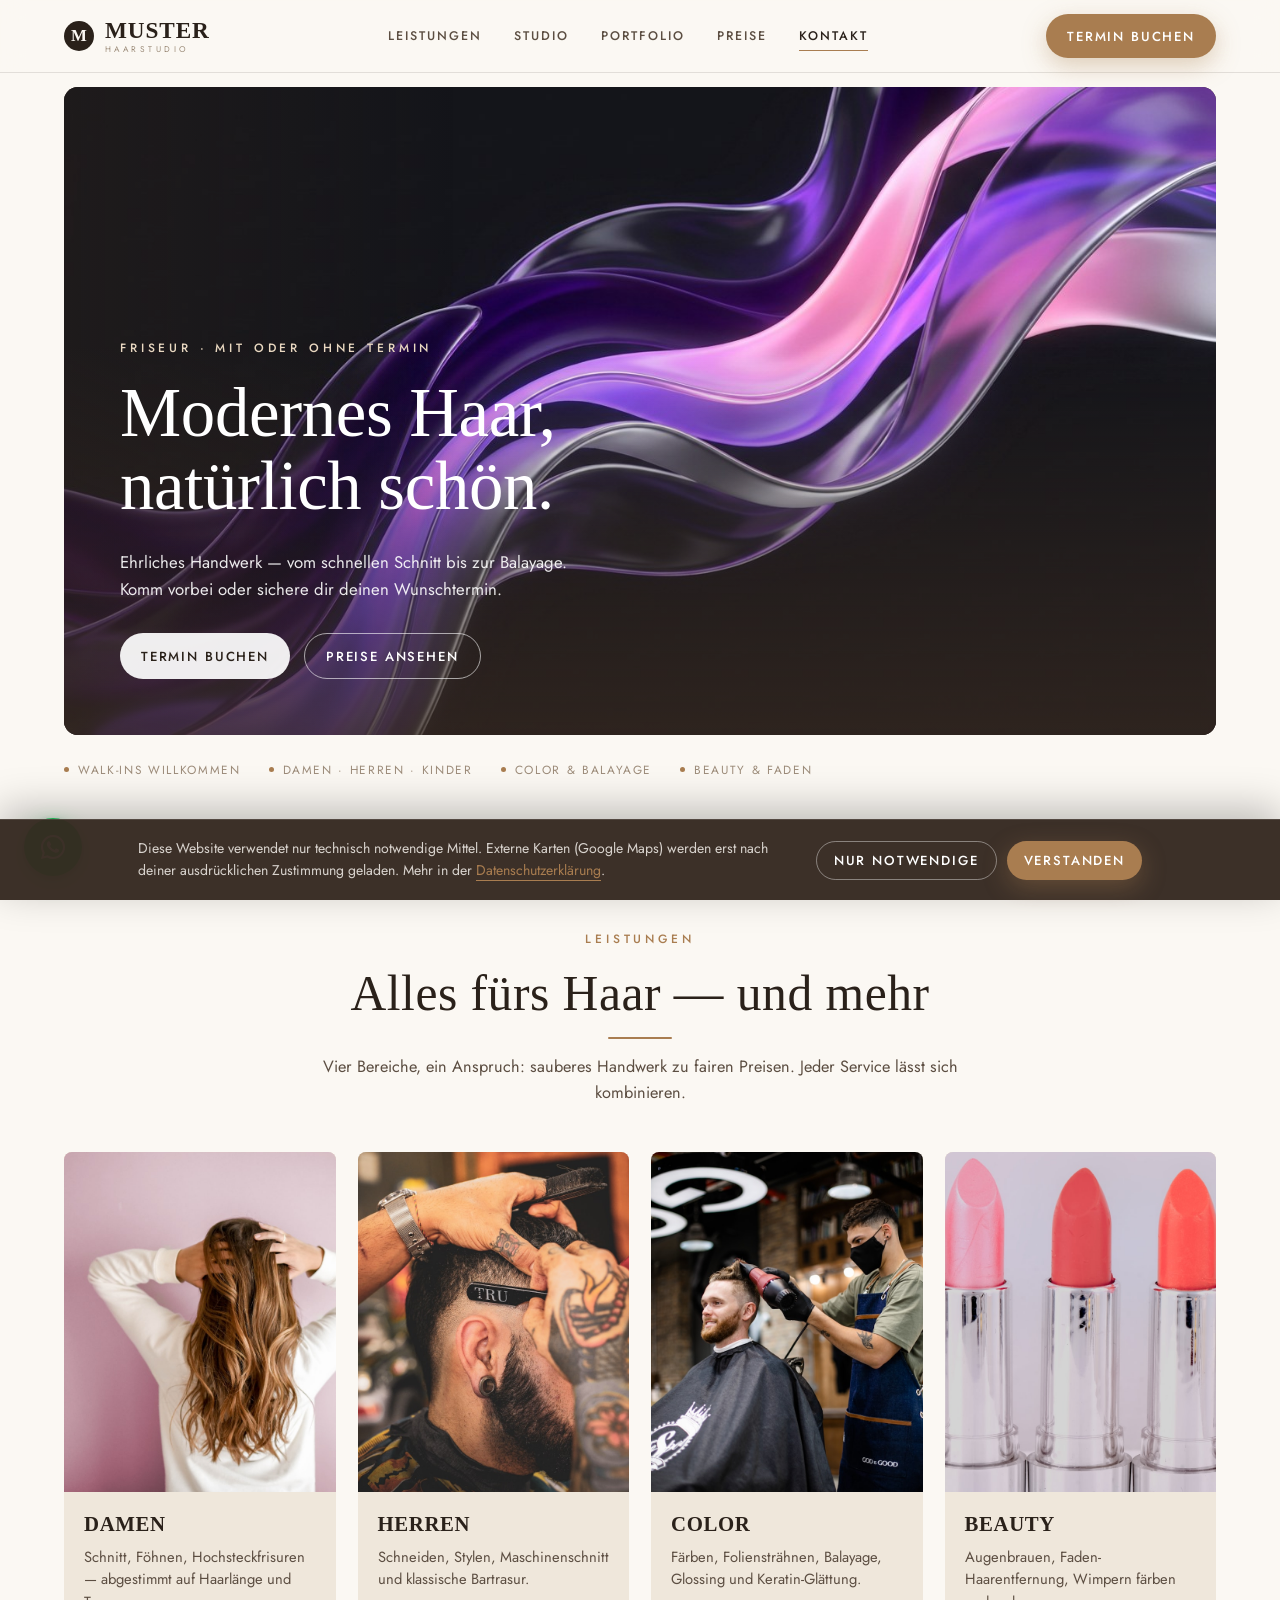
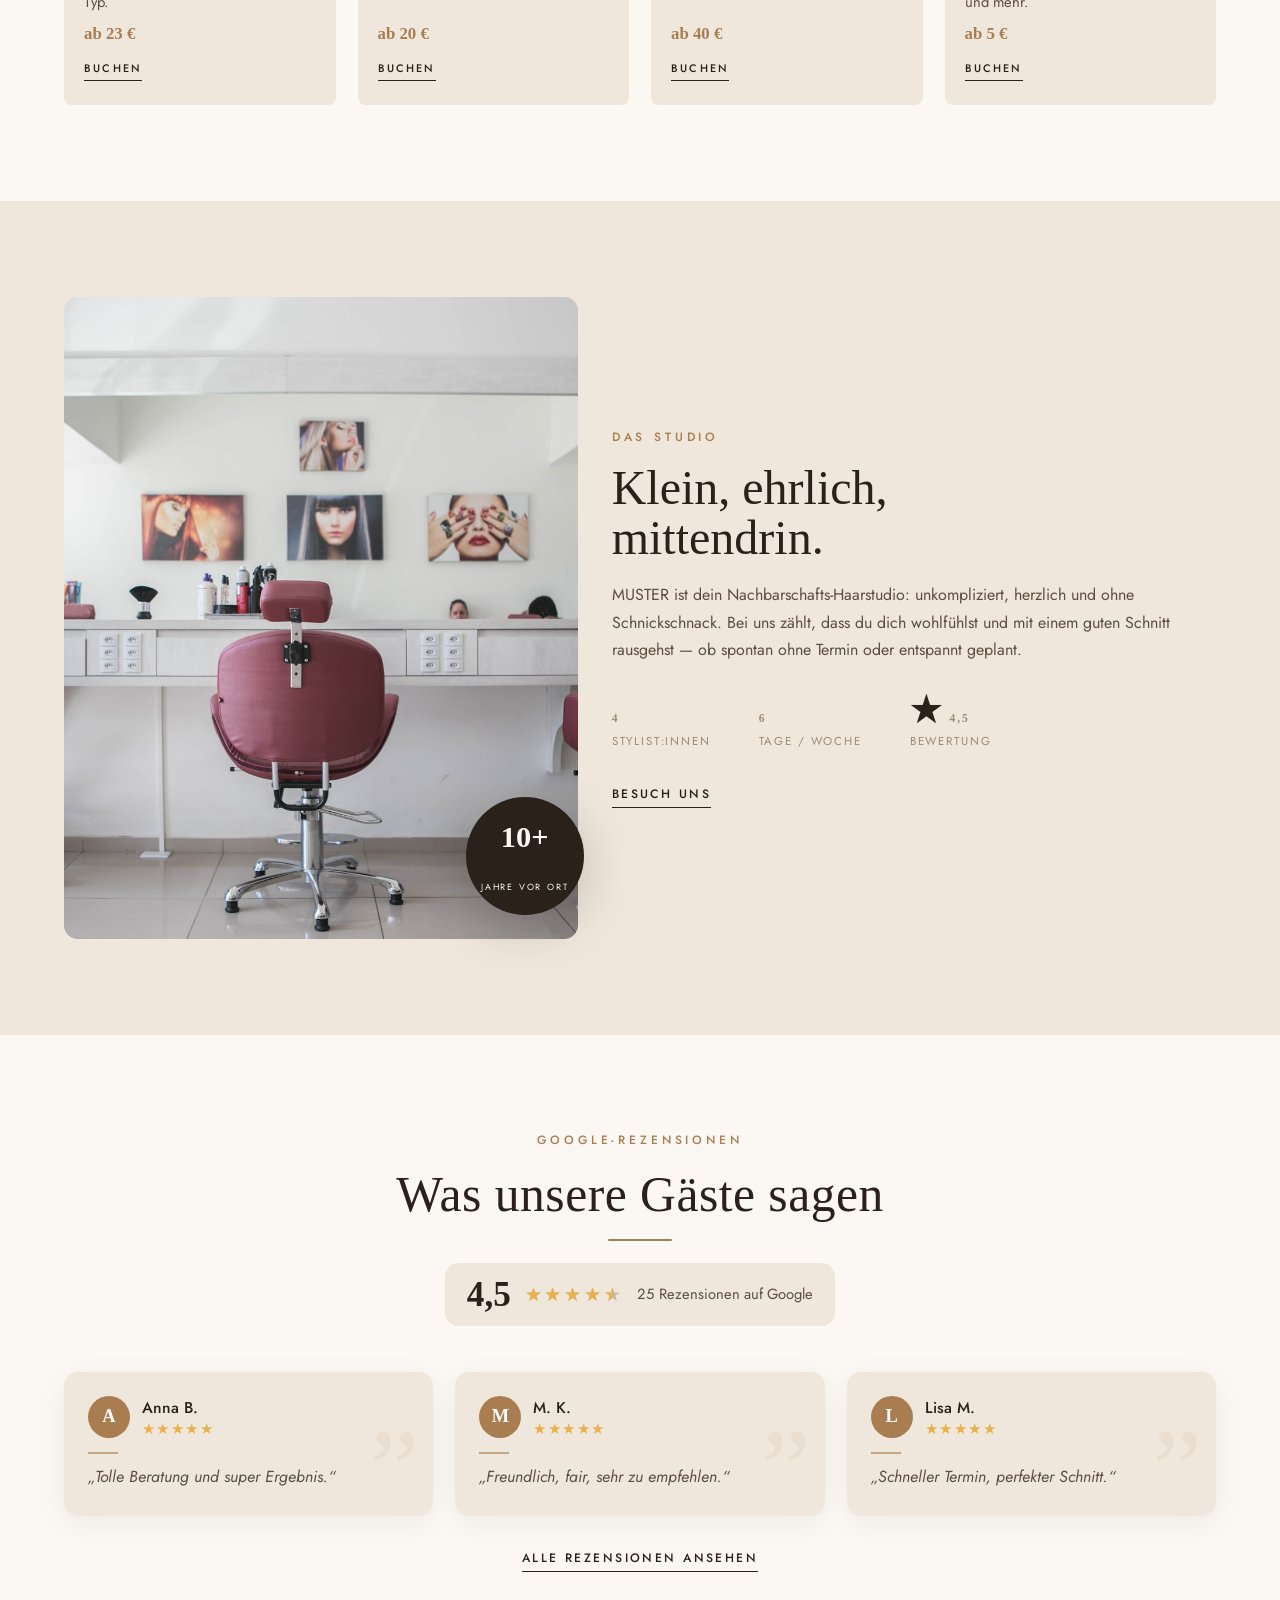
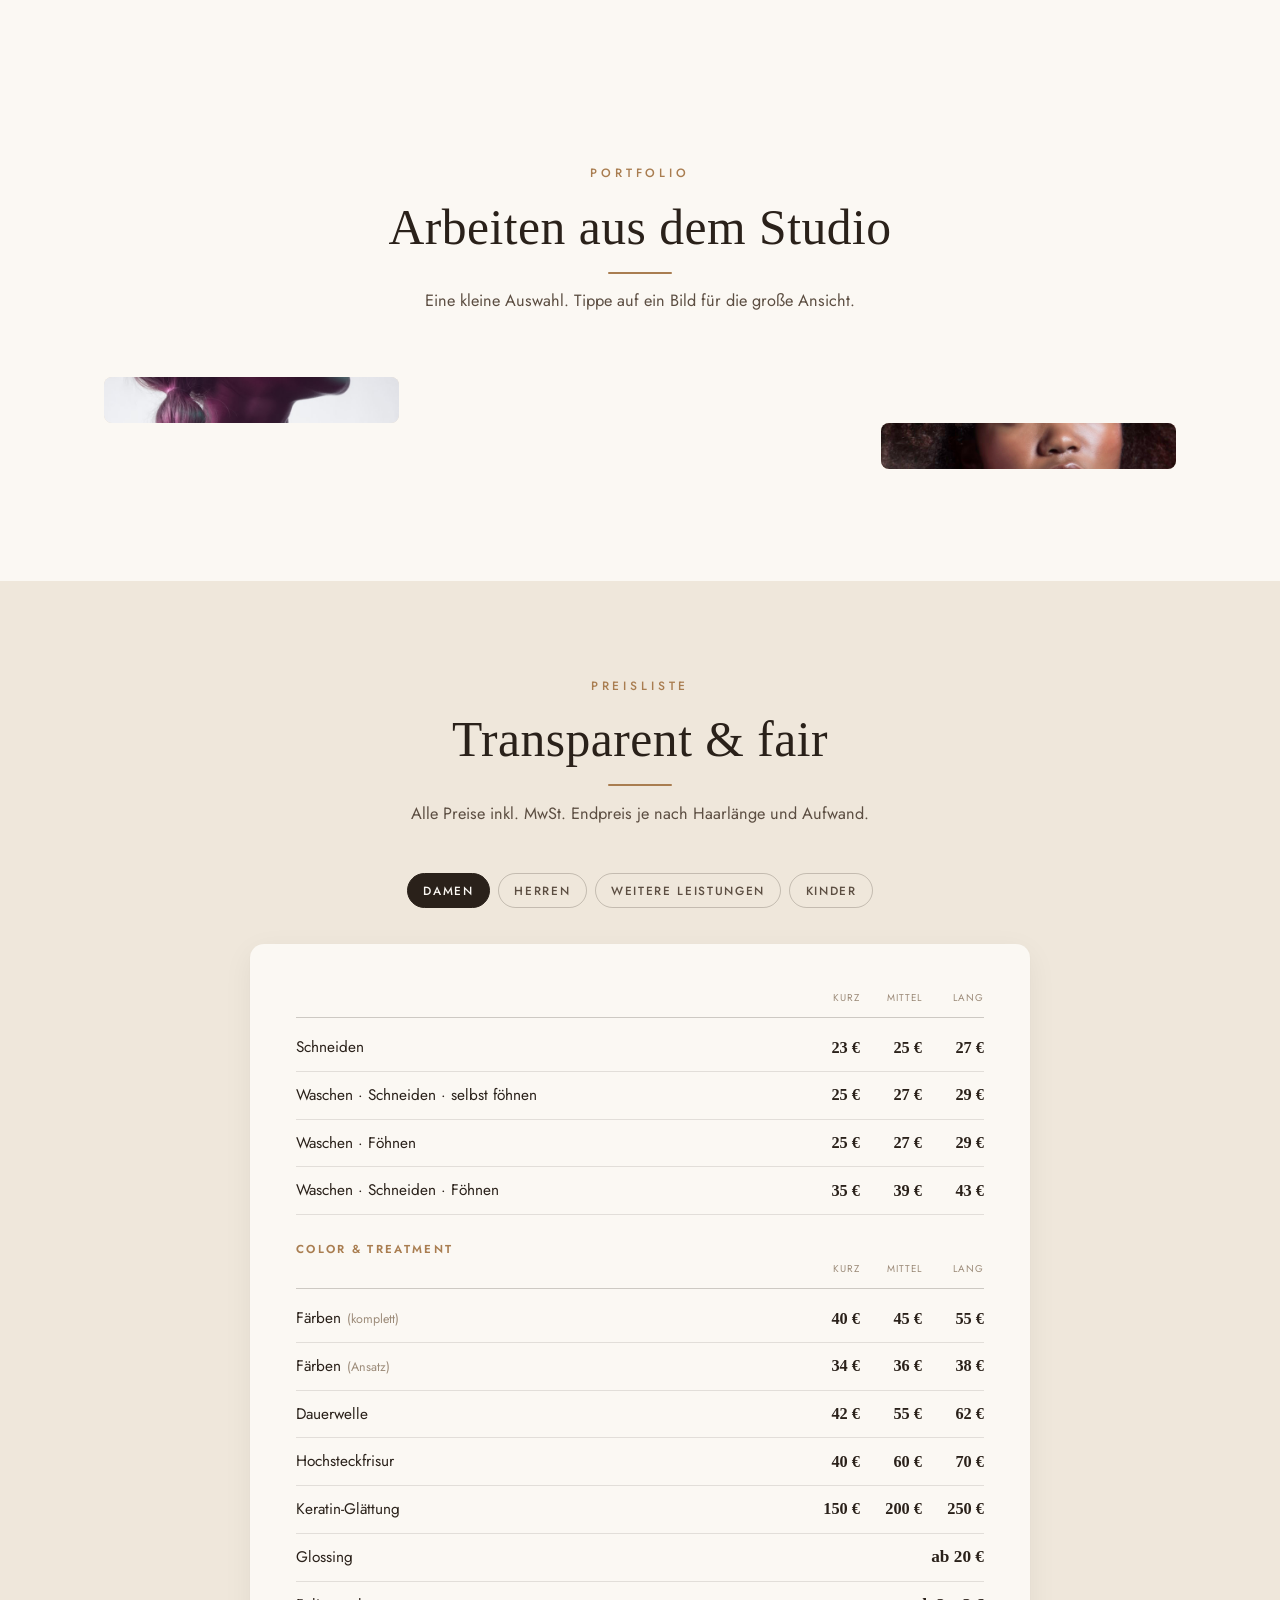
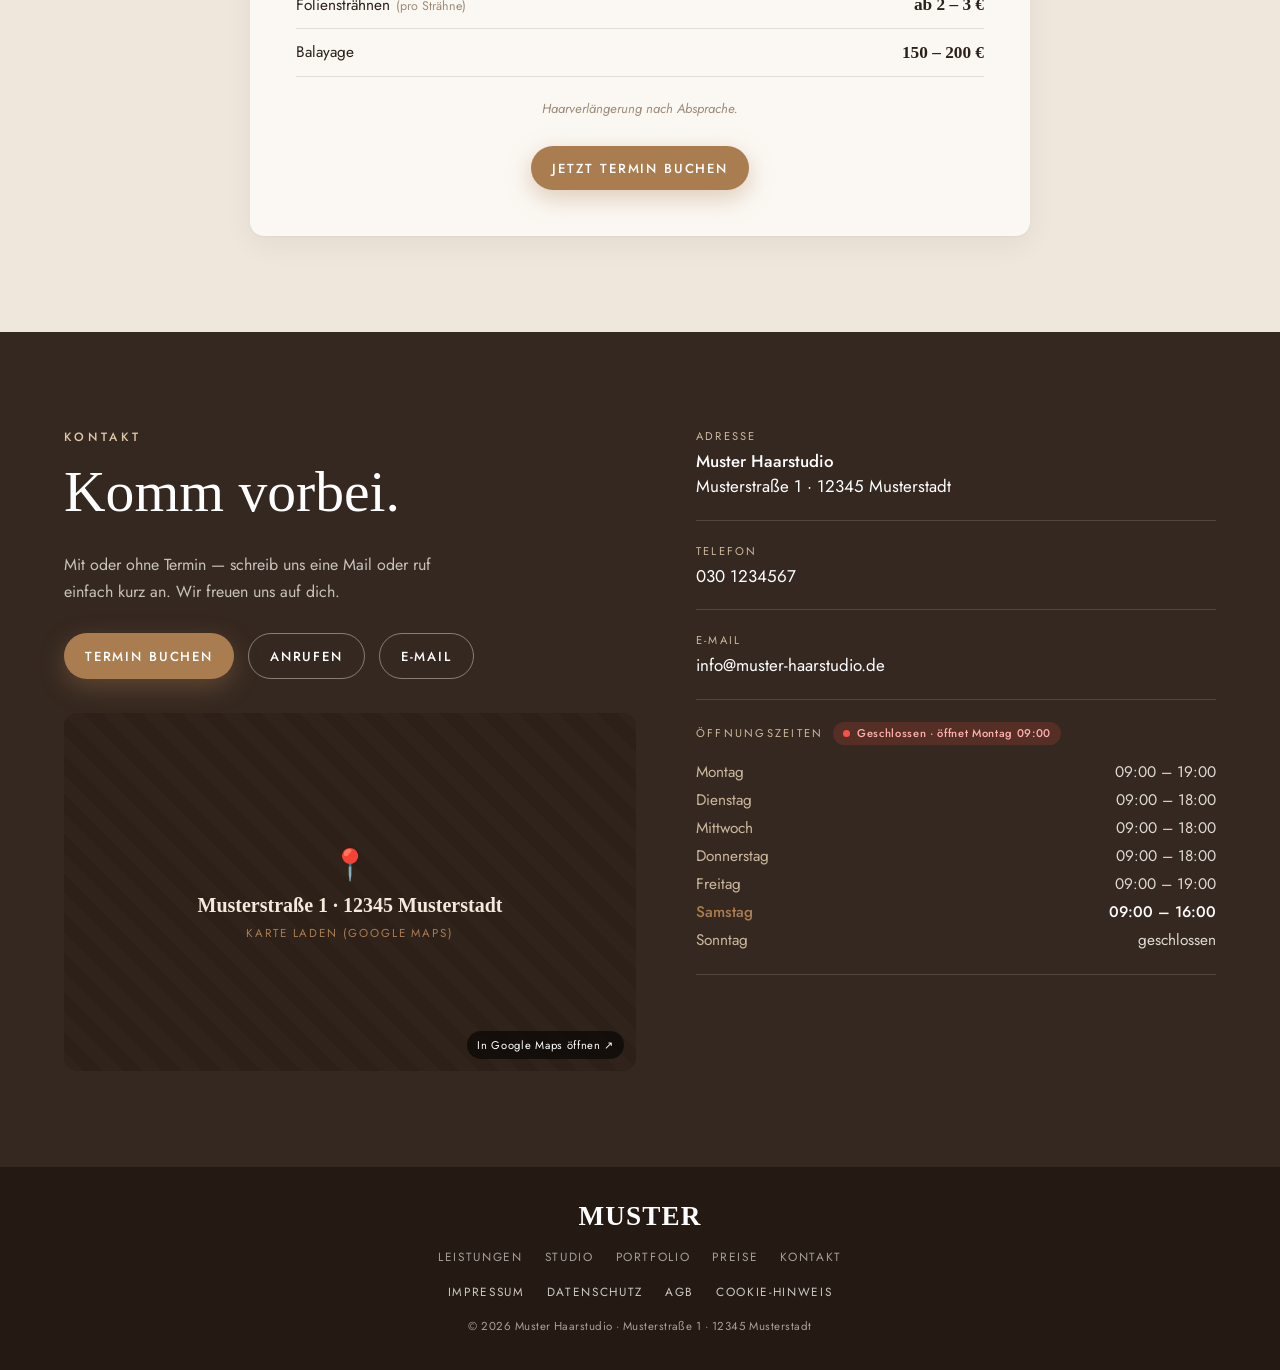
==== commit 910c45e5: "Hero-Bild durch Lila-Spirale-Vorlage ersetzen Das vorhandene Higgsfield-Bild (fließende Lila-/Violet" ====
--- a/index.html
+++ b/index.html
@@ -26,9 +26,9 @@
 <meta property="og:description" content="Ehrliches Friseurhandwerk — vom schnellen Schnitt bis zur Balayage. Damen · Herren · Kinder · Color · Beauty. Walk-ins willkommen.">
 <meta property="og:url" content="https://www.muster-haarstudio.de/">
 <meta property="og:image" content="https://www.muster-haarstudio.de/side.hero.bild.jpg">
-<meta property="og:image:width" content="1920">
-<meta property="og:image:height" content="1086">
-<meta property="og:image:alt" content="Friseurin im Muster Haarstudio bei der Arbeit">
+<meta property="og:image:width" content="1376">
+<meta property="og:image:height" content="768">
+<meta property="og:image:alt" content="Muster Haarstudio – abstrakter Hintergrund in Lila- und Violetttönen">
 
 <!-- Twitter / X Card -->
 <meta name="twitter:card" content="summary_large_image">
@@ -164,7 +164,7 @@
       <div class="wrap">
         <div class="hero-stage">
           <div class="hero-media">
-            <img src="side.hero.bild.jpg" alt="Friseurin schneidet einem Kunden im Muster Haarstudio die Haare" width="1920" height="1086" fetchpriority="high">
+            <img src="side.hero.bild.jpg" alt="Abstrakter Hintergrund in fließenden Lila- und Violetttönen – Muster Haarstudio" width="1376" height="768" fetchpriority="high">
             <div class="hero-copy">
               <div class="eyebrow">Friseur · mit oder ohne Termin</div>
               <h1>Modernes Haar,<br>natürlich&nbsp;schön.</h1>
